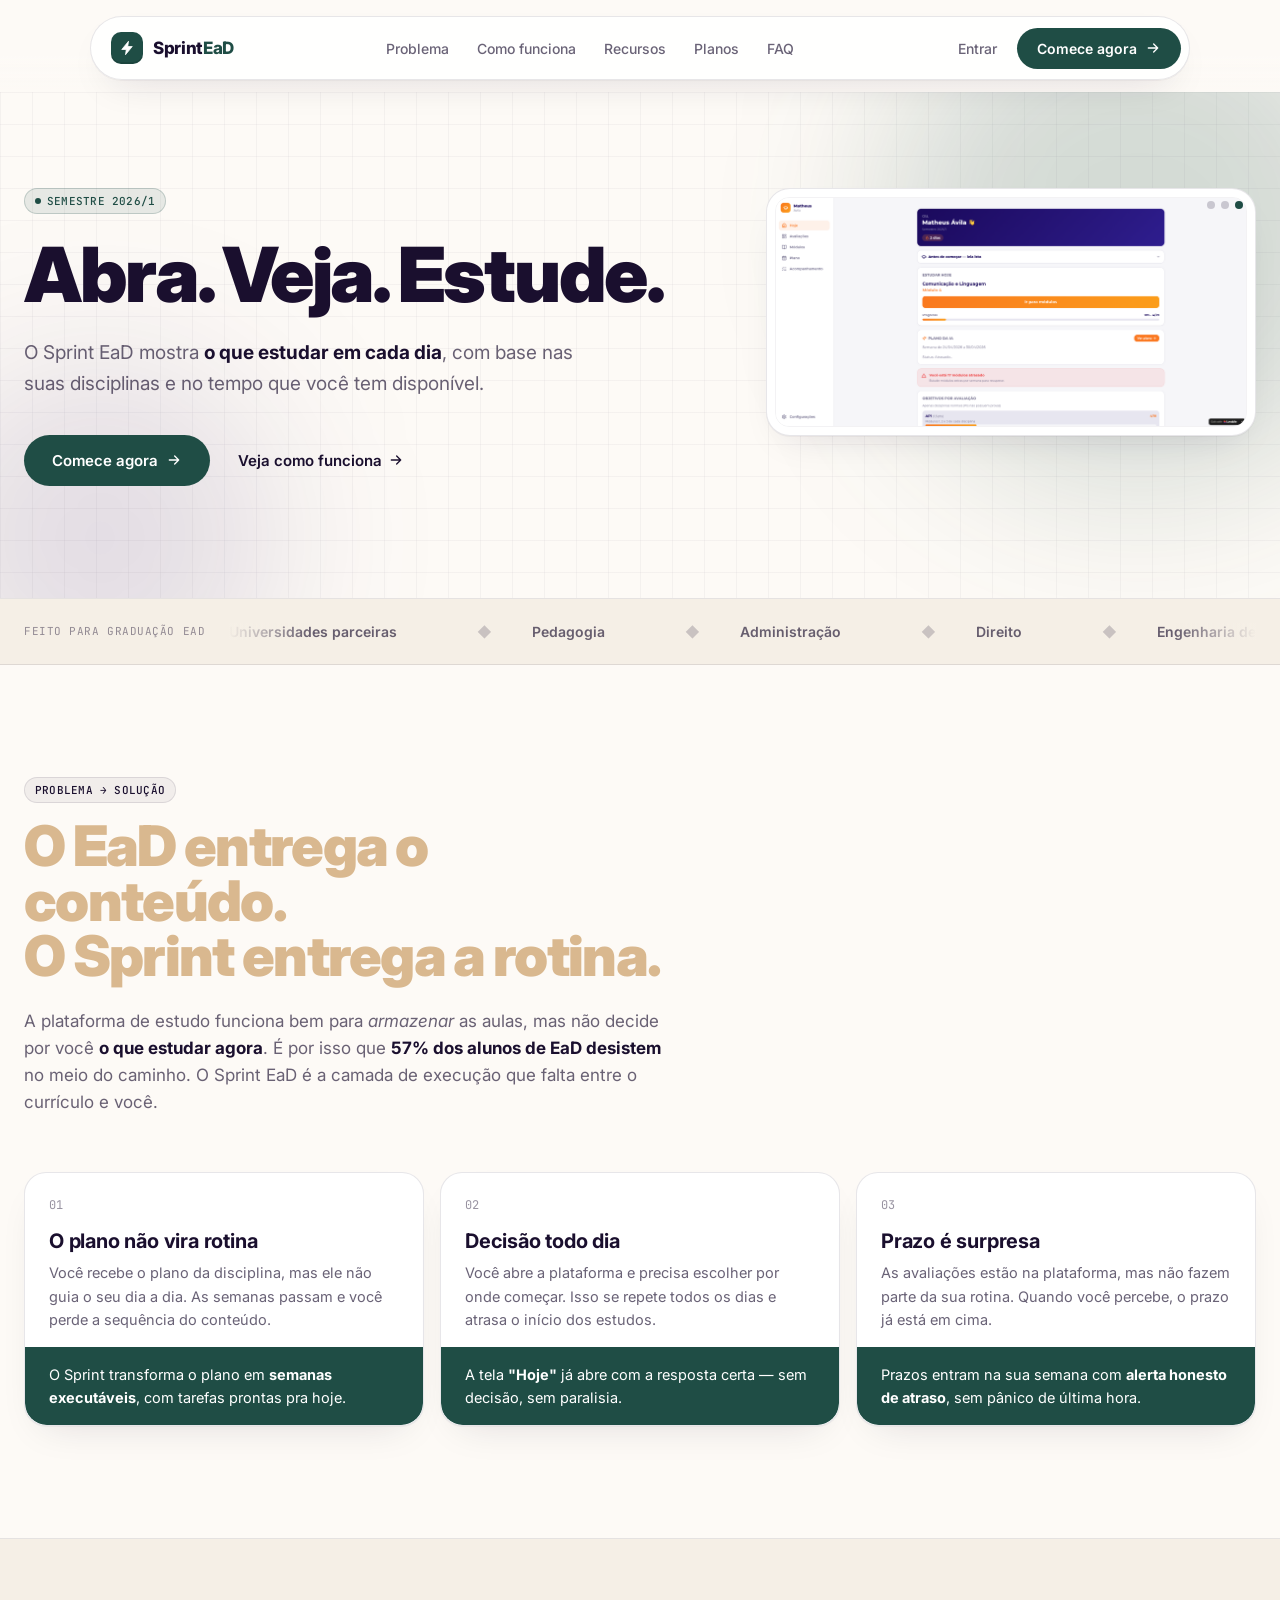
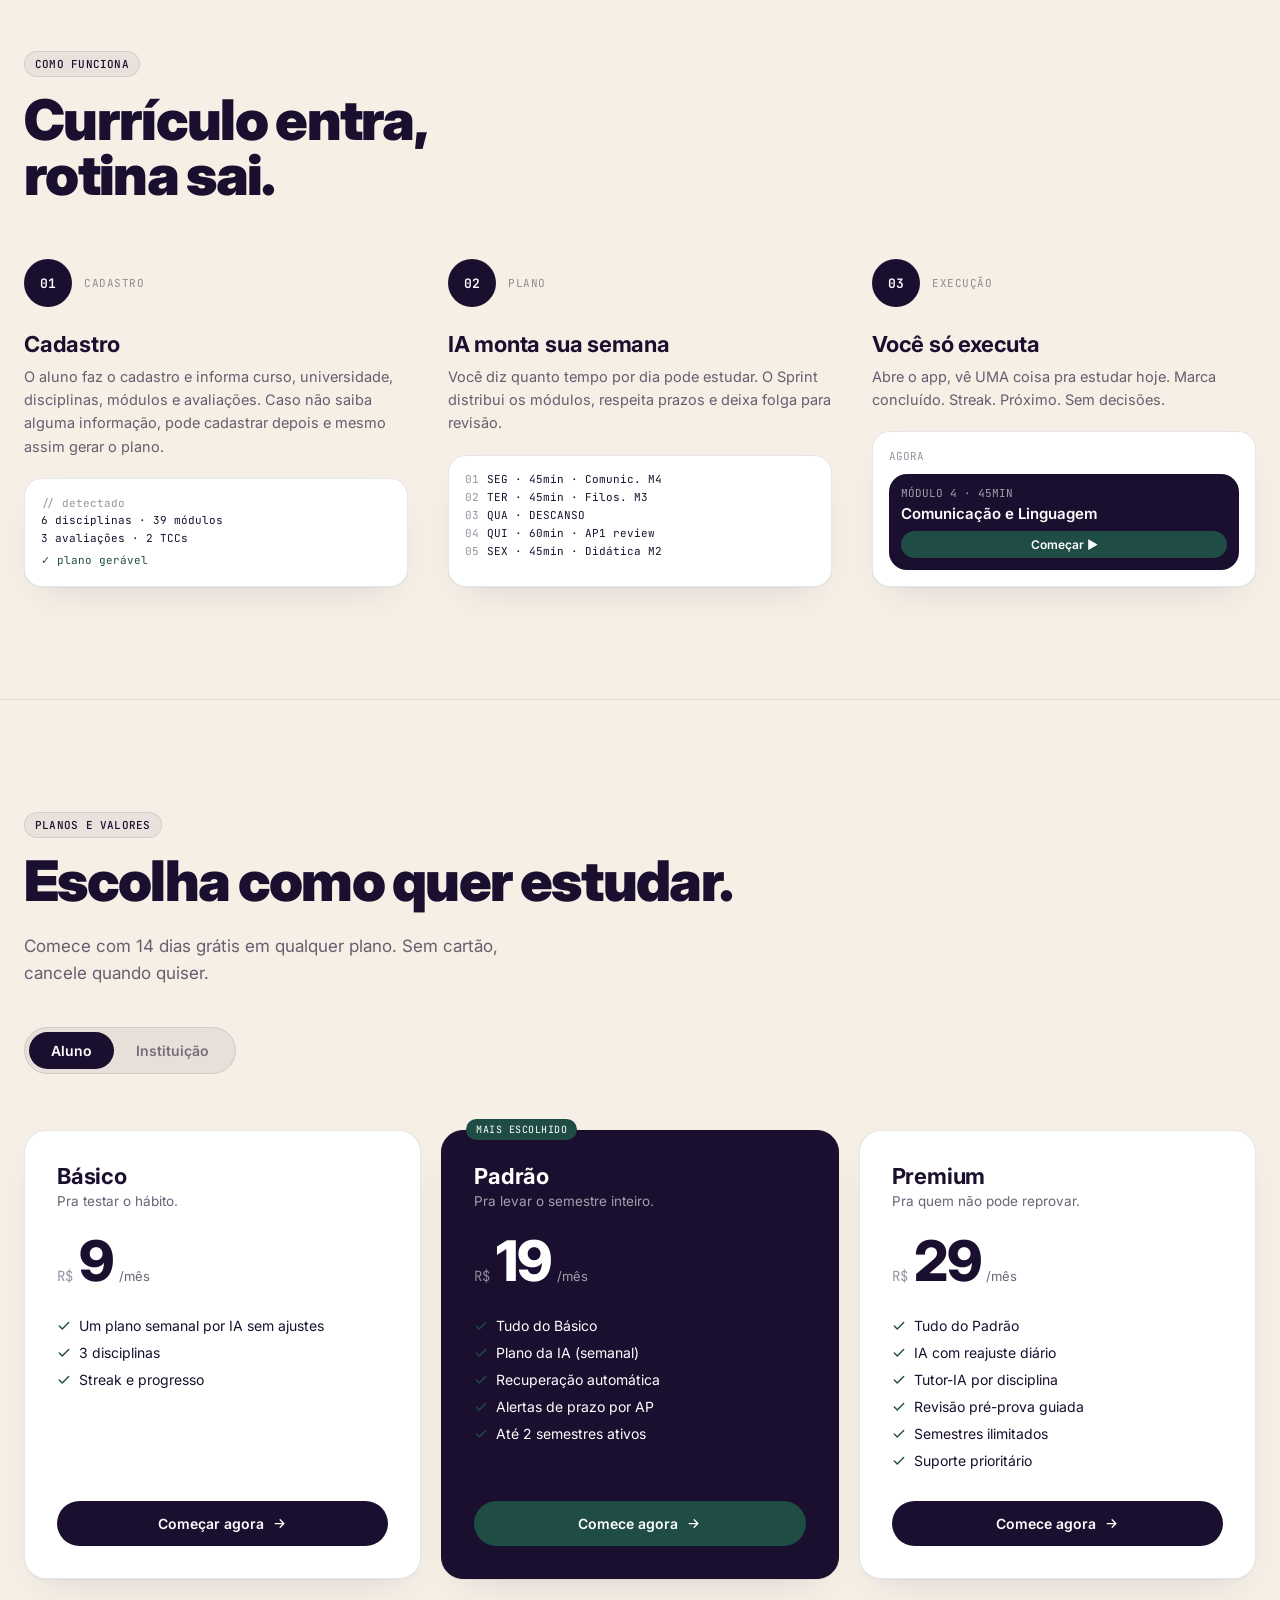
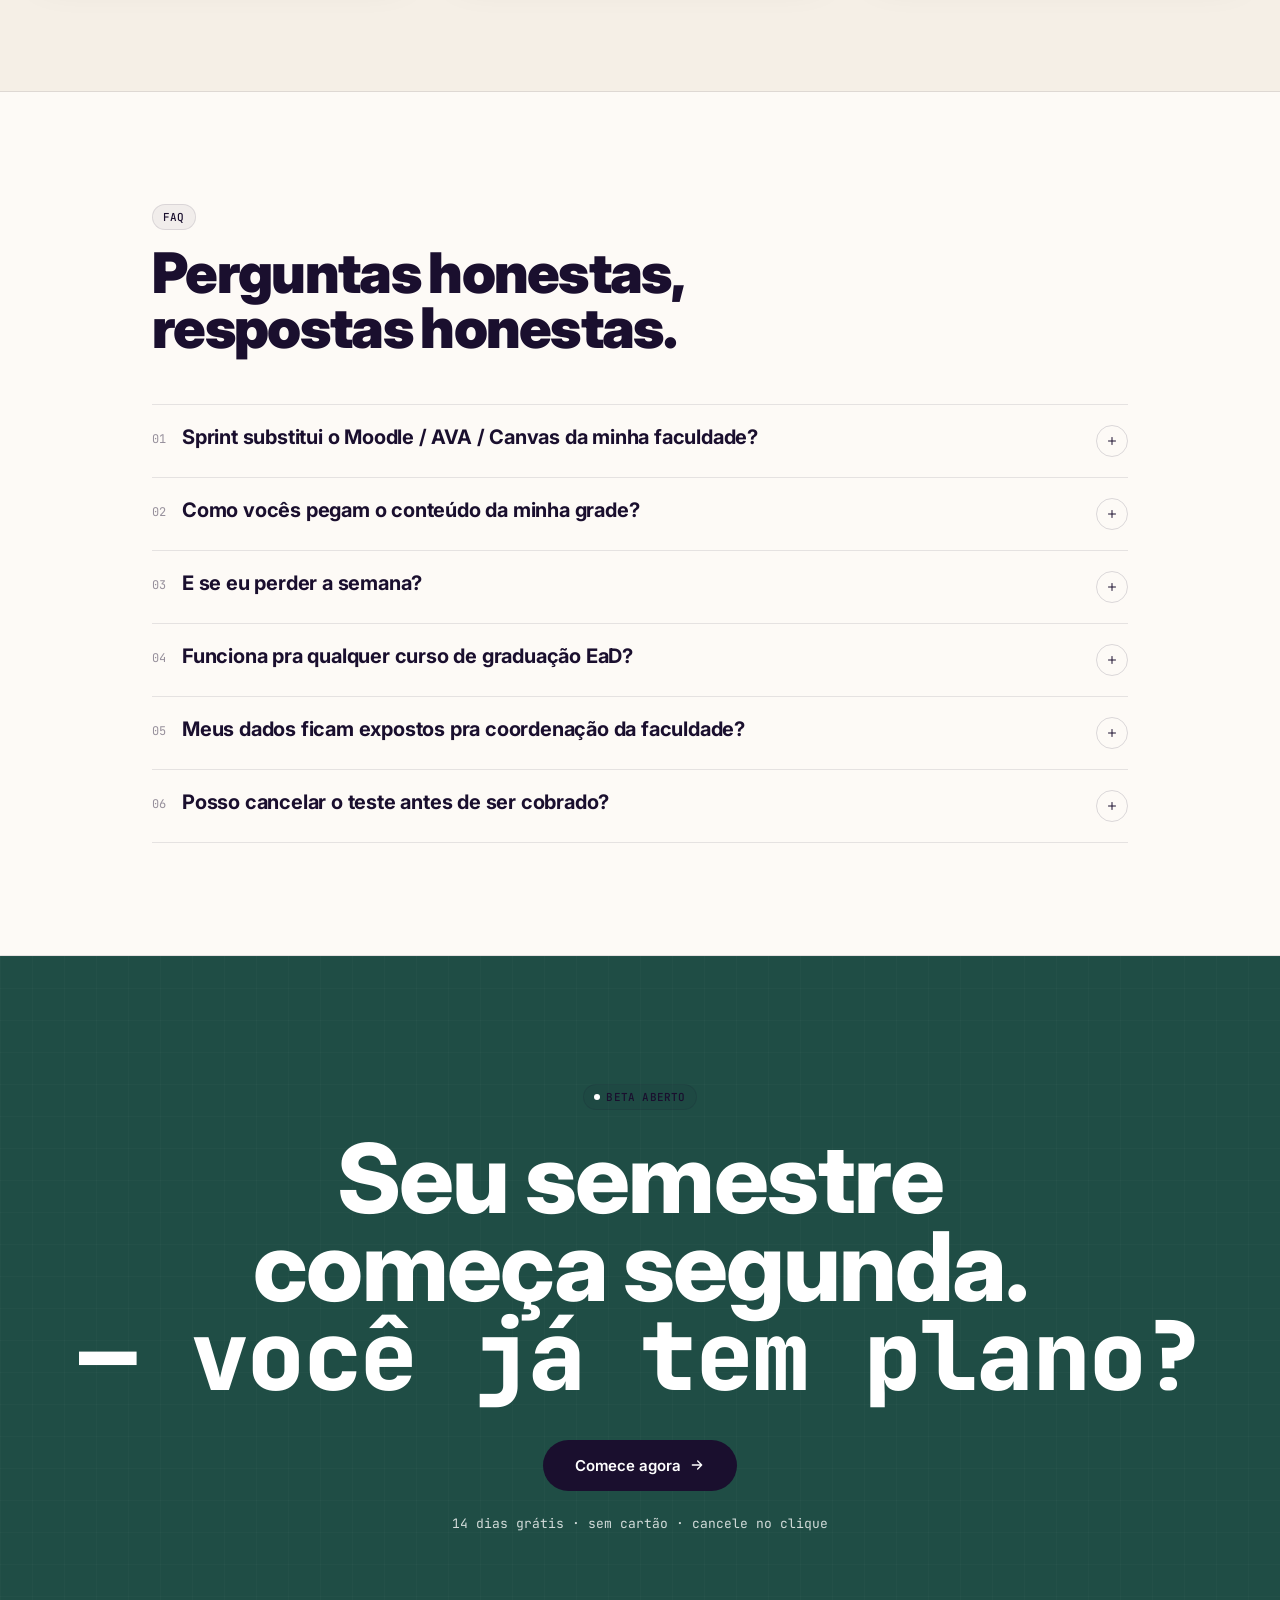
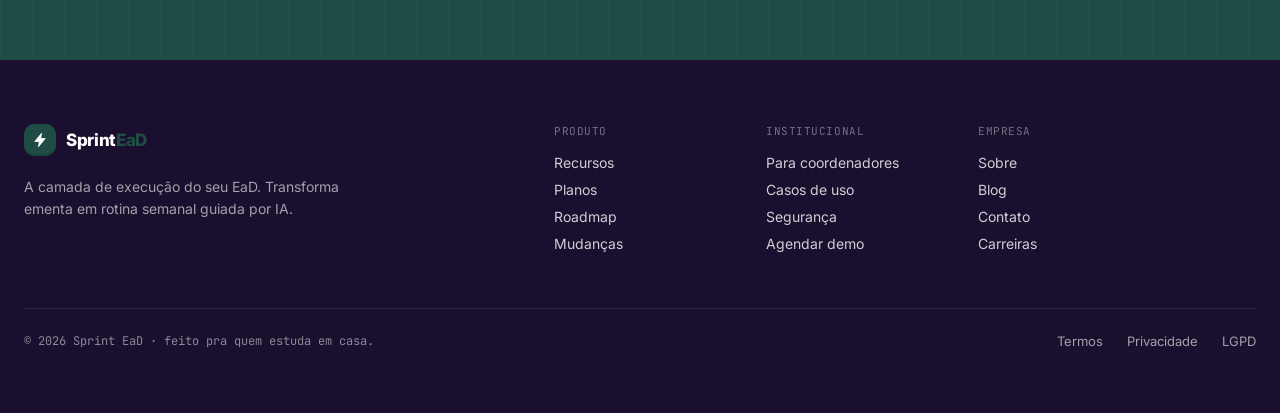
==== index.html @ 9c20eb5a "Remove IA/Foco floating chips from hero preview" ====
<!doctype html>
<html lang="pt-BR">
<head>
<meta charset="utf-8" />
<meta name="viewport" content="width=device-width, initial-scale=1" />
<title>Sprint EaD — Pare de se perder. Comece a executar.</title>
<meta name="description" content="O Sprint EaD transforma a grade curricular do seu curso em uma rotina estruturada de estudo, guiada por IA. Comece um teste grátis de 14 dias." />

<link rel="icon" href="data:image/svg+xml,%3Csvg xmlns='http://www.w3.org/2000/svg' viewBox='0 0 32 32'%3E%3Crect width='32' height='32' rx='9' fill='%23ff6a1f'/%3E%3Cpath d='M18 5 8 17h7l-1.5 10L24 15h-7l1-10z' fill='%23fff'/%3E%3C/svg%3E" />

<link rel="preconnect" href="https://fonts.googleapis.com">
<link rel="preconnect" href="https://fonts.gstatic.com" crossorigin>
<link href="https://fonts.googleapis.com/css2?family=Inter:wght@400;500;600;700;800;900&family=JetBrains+Mono:wght@400;500;600&display=swap" rel="stylesheet">

<link rel="stylesheet" href="css/style.css">
</head>
<body>

<header class="navbar">
  <div class="navbar__inner">
    <a href="#topo" class="logo" aria-label="Sprint EaD — início">
      <span class="logo-mark">
        <svg width="18" height="18" viewBox="0 0 24 24" fill="none"><path d="M14 3 5 14h6l-1 7 9-11h-6l1-7z" fill="#fff" stroke="#fff" stroke-width="1" stroke-linejoin="round" /></svg>
      </span>
      <span class="logo-word">Sprint<span class="text-orange">EaD</span></span>
    </a>
    <nav class="navbar__links">
      <a href="#problema">Problema</a>
      <a href="#como-funciona">Como funciona</a>
      <a href="#recursos">Recursos</a>
      <a href="#precos">Planos</a>
      <a href="#faq">FAQ</a>
    </nav>
    <div class="navbar__actions">
      <a class="navbar__login" href="https://app.sprintead.com.br">Entrar</a>
      <button type="button" class="btn btn--primary" data-open-signup>
        <span>Comece agora</span>
        <svg width="16" height="16" viewBox="0 0 24 24" fill="none"><path d="M5 12h14M13 6l6 6-6 6" stroke="currentColor" stroke-width="2" stroke-linecap="round" stroke-linejoin="round" /></svg>
      </button>
    </div>
  </div>
</header>

<main>

  <!-- HERO -->
  <section class="hero" id="topo">
    <div class="grid-paper hero__paper" aria-hidden="true"></div>
    <div class="hero-orb hero-orb--a" aria-hidden="true"></div>
    <div class="hero-orb hero-orb--b" aria-hidden="true"></div>

    <div class="hero__inner">
      <div class="grid-12 hero__grid">
        <div class="col-7 hero__copy">
          <div class="hero__tags">
            <span class="tag tag--orange"><span class="pulse-dot"></span>Semestre 2026/1</span>
          </div>

          <h1 class="hero__title">Abra. Veja. Estude.</h1>

          <p class="hero__lead">O Sprint EaD mostra <b>o que estudar em cada dia</b>, com base nas suas disciplinas e no tempo que você tem disponível.</p>

          <div class="hero__cta">
            <button type="button" class="btn btn--primary btn--lg" data-open-signup>
              <span>Comece agora</span>
              <svg width="16" height="16" viewBox="0 0 24 24" fill="none"><path d="M5 12h14M13 6l6 6-6 6" stroke="currentColor" stroke-width="2" stroke-linecap="round" stroke-linejoin="round" /></svg>
            </button>
            <a href="#como-funciona" class="hero__secondary-link">
              Veja como funciona
              <svg width="16" height="16" viewBox="0 0 24 24" fill="none"><path d="M5 12h14M13 6l6 6-6 6" stroke="currentColor" stroke-width="2" stroke-linecap="round" stroke-linejoin="round" /></svg>
            </a>
          </div>

        </div>

        <div class="col-5 hero__preview-col">
          <div class="preview">
            <div class="preview-frame">
              <div class="preview-frame__inner">
                <img src="assets/dashboard.png" alt="Dashboard do Sprint EaD" />
              </div>
              <div class="preview-frame__dots">
                <span></span><span></span><span class="is-orange"></span>
              </div>
            </div>
          </div>
        </div>
      </div>
    </div>
  </section>

  <!-- TRUST STRIP -->
  <section class="trust">
    <div class="trust__inner">
      <div class="trust__label">Feito para graduação EaD</div>
      <div class="marquee">
        <div class="marquee__track">
          <span class="marquee__group">
            <span class="marquee__item">Universidades parceiras</span><span class="marquee__dot">◆</span>
            <span class="marquee__item">Pedagogia</span><span class="marquee__dot">◆</span>
            <span class="marquee__item">Administração</span><span class="marquee__dot">◆</span>
            <span class="marquee__item">Direito</span><span class="marquee__dot">◆</span>
            <span class="marquee__item">Engenharia de Produção</span><span class="marquee__dot">◆</span>
            <span class="marquee__item">Ciências Contábeis</span><span class="marquee__dot">◆</span>
            <span class="marquee__item">Psicologia</span><span class="marquee__dot">◆</span>
            <span class="marquee__item">Sistemas de Informação</span><span class="marquee__dot">◆</span>
          </span>
          <span class="marquee__group" aria-hidden="true">
            <span class="marquee__item">Universidades parceiras</span><span class="marquee__dot">◆</span>
            <span class="marquee__item">Pedagogia</span><span class="marquee__dot">◆</span>
            <span class="marquee__item">Administração</span><span class="marquee__dot">◆</span>
            <span class="marquee__item">Direito</span><span class="marquee__dot">◆</span>
            <span class="marquee__item">Engenharia de Produção</span><span class="marquee__dot">◆</span>
            <span class="marquee__item">Ciências Contábeis</span><span class="marquee__dot">◆</span>
            <span class="marquee__item">Psicologia</span><span class="marquee__dot">◆</span>
            <span class="marquee__item">Sistemas de Informação</span><span class="marquee__dot">◆</span>
          </span>
        </div>
        <div class="marquee__fade marquee__fade--left"></div>
        <div class="marquee__fade marquee__fade--right"></div>
      </div>
    </div>
  </section>

  <!-- PROBLEMA + O QUE VOCÊ GANHA -->
  <section class="problem" id="problema">
    <div class="problem__inner">
      <div class="problem__intro problem__intro--full">
        <span class="tag tag--dark">Problema → Solução</span>
        <h2 class="problem__title">O EaD entrega o conteúdo.<br />O Sprint entrega a rotina.</h2>
        <p class="problem__lead problem__lead--full">A plataforma de estudo funciona bem para <i>armazenar</i> as aulas, mas não decide por você <b>o que estudar agora</b>. É por isso que <b>57% dos alunos de EaD desistem</b> no meio do caminho. O Sprint EaD é a camada de execução que falta entre o currículo e você.</p>
      </div>

      <div class="problem__cards" id="recursos">
        <article class="pain-card pain-card--paired">
          <div class="pain-card__head">
            <span class="pain-card__num">01</span>
          </div>
          <h3 class="pain-card__title">O plano não vira rotina</h3>
          <p class="pain-card__body">Você recebe o plano da disciplina, mas ele não guia o seu dia a dia. As semanas passam e você perde a sequência do conteúdo.</p>
          <div class="pain-card__divider" aria-hidden="true"></div>
          <p class="pain-card__resolve"><span>O Sprint transforma o plano em <b>semanas executáveis</b>, com tarefas prontas pra hoje.</span></p>
        </article>

        <article class="pain-card pain-card--paired">
          <div class="pain-card__head">
            <span class="pain-card__num">02</span>
          </div>
          <h3 class="pain-card__title">Decisão todo dia</h3>
          <p class="pain-card__body">Você abre a plataforma e precisa escolher por onde começar. Isso se repete todos os dias e atrasa o início dos estudos.</p>
          <div class="pain-card__divider" aria-hidden="true"></div>
          <p class="pain-card__resolve"><span>A tela <b>"Hoje"</b> já abre com a resposta certa — sem decisão, sem paralisia.</span></p>
        </article>

        <article class="pain-card pain-card--paired">
          <div class="pain-card__head">
            <span class="pain-card__num">03</span>
          </div>
          <h3 class="pain-card__title">Prazo é surpresa</h3>
          <p class="pain-card__body">As avaliações estão na plataforma, mas não fazem parte da sua rotina. Quando você percebe, o prazo já está em cima.</p>
          <div class="pain-card__divider" aria-hidden="true"></div>
          <p class="pain-card__resolve"><span>Prazos entram na sua semana com <b>alerta honesto de atraso</b>, sem pânico de última hora.</span></p>
        </article>
      </div>
    </div>
  </section>

  <!-- COMO FUNCIONA -->
  <section class="how" id="como-funciona">
    <div class="how__inner">
      <div class="how__head">
        <span class="tag tag--dark">Como funciona</span>
        <h2 class="how__title">Currículo entra,<br />rotina sai.</h2>
      </div>

      <div class="how__timeline">
        <div class="how__rule" aria-hidden="true"></div>
        <div class="grid-12 how__steps">
          <div class="col-4 how-step">
            <div class="how-step__head">
              <span class="how-step__circle">01</span>
              <span class="how-step__label">Cadastro</span>
            </div>
            <h3 class="how-step__title">Cadastro</h3>
            <p class="how-step__body">O aluno faz o cadastro e informa curso, universidade, disciplinas, módulos e avaliações. Caso não saiba alguma informação, pode cadastrar depois e mesmo assim gerar o plano.</p>
            <div class="how-step__sample">
              <div class="mono-line is-mute">// detectado</div>
              <div class="mono-line">6 disciplinas · 39 módulos</div>
              <div class="mono-line">3 avaliações · 2 TCCs</div>
              <div class="mono-line is-orange">✓ plano gerável</div>
            </div>
          </div>

          <div class="col-4 how-step">
            <div class="how-step__head">
              <span class="how-step__circle">02</span>
              <span class="how-step__label">Plano</span>
            </div>
            <h3 class="how-step__title">IA monta sua semana</h3>
            <p class="how-step__body">Você diz quanto tempo por dia pode estudar. O Sprint distribui os módulos, respeita prazos e deixa folga para revisão.</p>
            <div class="how-step__sample how-step__sample--plan">
              <div class="plan-row"><span class="is-mute">01</span><span>SEG · 45min · Comunic. M4</span></div>
              <div class="plan-row"><span class="is-mute">02</span><span>TER · 45min · Filos. M3</span></div>
              <div class="plan-row"><span class="is-mute">03</span><span>QUA · DESCANSO</span></div>
              <div class="plan-row"><span class="is-mute">04</span><span>QUI · 60min · AP1 review</span></div>
              <div class="plan-row"><span class="is-mute">05</span><span>SEX · 45min · Didática M2</span></div>
            </div>
          </div>

          <div class="col-4 how-step">
            <div class="how-step__head">
              <span class="how-step__circle">03</span>
              <span class="how-step__label">Execução</span>
            </div>
            <h3 class="how-step__title">Você só executa</h3>
            <p class="how-step__body">Abre o app, vê UMA coisa pra estudar hoje. Marca concluído. Streak. Próximo. Sem decisões.</p>
            <div class="how-step__sample">
              <div class="mono-line is-mute" style="margin-bottom:8px">AGORA</div>
              <div class="now-card">
                <div class="now-card__meta">MÓDULO 4 · 45MIN</div>
                <div class="now-card__title">Comunicação e Linguagem</div>
                <div class="now-card__btn">Começar ▶</div>
              </div>
            </div>
          </div>
        </div>
      </div>
    </div>
  </section>

  <!-- PLANOS -->
  <section class="pricing" id="precos">
    <div class="pricing__inner">
      <div class="pricing__intro">
        <span class="tag tag--dark">Planos e valores</span>
        <h2 class="pricing__title">Escolha como quer estudar.</h2>
        <p class="pricing__lead">Comece com 14 dias grátis em qualquer plano. Sem cartão, cancele quando quiser.</p>
      </div>

      <div class="pricing__switch" role="tablist" aria-label="Tipo de plano">
        <button type="button" class="pricing__switch-btn is-active" data-pricing-target="student" role="tab" aria-selected="true">Aluno</button>
        <button type="button" class="pricing__switch-btn" data-pricing-target="institution" role="tab" aria-selected="false">Instituição</button>
      </div>

      <div class="pricing__grid" data-pricing-panel="student">
        <article class="price-card">
          <h3 class="price-card__name">Básico</h3>
          <p class="price-card__pitch">Pra testar o hábito.</p>
          <div class="price-card__price"><span class="price-card__currency">R$</span><span class="price-card__amount">9</span><span class="price-card__period">/mês</span></div>
          <ul class="price-card__features">
            <li><span class="check-bullet check-bullet--orange"><svg width="14" height="14" viewBox="0 0 24 24" fill="none"><path d="M4 12l5 5L20 6" stroke="currentColor" stroke-width="2.4" stroke-linecap="round" stroke-linejoin="round" /></svg></span>Um plano semanal por IA sem ajustes</li>
            <li><span class="check-bullet check-bullet--orange"><svg width="14" height="14" viewBox="0 0 24 24" fill="none"><path d="M4 12l5 5L20 6" stroke="currentColor" stroke-width="2.4" stroke-linecap="round" stroke-linejoin="round" /></svg></span>3 disciplinas</li>
            <li><span class="check-bullet check-bullet--orange"><svg width="14" height="14" viewBox="0 0 24 24" fill="none"><path d="M4 12l5 5L20 6" stroke="currentColor" stroke-width="2.4" stroke-linecap="round" stroke-linejoin="round" /></svg></span>Streak e progresso</li>
          </ul>
          <button type="button" class="btn btn--block btn--dark" data-open-signup>Começar agora <svg width="15" height="15" viewBox="0 0 24 24" fill="none"><path d="M5 12h14M13 6l6 6-6 6" stroke="currentColor" stroke-width="2" stroke-linecap="round" stroke-linejoin="round" /></svg></button>
        </article>

        <article class="price-card price-card--highlight">
          <div class="price-card__badge">Mais escolhido</div>
          <h3 class="price-card__name">Padrão</h3>
          <p class="price-card__pitch">Pra levar o semestre inteiro.</p>
          <div class="price-card__price"><span class="price-card__currency">R$</span><span class="price-card__amount">19</span><span class="price-card__period">/mês</span></div>
          <ul class="price-card__features">
            <li><span class="check-bullet check-bullet--orange"><svg width="14" height="14" viewBox="0 0 24 24" fill="none"><path d="M4 12l5 5L20 6" stroke="currentColor" stroke-width="2.4" stroke-linecap="round" stroke-linejoin="round" /></svg></span>Tudo do Básico</li>
            <li><span class="check-bullet check-bullet--orange"><svg width="14" height="14" viewBox="0 0 24 24" fill="none"><path d="M4 12l5 5L20 6" stroke="currentColor" stroke-width="2.4" stroke-linecap="round" stroke-linejoin="round" /></svg></span>Plano da IA (semanal)</li>
            <li><span class="check-bullet check-bullet--orange"><svg width="14" height="14" viewBox="0 0 24 24" fill="none"><path d="M4 12l5 5L20 6" stroke="currentColor" stroke-width="2.4" stroke-linecap="round" stroke-linejoin="round" /></svg></span>Recuperação automática</li>
            <li><span class="check-bullet check-bullet--orange"><svg width="14" height="14" viewBox="0 0 24 24" fill="none"><path d="M4 12l5 5L20 6" stroke="currentColor" stroke-width="2.4" stroke-linecap="round" stroke-linejoin="round" /></svg></span>Alertas de prazo por AP</li>
            <li><span class="check-bullet check-bullet--orange"><svg width="14" height="14" viewBox="0 0 24 24" fill="none"><path d="M4 12l5 5L20 6" stroke="currentColor" stroke-width="2.4" stroke-linecap="round" stroke-linejoin="round" /></svg></span>Até 2 semestres ativos</li>
          </ul>
          <button type="button" class="btn btn--block btn--primary" data-open-signup>Comece agora <svg width="15" height="15" viewBox="0 0 24 24" fill="none"><path d="M5 12h14M13 6l6 6-6 6" stroke="currentColor" stroke-width="2" stroke-linecap="round" stroke-linejoin="round" /></svg></button>
        </article>

        <article class="price-card">
          <h3 class="price-card__name">Premium</h3>
          <p class="price-card__pitch">Pra quem não pode reprovar.</p>
          <div class="price-card__price"><span class="price-card__currency">R$</span><span class="price-card__amount">29</span><span class="price-card__period">/mês</span></div>
          <ul class="price-card__features">
            <li><span class="check-bullet check-bullet--orange"><svg width="14" height="14" viewBox="0 0 24 24" fill="none"><path d="M4 12l5 5L20 6" stroke="currentColor" stroke-width="2.4" stroke-linecap="round" stroke-linejoin="round" /></svg></span>Tudo do Padrão</li>
            <li><span class="check-bullet check-bullet--orange"><svg width="14" height="14" viewBox="0 0 24 24" fill="none"><path d="M4 12l5 5L20 6" stroke="currentColor" stroke-width="2.4" stroke-linecap="round" stroke-linejoin="round" /></svg></span>IA com reajuste diário</li>
            <li><span class="check-bullet check-bullet--orange"><svg width="14" height="14" viewBox="0 0 24 24" fill="none"><path d="M4 12l5 5L20 6" stroke="currentColor" stroke-width="2.4" stroke-linecap="round" stroke-linejoin="round" /></svg></span>Tutor-IA por disciplina</li>
            <li><span class="check-bullet check-bullet--orange"><svg width="14" height="14" viewBox="0 0 24 24" fill="none"><path d="M4 12l5 5L20 6" stroke="currentColor" stroke-width="2.4" stroke-linecap="round" stroke-linejoin="round" /></svg></span>Revisão pré-prova guiada</li>
            <li><span class="check-bullet check-bullet--orange"><svg width="14" height="14" viewBox="0 0 24 24" fill="none"><path d="M4 12l5 5L20 6" stroke="currentColor" stroke-width="2.4" stroke-linecap="round" stroke-linejoin="round" /></svg></span>Semestres ilimitados</li>
            <li><span class="check-bullet check-bullet--orange"><svg width="14" height="14" viewBox="0 0 24 24" fill="none"><path d="M4 12l5 5L20 6" stroke="currentColor" stroke-width="2.4" stroke-linecap="round" stroke-linejoin="round" /></svg></span>Suporte prioritário</li>
          </ul>
          <button type="button" class="btn btn--block btn--dark" data-open-signup>Comece agora <svg width="15" height="15" viewBox="0 0 24 24" fill="none"><path d="M5 12h14M13 6l6 6-6 6" stroke="currentColor" stroke-width="2" stroke-linecap="round" stroke-linejoin="round" /></svg></button>
        </article>
      </div>

      <div class="pricing__grid pricing__grid--institution" data-pricing-panel="institution" hidden>
        <article class="price-card price-card--institution">
          <h3 class="price-card__name">Institucional</h3>
          <p class="price-card__pitch">Pra faculdades e centros de EaD que querem reduzir a evasão.</p>
          <div class="price-card__price"><span class="price-card__amount price-card__amount--text">Sob consulta</span></div>
          <ul class="price-card__features">
            <li><span class="check-bullet check-bullet--orange"><svg width="14" height="14" viewBox="0 0 24 24" fill="none"><path d="M4 12l5 5L20 6" stroke="currentColor" stroke-width="2.4" stroke-linecap="round" stroke-linejoin="round" /></svg></span>Painel de coordenação com visão de turmas</li>
            <li><span class="check-bullet check-bullet--orange"><svg width="14" height="14" viewBox="0 0 24 24" fill="none"><path d="M4 12l5 5L20 6" stroke="currentColor" stroke-width="2.4" stroke-linecap="round" stroke-linejoin="round" /></svg></span>Relatórios de engajamento e risco de evasão</li>
            <li><span class="check-bullet check-bullet--orange"><svg width="14" height="14" viewBox="0 0 24 24" fill="none"><path d="M4 12l5 5L20 6" stroke="currentColor" stroke-width="2.4" stroke-linecap="round" stroke-linejoin="round" /></svg></span>Provisionamento em massa de alunos</li>
            <li><span class="check-bullet check-bullet--orange"><svg width="14" height="14" viewBox="0 0 24 24" fill="none"><path d="M4 12l5 5L20 6" stroke="currentColor" stroke-width="2.4" stroke-linecap="round" stroke-linejoin="round" /></svg></span>Integração com o LMS da instituição</li>
            <li><span class="check-bullet check-bullet--orange"><svg width="14" height="14" viewBox="0 0 24 24" fill="none"><path d="M4 12l5 5L20 6" stroke="currentColor" stroke-width="2.4" stroke-linecap="round" stroke-linejoin="round" /></svg></span>Suporte e onboarding dedicados</li>
          </ul>
          <button type="button" class="btn btn--block btn--primary" data-open-signup>Falar com vendas <svg width="15" height="15" viewBox="0 0 24 24" fill="none"><path d="M5 12h14M13 6l6 6-6 6" stroke="currentColor" stroke-width="2" stroke-linecap="round" stroke-linejoin="round" /></svg></button>
        </article>
      </div>
    </div>
  </section>

  <!-- FAQ -->
  <section class="faq" id="faq">
    <div class="faq__inner">
      <div class="faq__head">
        <span class="tag tag--dark">FAQ</span>
        <h2 class="faq__title">Perguntas honestas,<br />respostas honestas.</h2>
      </div>

      <div class="faq__list">
        <details class="faq-item">
          <summary>
            <span class="faq-item__num">01</span>
            <h3 class="faq-item__q">Sprint substitui o Moodle / AVA / Canvas da minha faculdade?</h3>
            <span class="faq-item__chev" aria-hidden="true"><svg width="12" height="12" viewBox="0 0 24 24" fill="none"><path d="M12 5v14M5 12h14" stroke="currentColor" stroke-width="2" stroke-linecap="round" /></svg></span>
          </summary>
          <p class="faq-item__a">Não. Sprint EaD é a camada de execução que organiza o que o LMS já contém. Você continua entregando atividades, assistindo aulas e fazendo prova no ambiente da sua instituição — o Sprint só te diz o que fazer, quando, e mantém o ritmo.</p>
        </details>
        <details class="faq-item">
          <summary>
            <span class="faq-item__num">02</span>
            <h3 class="faq-item__q">Como vocês pegam o conteúdo da minha grade?</h3>
            <span class="faq-item__chev" aria-hidden="true"><svg width="12" height="12" viewBox="0 0 24 24" fill="none"><path d="M12 5v14M5 12h14" stroke="currentColor" stroke-width="2" stroke-linecap="round" /></svg></span>
          </summary>
          <p class="faq-item__a">Você cola o PDF das ementas (ou tira print). A IA extrai módulos, avaliações, pesos e datas. Leva uns 15 a 20 minutos na primeira vez e depois é automático a cada semestre.</p>
        </details>
        <details class="faq-item">
          <summary>
            <span class="faq-item__num">03</span>
            <h3 class="faq-item__q">E se eu perder a semana?</h3>
            <span class="faq-item__chev" aria-hidden="true"><svg width="12" height="12" viewBox="0 0 24 24" fill="none"><path d="M12 5v14M5 12h14" stroke="currentColor" stroke-width="2" stroke-linecap="round" /></svg></span>
          </summary>
          <p class="faq-item__a">A IA reorganiza o plano na segunda de manhã, redistribuindo o atraso sem te sobrecarregar. Você não começa do zero nem "fica devendo" pra sempre — ela só recalcula.</p>
        </details>
        <details class="faq-item">
          <summary>
            <span class="faq-item__num">04</span>
            <h3 class="faq-item__q">Funciona pra qualquer curso de graduação EaD?</h3>
            <span class="faq-item__chev" aria-hidden="true"><svg width="12" height="12" viewBox="0 0 24 24" fill="none"><path d="M12 5v14M5 12h14" stroke="currentColor" stroke-width="2" stroke-linecap="round" /></svg></span>
          </summary>
          <p class="faq-item__a">Sim. Qualquer graduação com módulos, avaliações e prazos definidos. Já rodou em Pedagogia, Administração, Direito, Engenharia de Produção e Psicologia no beta.</p>
        </details>
        <details class="faq-item">
          <summary>
            <span class="faq-item__num">05</span>
            <h3 class="faq-item__q">Meus dados ficam expostos pra coordenação da faculdade?</h3>
            <span class="faq-item__chev" aria-hidden="true"><svg width="12" height="12" viewBox="0 0 24 24" fill="none"><path d="M12 5v14M5 12h14" stroke="currentColor" stroke-width="2" stroke-linecap="round" /></svg></span>
          </summary>
          <p class="faq-item__a">Só se você estudar por uma conta institucional (plano B2B contratado pela sua instituição). Contas pessoais são privadas — nem a coordenação nem ninguém além de você enxerga nada.</p>
        </details>
        <details class="faq-item">
          <summary>
            <span class="faq-item__num">06</span>
            <h3 class="faq-item__q">Posso cancelar o teste antes de ser cobrado?</h3>
            <span class="faq-item__chev" aria-hidden="true"><svg width="12" height="12" viewBox="0 0 24 24" fill="none"><path d="M12 5v14M5 12h14" stroke="currentColor" stroke-width="2" stroke-linecap="round" /></svg></span>
          </summary>
          <p class="faq-item__a">Pode, a qualquer momento, sem ligar pra ninguém. Não pedimos cartão pros 14 dias grátis, então não tem nem o que cancelar — a assinatura só começa se você optar.</p>
        </details>
      </div>
    </div>
  </section>

  <!-- CTA FINAL -->
  <section class="final-cta">
    <div class="grid-paper grid-paper--dark final-cta__paper" aria-hidden="true"></div>
    <div class="final-cta__inner">
      <span class="tag tag--dark final-cta__tag"><span class="pulse-dot pulse-dot--white"></span>Beta aberto</span>
      <h2 class="final-cta__title">Seu semestre<br />começa segunda.<br /><span class="final-cta__mono">— você já tem plano?</span></h2>
      <div class="final-cta__actions">
        <button type="button" class="btn btn--ink" data-open-signup>
          Comece agora
          <svg width="16" height="16" viewBox="0 0 24 24" fill="none"><path d="M5 12h14M13 6l6 6-6 6" stroke="currentColor" stroke-width="2" stroke-linecap="round" stroke-linejoin="round" /></svg>
        </button>
      </div>
      <p class="final-cta__fineprint">14 dias grátis · sem cartão · cancele no clique</p>
    </div>
  </section>

</main>

<footer class="site-footer">
  <div class="site-footer__inner">
    <div class="grid-12 footer__grid">
      <div class="col-5 footer__brand">
        <span class="logo">
          <span class="logo-mark">
            <svg width="18" height="18" viewBox="0 0 24 24" fill="none"><path d="M14 3 5 14h6l-1 7 9-11h-6l1-7z" fill="#fff" stroke="#fff" stroke-width="1" stroke-linejoin="round" /></svg>
          </span>
          <span class="logo-word logo-word--dark">Sprint<span class="text-orange">EaD</span></span>
        </span>
        <p class="footer__tagline">A camada de execução do seu EaD. Transforma ementa em rotina semanal guiada por IA.</p>
      </div>

      <div class="col-2 footer__col">
        <div class="footer__col-title">Produto</div>
        <ul>
          <li><a href="#">Recursos</a></li>
          <li><a href="#">Planos</a></li>
          <li><a href="#">Roadmap</a></li>
          <li><a href="#">Mudanças</a></li>
        </ul>
      </div>
      <div class="col-2 footer__col">
        <div class="footer__col-title">Institucional</div>
        <ul>
          <li><a href="#">Para coordenadores</a></li>
          <li><a href="#">Casos de uso</a></li>
          <li><a href="#">Segurança</a></li>
          <li><a href="#">Agendar demo</a></li>
        </ul>
      </div>
      <div class="col-2 footer__col">
        <div class="footer__col-title">Empresa</div>
        <ul>
          <li><a href="#">Sobre</a></li>
          <li><a href="#">Blog</a></li>
          <li><a href="#">Contato</a></li>
          <li><a href="#">Carreiras</a></li>
        </ul>
      </div>
    </div>

    <div class="footer__bottom">
      <div class="footer__copy">© 2026 Sprint EaD · feito pra quem estuda em casa.</div>
      <div class="footer__legal">
        <a href="#">Termos</a>
        <a href="#">Privacidade</a>
        <a href="#">LGPD</a>
      </div>
    </div>
  </div>
</footer>

<!-- SIGNUP MODAL -->
<div class="signup-overlay" id="signupOverlay" hidden>
  <div class="signup-overlay__backdrop" data-close-signup></div>
  <div class="signup-modal" role="dialog" aria-modal="true" aria-labelledby="signupTitle">
    <div class="signup-modal__header">
      <div class="signup-modal__header-row">
        <div class="signup-modal__headline">
          <span class="logo-mark logo-mark--sm">
            <svg width="16" height="16" viewBox="0 0 24 24" fill="none"><path d="M14 3 5 14h6l-1 7 9-11h-6l1-7z" fill="#fff" stroke="#fff" stroke-width="1" stroke-linejoin="round" /></svg>
          </span>
          <span id="signupTitle">Criar conta gratuita</span>
        </div>
        <button type="button" class="signup-modal__close" data-close-signup aria-label="Fechar">
          <svg width="16" height="16" viewBox="0 0 24 24" fill="none"><path d="M6 6l12 12M18 6L6 18" stroke="currentColor" stroke-width="2" stroke-linecap="round" /></svg>
        </button>
      </div>

      <div class="signup-stepper" id="signupStepper">
        <div class="signup-step" data-step-indicator="0">
          <span class="signup-step__circle">1</span><span class="signup-step__label">Conta</span>
        </div>
        <div class="signup-step__line"></div>
        <div class="signup-step" data-step-indicator="1">
          <span class="signup-step__circle">2</span><span class="signup-step__label">Curso</span>
        </div>
        <div class="signup-step__line"></div>
        <div class="signup-step" data-step-indicator="2">
          <span class="signup-step__circle">3</span><span class="signup-step__label">Disciplinas</span>
        </div>
        <div class="signup-step__line"></div>
        <div class="signup-step" data-step-indicator="3">
          <span class="signup-step__circle">4</span><span class="signup-step__label">Rotina</span>
        </div>
      </div>
    </div>

    <div class="signup-body" id="signupBody">

      <section class="signup-panel" data-panel="0">
        <div class="signup-panel__head">
          <h3>Vamos começar.</h3>
          <p>Crie sua conta. Leva menos de um minuto.</p>
        </div>
        <label class="su-field">
          <div class="su-field__label">Nome completo</div>
          <input type="text" id="suNome" placeholder="Maria Silva" autocomplete="name" />
        </label>
        <label class="su-field">
          <div class="su-field__label">E-mail</div>
          <input type="email" id="suEmail" placeholder="voce@email.com" autocomplete="email" />
        </label>
        <label class="su-field">
          <div class="su-field__label">Senha</div>
          <input type="password" id="suSenha" placeholder="••••••••" autocomplete="new-password" />
          <div class="su-field__hint">Mínimo de 6 caracteres.</div>
        </label>
      </section>

      <section class="signup-panel" data-panel="1" hidden>
        <div class="signup-panel__head">
          <h3>Sobre o seu curso.</h3>
          <p>Não sabe alguma informação? Pule e preencha depois.</p>
        </div>
        <label class="su-field">
          <div class="su-field__label">Universidade</div>
          <input type="text" id="suUniversidade" placeholder="Ex: UNINTER, Estácio, UNOPAR…" />
        </label>
        <label class="su-field">
          <div class="su-field__label">Curso</div>
          <input type="text" id="suCurso" placeholder="Ex: Pedagogia" />
        </label>
        <div class="su-field">
          <div class="su-field__label">Período atual</div>
          <div class="su-pills" id="suPeriodos">
            <button type="button" class="su-pill is-active" data-periodo="1º">1º</button>
            <button type="button" class="su-pill" data-periodo="2º">2º</button>
            <button type="button" class="su-pill" data-periodo="3º">3º</button>
            <button type="button" class="su-pill" data-periodo="4º">4º</button>
            <button type="button" class="su-pill" data-periodo="5º">5º</button>
            <button type="button" class="su-pill" data-periodo="6º+">6º+</button>
          </div>
        </div>
      </section>

      <section class="signup-panel" data-panel="2" hidden>
        <div class="signup-panel__head">
          <h3>Suas disciplinas.</h3>
          <p>Adicione as do semestre atual. Pode editar a qualquer momento.</p>
        </div>
        <div class="su-disciplinas" id="suDisciplinas"></div>
        <button type="button" class="su-add" id="suAddDisciplina">
          <svg width="16" height="16" viewBox="0 0 24 24" fill="none"><path d="M12 5v14M5 12h14" stroke="currentColor" stroke-width="2" stroke-linecap="round" /></svg>
          Adicionar disciplina
        </button>
      </section>

      <section class="signup-panel" data-panel="3" hidden>
        <div class="signup-panel__head">
          <h3>Sua rotina de estudo.</h3>
          <p>É com isso que a IA monta seu plano semanal.</p>
        </div>
        <div class="su-field">
          <div class="su-field__label">Dias disponíveis</div>
          <div class="su-days" id="suDias">
            <button type="button" class="su-day is-active" data-day="SEG">SEG</button>
            <button type="button" class="su-day is-active" data-day="TER">TER</button>
            <button type="button" class="su-day" data-day="QUA">QUA</button>
            <button type="button" class="su-day is-active" data-day="QUI">QUI</button>
            <button type="button" class="su-day is-active" data-day="SEX">SEX</button>
            <button type="button" class="su-day" data-day="SAB">SAB</button>
            <button type="button" class="su-day" data-day="DOM">DOM</button>
          </div>
        </div>
        <div class="su-field">
          <div class="su-field__label">Horas por dia · <span id="suHorasLabel">1.5</span>h</div>
          <input type="range" id="suHoras" min="0.5" max="6" step="0.5" value="1.5" />
          <div class="su-range-ends"><span>30min</span><span>6h</span></div>
        </div>
        <div class="su-summary">
          <span class="su-summary__icon">
            <svg width="18" height="18" viewBox="0 0 24 24" fill="none"><path d="M12 3l2.5 6.5L21 12l-6.5 2.5L12 21l-2.5-6.5L3 12l6.5-2.5L12 3z" fill="currentColor" /></svg>
          </span>
          <span><b id="suDiasAtivos">4 dias</b> × <span id="suHorasInline">1.5</span>h = <b id="suTotalHoras">6.0h/semana</b> de estudo planejado.</span>
        </div>
      </section>

      <section class="signup-panel signup-done" data-panel="done" hidden>
        <div class="signup-done__icon">
          <svg width="30" height="30" viewBox="0 0 24 24" fill="none"><path d="M4 12l5 5L20 6" stroke="#fff" stroke-width="2.4" stroke-linecap="round" stroke-linejoin="round" /></svg>
        </div>
        <h3>Conta criada!</h3>
        <p id="suDoneMsg">Seu teste de 14 dias começou. A IA já está montando seu primeiro plano semanal.</p>
        <div class="su-resumo">
          <div class="su-resumo__title">Resumo</div>
          <div class="su-resumo__row"><span>Curso</span><span id="suResumoCurso">—</span></div>
          <div class="su-resumo__row"><span>Disciplinas</span><span id="suResumoDisciplinas">definir depois</span></div>
          <div class="su-resumo__row"><span>Rotina</span><span id="suResumoRotina">6.0h/semana</span></div>
        </div>
        <button type="button" class="btn btn--block btn--ink" data-close-signup>
          Ir para meu painel
          <svg width="15" height="15" viewBox="0 0 24 24" fill="none"><path d="M5 12h14M13 6l6 6-6 6" stroke="currentColor" stroke-width="2" stroke-linecap="round" stroke-linejoin="round" /></svg>
        </button>
      </section>

    </div>

    <div class="signup-footer" id="signupFooter">
      <button type="button" class="signup-footer__back" id="suBack">← Voltar</button>
      <div class="signup-footer__right">
        <button type="button" class="signup-footer__skip" id="suSkip" hidden>Preencher depois</button>
        <button type="button" class="btn btn--primary" id="suNext">
          <span id="suNextLabel">Continuar</span>
          <svg width="15" height="15" viewBox="0 0 24 24" fill="none"><path d="M5 12h14M13 6l6 6-6 6" stroke="currentColor" stroke-width="2" stroke-linecap="round" stroke-linejoin="round" /></svg>
        </button>
      </div>
    </div>
  </div>
</div>

<script src="js/main.js"></script>
</body>
</html>
---- css/style.css ----
/* =========================================================
   Reset / base
   ========================================================= */
* { box-sizing: border-box; }
html { scroll-behavior: smooth; }
body {
  margin: 0;
  background: var(--bg);
  color: var(--ink);
  font-family: 'Inter', system-ui, sans-serif;
  -webkit-font-smoothing: antialiased;
  text-rendering: optimizeLegibility;
}
img { max-width: 100%; }
a { color: inherit; text-decoration: none; }
button { font-family: inherit; cursor: pointer; }
ul { margin: 0; padding: 0; list-style: none; }
h1, h2, h3, p { margin: 0; }
::selection { background: var(--orange); color: #fff; }

:root {
  --ink: #1a0f2e;
  --ink-rgb: 26, 15, 46;
  --bg: #fdfaf6;
  --bg-2: #f5efe6;
  --bg-2-rgb: 245, 239, 230;
  --orange: #1f4d45;
  --orange-rgb: 31, 77, 69;
  --orange-deep: #14352f;
  --purple-deep: #1c3b35;
  --line: rgba(26, 15, 46, 0.10);
  --blue: #d9b88f;
}

.text-ink { color: var(--ink); }
.text-ink-soft { color: rgba(var(--ink-rgb), 0.65); }
.text-ink-mute { color: rgba(var(--ink-rgb), 0.45); }
.text-orange { color: var(--orange); }
.font-mono { font-family: 'JetBrains Mono', ui-monospace, monospace; }

/* =========================================================
   Layout helpers
   ========================================================= */
.wrap {
  max-width: 1280px;
  margin: 0 auto;
  padding: 0 24px;
}

.grid-12 {
  display: grid;
  grid-template-columns: repeat(12, 1fr);
  gap: 40px;
}
@media (max-width: 767px) {
  .grid-12 { grid-template-columns: 1fr; gap: 24px; }
}
@media (min-width: 768px) {
  .col-2 { grid-column: span 2; }
  .col-4 { grid-column: span 4; }
  .col-5 { grid-column: span 5; }
  .col-7 { grid-column: span 7; }
}

/* grid paper background */
.grid-paper {
  position: absolute;
  inset: 0;
  pointer-events: none;
  opacity: 0.7;
  background-image:
    linear-gradient(to right, rgba(var(--ink-rgb), 0.05) 1px, transparent 1px),
    linear-gradient(to bottom, rgba(var(--ink-rgb), 0.05) 1px, transparent 1px);
  background-size: 32px 32px;
}
.grid-paper--dark {
  opacity: 0.6;
  background-image:
    linear-gradient(to right, rgba(255, 255, 255, 0.05) 1px, transparent 1px),
    linear-gradient(to bottom, rgba(255, 255, 255, 0.05) 1px, transparent 1px);
}

.hero-orb {
  position: absolute;
  border-radius: 50%;
  filter: blur(80px);
  pointer-events: none;
}

.card-elev {
  box-shadow: 0 1px 0 rgba(var(--ink-rgb), 0.04), 0 16px 40px -20px rgba(var(--ink-rgb), 0.15);
}

.dotted-rule {
  background-image: radial-gradient(circle, rgba(var(--ink-rgb), 0.25) 1px, transparent 1px);
  background-size: 8px 1px;
  background-repeat: repeat-x;
  background-position: left center;
  height: 1px;
}

@keyframes softPulse {
  0%, 100% { opacity: 1; transform: scale(1); }
  50% { opacity: 0.4; transform: scale(0.92); }
}
.pulse-dot {
  display: inline-block;
  width: 6px;
  height: 6px;
  border-radius: 999px;
  background: var(--orange);
  animation: softPulse 1.8s ease-in-out infinite;
}
.pulse-dot--white { background: #fff; }

.btn-shadow { box-shadow: 0 1px 0 rgba(0, 0, 0, 0.05), 0 8px 24px -8px rgba(var(--orange-rgb), 0.5); }
.btn-shadow:hover { box-shadow: 0 1px 0 rgba(0, 0, 0, 0.05), 0 12px 32px -8px rgba(var(--orange-rgb), 0.7); }

.tag {
  display: inline-flex;
  align-items: center;
  gap: 6px;
  padding: 5px 10px;
  border-radius: 999px;
  font-family: 'JetBrains Mono', monospace;
  font-size: 11px;
  font-weight: 500;
  letter-spacing: 0.02em;
  text-transform: uppercase;
  white-space: nowrap;
  border: 1px solid var(--line);
  background: rgba(255, 255, 255, 0.7);
  color: var(--ink);
}
.tag--orange { background: rgba(var(--orange-rgb), 0.10); color: var(--orange); border-color: rgba(var(--orange-rgb), 0.20); }
.tag--dark { background: rgba(var(--ink-rgb), 0.05); color: var(--ink); border-color: rgba(var(--ink-rgb), 0.10); }

/* =========================================================
   Buttons
   ========================================================= */
.btn {
  display: inline-flex;
  align-items: center;
  gap: 8px;
  border: none;
  border-radius: 999px;
  font-weight: 600;
  font-size: 14px;
  padding: 12px 20px;
  transition: background-color 0.15s ease, box-shadow 0.15s ease, opacity 0.15s ease;
}
.btn--primary { background: var(--orange); color: #fff; }
.btn--primary:hover { background: var(--orange-deep); }
.btn--lg { padding: 16px 28px; font-size: 15px; }
.btn--dark { background: var(--ink); color: #fff; }
.btn--dark:hover { background: rgba(var(--ink-rgb), 0.9); }
.btn--ink { background: var(--ink); color: #fff; padding: 16px 32px; font-size: 15px; }
.btn--ink:hover { background: rgba(var(--ink-rgb), 0.9); }
.btn--block { width: 100%; justify-content: center; padding: 14px 20px; }

/* =========================================================
   Navbar
   ========================================================= */
.navbar {
  position: sticky;
  top: 0;
  z-index: 30;
  background: linear-gradient(to bottom, var(--bg) 60%, transparent);
  padding: 16px 24px 12px;
}
.navbar__inner {
  max-width: 1100px;
  margin: 0 auto;
  padding: 0 8px 0 20px;
  height: 64px;
  display: flex;
  align-items: center;
  justify-content: space-between;
  background: rgba(255, 255, 255, 0.85);
  backdrop-filter: blur(8px);
  border: 1px solid var(--line);
  border-radius: 999px;
  box-shadow: 0 1px 0 rgba(var(--ink-rgb), 0.04), 0 16px 40px -20px rgba(var(--ink-rgb), 0.18);
}
.logo { display: inline-flex; align-items: center; gap: 10px; }
.logo-mark {
  display: grid;
  place-items: center;
  width: 32px;
  height: 32px;
  border-radius: 10px;
  background: var(--orange);
  box-shadow: inset 0 -2px 0 rgba(0, 0, 0, 0.12);
}
.logo-mark--sm { width: 30px; height: 30px; border-radius: 9px; }
.logo-word { font-weight: 800; letter-spacing: -0.02em; font-size: 17px; color: var(--ink); }
.logo-word--dark { color: #fff; }
.navbar__links {
  display: none;
  align-items: center;
  gap: 28px;
  font-size: 14px;
  font-weight: 500;
  color: rgba(var(--ink-rgb), 0.65);
}
.navbar__links a:hover { color: var(--ink); }
@media (min-width: 768px) {
  .navbar__links { display: flex; }
}
.navbar__actions { display: flex; align-items: center; gap: 8px; }
.navbar__login {
  display: inline;
  font-size: 14px;
  font-weight: 500;
  color: rgba(var(--ink-rgb), 0.65);
  padding: 8px 12px;
}
.navbar__login:hover { color: var(--ink); }
.navbar__actions .btn--primary { display: none; }
@media (min-width: 640px) {
  .navbar__actions .btn--primary { display: inline-flex; }
}

/* =========================================================
   Hero
   ========================================================= */
.hero {
  position: relative;
  overflow: hidden;
  border-bottom: 1px solid var(--line);
}
.hero__paper { opacity: 0.7; }
.hero-orb--a { width: 520px; height: 520px; background: rgba(var(--orange-rgb), 0.18); top: -120px; right: -120px; }
.hero-orb--b { width: 360px; height: 360px; background: rgba(42, 18, 96, 0.12); bottom: -120px; left: -80px; }

.hero__inner {
  position: relative;
  max-width: 1280px;
  margin: 0 auto;
  padding: 64px 24px 80px;
}
@media (min-width: 768px) {
  .hero__inner { padding: 96px 24px 112px; }
}
.hero__grid { align-items: start; }
.hero__tags { display: flex; align-items: center; gap: 8px; margin-bottom: 24px; }

.hero__title {
  font-weight: 900;
  letter-spacing: -0.03em;
  font-size: 52px;
  line-height: 0.95;
  color: var(--ink);
}
@media (min-width: 768px) {
  .hero__title { font-size: 76px; }
}

.hero__lead {
  margin-top: 28px;
  font-size: 18px;
  line-height: 1.6;
  color: rgba(var(--ink-rgb), 0.65);
  max-width: 560px;
}
@media (min-width: 768px) {
  .hero__lead { font-size: 19px; }
}
.hero__lead b { color: var(--ink); }

.hero__cta { margin-top: 36px; display: flex; flex-wrap: wrap; align-items: center; gap: 8px 24px; }

.hero__secondary-link {
  display: inline-flex;
  align-items: center;
  gap: 6px;
  padding: 12px 4px;
  font-size: 15px;
  font-weight: 600;
  color: var(--ink);
}
.hero__secondary-link svg { transition: transform 0.15s ease; }
.hero__secondary-link:hover { color: var(--orange); }
.hero__secondary-link:hover svg { transform: translateX(3px); }

.hero__social {
  margin-top: 28px;
  display: flex;
  align-items: center;
  gap: 12px;
  font-size: 13px;
  color: rgba(var(--ink-rgb), 0.55);
}
.hero__avatars { display: flex; }
.hero__avatar {
  width: 30px;
  height: 30px;
  border-radius: 999px;
  border: 2px solid var(--bg);
  margin-left: -10px;
  box-shadow: 0 1px 0 rgba(var(--ink-rgb), 0.04);
}
.hero__avatar:first-child { margin-left: 0; }
.hero__avatar--1 { background: var(--orange); }
.hero__avatar--2 { background: var(--ink); }
.hero__avatar--3 { background: var(--blue); }
.hero__avatar--4 { background: var(--orange-deep); }

.hero__preview-col { margin-top: 40px; }
@media (min-width: 768px) {
  .hero__preview-col { margin-top: 0; }
}

.preview { position: relative; }

.preview-frame {
  position: relative;
  border-radius: 24px;
  border: 1px solid rgba(var(--ink-rgb), 0.1);
  background: #fff;
  padding: 8px;
  box-shadow: 0 1px 0 rgba(var(--ink-rgb), 0.04), 0 16px 40px -20px rgba(var(--ink-rgb), 0.15);
}
.preview-frame__inner {
  border-radius: 14px;
  overflow: hidden;
  border: 1px solid rgba(var(--ink-rgb), 0.05);
}
.preview-frame__inner img { display: block; width: 100%; height: auto; }
.preview-frame__dots {
  position: absolute;
  top: 12px;
  right: 12px;
  display: flex;
  align-items: center;
  gap: 6px;
}
.preview-frame__dots span {
  width: 8px;
  height: 8px;
  border-radius: 999px;
  background: rgba(var(--ink-rgb), 0.2);
}
.preview-frame__dots span.is-orange { background: var(--orange); }

/* =========================================================
   Trust strip / marquee
   ========================================================= */
.trust { border-bottom: 1px solid var(--line); background: var(--bg-2); }
.trust__inner {
  max-width: 1280px;
  margin: 0 auto;
  padding: 24px 24px;
  display: flex;
  align-items: center;
  gap: 24px;
}
.trust__label {
  font-family: 'JetBrains Mono', monospace;
  font-size: 11px;
  text-transform: uppercase;
  letter-spacing: 0.05em;
  color: rgba(var(--ink-rgb), 0.45);
  flex-shrink: 0;
}
.marquee { flex: 1; overflow: hidden; position: relative; }
.marquee__track {
  display: flex;
  gap: 40px;
  white-space: nowrap;
  font-size: 14px;
  font-weight: 600;
  color: rgba(var(--ink-rgb), 0.65);
  width: max-content;
  animation: marquee 40s linear infinite;
  will-change: transform;
}
.marquee__group { display: inline-flex; align-items: center; gap: 40px; }
.marquee__dot { color: rgba(var(--ink-rgb), 0.2); margin-left: 40px; }
@keyframes marquee {
  from { transform: translateX(0); }
  to { transform: translateX(-50%); }
}
.marquee__fade { position: absolute; inset: 0 auto; top: 0; bottom: 0; width: 80px; pointer-events: none; }
.marquee__fade--left { left: 0; background: linear-gradient(to right, var(--bg-2), transparent); }
.marquee__fade--right { right: 0; background: linear-gradient(to left, var(--bg-2), transparent); }

/* =========================================================
   Section heading shared
   ========================================================= */
.problem, .how, .pricing, .faq { position: relative; border-bottom: 1px solid var(--line); }
.problem, .faq { background: var(--bg); }
.how, .pricing { background: var(--bg-2); }

.problem__inner, .how__inner, .pricing__inner {
  max-width: 1280px;
  margin: 0 auto;
  padding: 80px 24px;
}
@media (min-width: 768px) {
  .problem__inner, .how__inner, .pricing__inner { padding: 112px 24px; }
}
.faq__inner { max-width: 1024px; margin: 0 auto; padding: 80px 24px; }
@media (min-width: 768px) {
  .faq__inner { padding: 112px 24px; }
}

.section-title, .problem__title, .how__title, .pricing__title, .faq__title {
  margin-top: 16px;
  font-weight: 900;
  letter-spacing: -0.03em;
  font-size: 42px;
  line-height: 0.98;
  color: var(--ink);
}
@media (min-width: 768px) {
  .section-title, .problem__title, .how__title, .pricing__title, .faq__title { font-size: 56px; }
}

/* =========================================================
   Problem
   ========================================================= */
.problem__title { color: var(--blue); }
.problem__intro--full { max-width: 640px; }
.problem__lead { margin-top: 24px; font-size: 17px; color: rgba(var(--ink-rgb), 0.65); line-height: 1.6; max-width: 640px; }
.problem__lead b { color: var(--ink); }
.problem__cards { margin-top: 56px; display: grid; grid-template-columns: 1fr; gap: 16px; }
@media (min-width: 640px) {
  .problem__cards { grid-template-columns: repeat(2, 1fr); }
}
@media (min-width: 1024px) {
  .problem__cards { grid-template-columns: repeat(3, 1fr); }
}
.pain-card--paired { display: flex; flex-direction: column; }
.pain-card__divider { display: none; }
.pain-card__resolve {
  margin: 16px -24px -24px;
  padding: 16px 24px;
  border-radius: 0 0 22px 22px;
  background: var(--orange);
  font-size: 14.5px;
  color: #fff;
  line-height: 1.6;
}
.pain-card__resolve b { color: #fff; }
.pain-card {
  position: relative;
  border-radius: 22px;
  border: 1px solid var(--line);
  background: #fff;
  padding: 24px;
  overflow: hidden;
  box-shadow: 0 1px 0 rgba(var(--ink-rgb), 0.04), 0 16px 40px -20px rgba(var(--ink-rgb), 0.15);
}
.pain-card__head { display: flex; align-items: flex-start; justify-content: space-between; }
.pain-card__num { font-family: 'JetBrains Mono', monospace; font-size: 12px; color: rgba(var(--ink-rgb), 0.45); }
.pain-card__title { margin-top: 16px; font-weight: 700; font-size: 20px; color: var(--ink); letter-spacing: -0.01em; }
.pain-card__body { margin-top: 8px; font-size: 14.5px; color: rgba(var(--ink-rgb), 0.65); line-height: 1.6; }

/* =========================================================
   How it works
   ========================================================= */
.how__head { margin-bottom: 56px; }
.how__timeline { position: relative; }
.how__rule { display: none; position: absolute; left: 0; right: 0; top: 68px; }
@media (min-width: 768px) {
  .how__rule { display: block; }
}
.how__steps { position: relative; }
.how-step { display: flex; flex-direction: column; }
.how-step__head { display: flex; align-items: center; gap: 12px; margin-bottom: 24px; }
.how-step__circle {
  width: 48px;
  height: 48px;
  border-radius: 999px;
  background: var(--ink);
  color: #fff;
  display: grid;
  place-items: center;
  font-family: 'JetBrains Mono', monospace;
  font-size: 13px;
  font-weight: 600;
  flex-shrink: 0;
}
.how-step__label {
  font-family: 'JetBrains Mono', monospace;
  font-size: 11px;
  text-transform: uppercase;
  letter-spacing: 0.05em;
  color: rgba(var(--ink-rgb), 0.45);
}
.how-step__title { font-weight: 700; font-size: 22px; color: var(--ink); letter-spacing: -0.01em; }
.how-step__body { margin-top: 8px; font-size: 14.5px; color: rgba(var(--ink-rgb), 0.65); line-height: 1.6; }
.how-step__sample {
  margin-top: 20px;
  flex: 1;
  border-radius: 18px;
  background: #fff;
  border: 1px solid var(--line);
  padding: 16px;
  box-shadow: 0 1px 0 rgba(var(--ink-rgb), 0.04), 0 16px 40px -20px rgba(var(--ink-rgb), 0.15);
}
.mono-line { font-family: 'JetBrains Mono', monospace; font-size: 11px; line-height: 1.6; }
.mono-line.is-mute { color: rgba(var(--ink-rgb), 0.45); }
.mono-line.is-orange { color: var(--orange); margin-top: 4px; }
.plan-row { font-family: 'JetBrains Mono', monospace; font-size: 11px; display: flex; gap: 8px; margin-top: 4px; }
.plan-row:first-child { margin-top: 0; }
.plan-row .is-mute { color: rgba(var(--ink-rgb), 0.45); }
.now-card { background: var(--ink); color: #fff; border-radius: 18px; padding: 12px; }
.now-card__meta { font-family: 'JetBrains Mono', monospace; font-size: 11px; color: rgba(255, 255, 255, 0.6); }
.now-card__title { margin-top: 4px; font-size: 15px; font-weight: 600; }
.now-card__btn {
  margin-top: 8px;
  background: var(--orange);
  color: #fff;
  border-radius: 999px;
  font-size: 12px;
  font-weight: 600;
  text-align: center;
  padding: 6px 0;
}

.check-bullet {
  width: 20px;
  height: 20px;
  border-radius: 999px;
  background: var(--orange);
  color: #fff;
  display: grid;
  place-items: center;
  flex-shrink: 0;
  margin-top: 2px;
}

/* =========================================================
   Pricing
   ========================================================= */
.pricing__intro { max-width: 760px; }
.pricing__lead { margin-top: 24px; font-size: 17px; color: rgba(var(--ink-rgb), 0.65); line-height: 1.6; max-width: 520px; }
.pricing__switch {
  margin-top: 40px;
  display: inline-flex;
  padding: 4px;
  border-radius: 999px;
  background: rgba(var(--ink-rgb), 0.06);
  border: 1px solid var(--line);
}
.pricing__switch-btn {
  border: none;
  background: none;
  padding: 10px 22px;
  border-radius: 999px;
  font-weight: 600;
  font-size: 14px;
  color: rgba(var(--ink-rgb), 0.55);
  cursor: pointer;
  transition: background 0.15s ease, color 0.15s ease;
}
.pricing__switch-btn.is-active { background: var(--ink); color: #fff; }
.pricing__grid { margin-top: 56px; display: grid; grid-template-columns: 1fr; gap: 20px; }
@media (min-width: 768px) {
  .pricing__grid { grid-template-columns: repeat(3, 1fr); }
}
.pricing__grid--institution { grid-template-columns: 1fr; max-width: 420px; }
.pricing__grid[hidden] { display: none; }
.price-card {
  position: relative;
  border-radius: 22px;
  border: 1px solid var(--line);
  background: #fff;
  color: var(--ink);
  padding: 32px;
  display: flex;
  flex-direction: column;
  box-shadow: 0 1px 0 rgba(var(--ink-rgb), 0.04), 0 16px 40px -20px rgba(var(--ink-rgb), 0.15);
}
.price-card--highlight { background: var(--ink); color: #fff; border-color: var(--ink); }
.price-card__badge {
  position: absolute;
  top: -12px;
  left: 24px;
  background: var(--orange);
  color: #fff;
  font-family: 'JetBrains Mono', monospace;
  font-size: 10px;
  text-transform: uppercase;
  letter-spacing: 0.05em;
  padding: 4px 10px;
  border-radius: 999px;
}
.price-card__name { font-weight: 700; font-size: 22px; letter-spacing: -0.01em; }
.price-card__pitch { margin-top: 4px; font-size: 13.5px; color: rgba(var(--ink-rgb), 0.65); }
.price-card--highlight .price-card__pitch { color: rgba(255, 255, 255, 0.6); }
.price-card__price { margin-top: 24px; display: flex; align-items: baseline; gap: 6px; }
.price-card__currency { font-family: 'JetBrains Mono', monospace; font-size: 14px; color: rgba(var(--ink-rgb), 0.45); }
.price-card--highlight .price-card__currency { color: rgba(255, 255, 255, 0.5); }
.price-card__amount { font-weight: 800; letter-spacing: -0.02em; font-size: 56px; line-height: 1; }
.price-card__amount--text { font-size: 28px; }
.price-card__period { font-size: 13px; color: rgba(var(--ink-rgb), 0.65); }
.price-card--highlight .price-card__period { color: rgba(255, 255, 255, 0.6); }
.price-card__features { margin-top: 28px; display: flex; flex-direction: column; gap: 10px; flex: 1; }
.price-card__features li { display: flex; align-items: flex-start; gap: 8px; font-size: 14px; }
.check-bullet--orange { width: auto; height: auto; background: none; color: var(--orange); margin-top: 2px; }
.price-card .btn { margin-top: 32px; }

/* =========================================================
   FAQ
   ========================================================= */
.faq__head { max-width: 640px; }
.faq__list { margin-top: 48px; border-top: 1px solid var(--line); }
.faq-item { border-bottom: 1px solid var(--line); padding: 20px 0; }
.faq-item summary {
  display: flex;
  align-items: flex-start;
  gap: 16px;
}
.faq-item__num { font-family: 'JetBrains Mono', monospace; font-size: 12px; color: rgba(var(--ink-rgb), 0.45); margin-top: 6px; flex-shrink: 0; }
.faq-item__q { flex: 1; font-weight: 700; font-size: 18px; color: var(--ink); letter-spacing: -0.01em; }
@media (min-width: 768px) {
  .faq-item__q { font-size: 20px; }
}
.faq-item__chev {
  width: 32px;
  height: 32px;
  border-radius: 999px;
  border: 1px solid rgba(var(--ink-rgb), 0.15);
  display: grid;
  place-items: center;
  flex-shrink: 0;
  transition: transform 0.2s ease;
}
.faq-item[open] .faq-item__chev { transform: rotate(45deg); }
.faq-item__a { padding: 0 40px; margin-top: 12px; font-size: 15px; color: rgba(var(--ink-rgb), 0.65); line-height: 1.6; }

/* =========================================================
   Final CTA
   ========================================================= */
.final-cta { position: relative; overflow: hidden; background: var(--orange); color: #fff; }
.final-cta__paper { opacity: 0.4; }
.final-cta__inner {
  position: relative;
  max-width: 1280px;
  margin: 0 auto;
  padding: 96px 24px;
  text-align: center;
}
@media (min-width: 768px) {
  .final-cta__inner { padding: 128px 24px; }
}
.final-cta__tag { margin-bottom: 0; }
.final-cta__title {
  margin-top: 24px;
  font-weight: 800;
  letter-spacing: -0.02em;
  font-size: 56px;
  line-height: 0.92;
}
@media (min-width: 768px) {
  .final-cta__title { font-size: 96px; }
}
.final-cta__mono { font-family: 'JetBrains Mono', monospace; font-style: normal; }
.final-cta__actions { margin-top: 40px; display: flex; flex-direction: column; justify-content: center; gap: 12px; }
@media (min-width: 640px) {
  .final-cta__actions { flex-direction: row; }
}
.final-cta__actions .btn { justify-content: center; padding: 16px 32px; font-size: 15px; }
.final-cta__fineprint { margin-top: 24px; font-size: 13px; color: rgba(255, 255, 255, 0.8); font-family: 'JetBrains Mono', monospace; }

/* =========================================================
   Footer
   ========================================================= */
.site-footer { background: var(--ink); color: #fff; }
.site-footer__inner { max-width: 1280px; margin: 0 auto; padding: 64px 24px; }
.footer__grid { margin-bottom: 0; }
.footer__brand .logo-word { color: #fff; }
.footer__tagline { margin-top: 20px; font-size: 14px; color: rgba(255, 255, 255, 0.6); max-width: 360px; line-height: 1.6; }
.footer__col { margin-top: 40px; }
@media (min-width: 768px) {
  .footer__col { margin-top: 0; }
}
.footer__col-title {
  font-family: 'JetBrains Mono', monospace;
  font-size: 11px;
  text-transform: uppercase;
  letter-spacing: 0.05em;
  color: rgba(255, 255, 255, 0.4);
  margin-bottom: 16px;
}
.footer__col ul { display: flex; flex-direction: column; gap: 10px; font-size: 14px; }
.footer__col a { color: rgba(255, 255, 255, 0.8); }
.footer__col a:hover { color: #fff; }
.footer__bottom {
  margin-top: 56px;
  padding-top: 24px;
  border-top: 1px solid rgba(255, 255, 255, 0.1);
  display: flex;
  flex-direction: column;
  align-items: flex-start;
  justify-content: space-between;
  gap: 16px;
}
@media (min-width: 768px) {
  .footer__bottom { flex-direction: row; align-items: center; }
}
.footer__copy { font-family: 'JetBrains Mono', monospace; font-size: 12px; color: rgba(255, 255, 255, 0.5); }
.footer__legal { display: flex; gap: 24px; font-size: 13px; color: rgba(255, 255, 255, 0.6); }
.footer__legal a:hover { color: #fff; }

/* =========================================================
   Signup modal
   ========================================================= */
.signup-overlay {
  position: fixed;
  inset: 0;
  z-index: 100;
  display: flex;
  align-items: stretch;
  justify-content: center;
}
.signup-overlay[hidden] { display: none; }
@media (min-width: 640px) {
  .signup-overlay { align-items: center; }
}
.signup-overlay__backdrop {
  position: absolute;
  inset: 0;
  background: rgba(var(--ink-rgb), 0.6);
  backdrop-filter: blur(4px);
}
.signup-modal {
  position: relative;
  width: 100%;
  background: var(--bg);
  box-shadow: 0 25px 50px -12px rgba(0, 0, 0, 0.25);
  overflow: hidden;
  display: flex;
  flex-direction: column;
  max-height: 100vh;
}
@media (min-width: 640px) {
  .signup-modal {
    max-width: 560px;
    margin: 32px 0;
    border-radius: 24px;
    max-height: 90vh;
  }
}
.signup-modal__header {
  flex-shrink: 0;
  padding: 24px 24px 20px;
  border-bottom: 1px solid var(--line);
  background: var(--bg);
}
@media (min-width: 640px) {
  .signup-modal__header { padding: 24px 32px 20px; }
}
.signup-modal__header-row { display: flex; align-items: center; justify-content: space-between; }
.signup-modal__headline { display: flex; align-items: center; gap: 10px; font-weight: 800; letter-spacing: -0.01em; font-size: 16px; color: var(--ink); }
.signup-modal__close {
  width: 32px;
  height: 32px;
  border-radius: 999px;
  border: none;
  background: transparent;
  display: grid;
  place-items: center;
  color: rgba(var(--ink-rgb), 0.65);
  transition: background-color 0.15s ease;
}
.signup-modal__close:hover { background: rgba(var(--ink-rgb), 0.05); }

.signup-stepper { margin-top: 20px; display: flex; align-items: center; gap: 8px; }
.signup-stepper[hidden] { display: none; }
.signup-step { display: flex; align-items: center; gap: 8px; flex: 1; }
.signup-step__circle {
  width: 28px;
  height: 28px;
  border-radius: 999px;
  display: grid;
  place-items: center;
  font-family: 'JetBrains Mono', monospace;
  font-size: 12px;
  font-weight: 600;
  flex-shrink: 0;
  background: rgba(var(--ink-rgb), 0.08);
  color: rgba(var(--ink-rgb), 0.45);
  transition: background-color 0.15s ease, color 0.15s ease;
}
.signup-step.is-done .signup-step__circle { background: var(--orange); color: #fff; }
.signup-step.is-active .signup-step__circle { background: var(--ink); color: #fff; }
.signup-step__label {
  display: none;
  font-size: 12.5px;
  font-weight: 500;
  color: rgba(var(--ink-rgb), 0.45);
}
.signup-step.is-active .signup-step__label { color: var(--ink); }
@media (min-width: 640px) {
  .signup-step__label { display: inline; }
}
.signup-step__line { flex: 1; height: 2px; border-radius: 2px; background: rgba(var(--ink-rgb), 0.08); margin: 0 -4px; }
.signup-step__line.is-done { background: var(--orange); }

.signup-body { flex: 1 1 auto; overflow-y: auto; padding: 28px 24px; }
@media (min-width: 640px) {
  .signup-body { padding: 28px 32px; }
}

.signup-panel[hidden] { display: none; }
.signup-panel__head h3 { font-weight: 700; font-size: 22px; letter-spacing: -0.01em; color: var(--ink); }
.signup-panel__head p { font-size: 14px; color: rgba(var(--ink-rgb), 0.65); margin-top: 4px; }
.signup-panel > * + * { margin-top: 20px; }
.signup-panel__head + .su-field,
.signup-panel__head + .su-disciplinas,
.signup-panel__head + div { margin-top: 20px; }

.su-field { display: block; }
.su-field + .su-field { margin-top: 20px; }
.su-field__label {
  font-size: 12px;
  font-family: 'JetBrains Mono', monospace;
  text-transform: uppercase;
  letter-spacing: 0.05em;
  color: rgba(var(--ink-rgb), 0.45);
  margin-bottom: 6px;
}
.su-field__hint { font-size: 11.5px; color: rgba(var(--ink-rgb), 0.45); margin-top: 6px; }
.su-field input[type="text"],
.su-field input[type="email"],
.su-field input[type="password"] {
  width: 100%;
  border-radius: 16px;
  border: 1px solid var(--line);
  background: #fff;
  padding: 12px 16px;
  font-size: 14.5px;
  color: var(--ink);
  font-family: inherit;
  transition: border-color 0.15s ease, box-shadow 0.15s ease;
}
.su-field input::placeholder { color: rgba(var(--ink-rgb), 0.45); }
.su-field input:focus {
  outline: none;
  border-color: var(--orange);
  box-shadow: 0 0 0 3px rgba(var(--orange-rgb), 0.2);
}

.su-pills, .su-days { display: flex; flex-wrap: wrap; gap: 8px; }
.su-pill {
  padding: 10px 16px;
  border-radius: 999px;
  border: 1px solid var(--line);
  background: #fff;
  color: rgba(var(--ink-rgb), 0.65);
  font-size: 14px;
  font-weight: 600;
  transition: border-color 0.15s ease, background-color 0.15s ease, color 0.15s ease;
}
.su-pill:hover { border-color: rgba(var(--ink-rgb), 0.3); }
.su-pill.is-active { background: var(--ink); color: #fff; border-color: var(--ink); }

.su-disciplinas { display: flex; flex-direction: column; gap: 10px; }
.su-disc-row { display: flex; align-items: center; gap: 8px; }
.su-disc-row__num { font-family: 'JetBrains Mono', monospace; font-size: 11px; color: rgba(var(--ink-rgb), 0.45); width: 20px; flex-shrink: 0; }
.su-disc-row input {
  flex: 1;
  border-radius: 16px;
  border: 1px solid var(--line);
  background: #fff;
  padding: 12px 16px;
  font-size: 14.5px;
  color: var(--ink);
  font-family: inherit;
}
.su-disc-row input:focus {
  outline: none;
  border-color: var(--orange);
  box-shadow: 0 0 0 3px rgba(var(--orange-rgb), 0.2);
}
.su-disc-row__remove {
  width: 36px;
  height: 36px;
  border-radius: 8px;
  border: none;
  background: transparent;
  display: grid;
  place-items: center;
  color: rgba(var(--ink-rgb), 0.45);
  flex-shrink: 0;
  transition: background-color 0.15s ease, color 0.15s ease;
}
.su-disc-row__remove:hover { background: rgba(var(--ink-rgb), 0.05); color: var(--ink); }
.su-disc-row__remove[hidden] { display: none; }

.su-add {
  margin-top: 16px;
  display: inline-flex;
  align-items: center;
  gap: 8px;
  border: none;
  background: transparent;
  font-size: 14px;
  font-weight: 600;
  color: var(--orange);
  transition: color 0.15s ease;
}
.su-add:hover { color: var(--orange-deep); }

.su-day {
  width: 48px;
  height: 44px;
  border-radius: 16px;
  border: 1px solid var(--line);
  background: #fff;
  color: rgba(var(--ink-rgb), 0.45);
  font-family: 'JetBrains Mono', monospace;
  font-size: 13px;
  font-weight: 700;
  transition: border-color 0.15s ease, background-color 0.15s ease, color 0.15s ease;
}
.su-day:hover { border-color: rgba(var(--ink-rgb), 0.3); }
.su-day.is-active { background: var(--orange); color: #fff; border-color: var(--orange); }

#suHoras { width: 100%; accent-color: var(--orange); }
.su-range-ends {
  display: flex;
  justify-content: space-between;
  font-family: 'JetBrains Mono', monospace;
  font-size: 10px;
  color: rgba(var(--ink-rgb), 0.45);
  margin-top: 4px;
}

.su-summary {
  border-radius: 16px;
  background: var(--ink);
  color: #fff;
  padding: 16px;
  display: flex;
  align-items: center;
  gap: 12px;
  font-size: 13px;
  line-height: 1.4;
}
.su-summary__icon {
  width: 36px;
  height: 36px;
  border-radius: 8px;
  background: rgba(var(--orange-rgb), 0.2);
  color: var(--orange);
  display: grid;
  place-items: center;
  flex-shrink: 0;
}

.signup-footer {
  flex-shrink: 0;
  padding: 20px 24px;
  border-top: 1px solid var(--line);
  background: var(--bg);
  display: flex;
  align-items: center;
  justify-content: space-between;
  gap: 12px;
}
@media (min-width: 640px) {
  .signup-footer { padding: 20px 32px; }
}
.signup-footer[hidden] { display: none; }
.signup-footer__back {
  font-size: 14px;
  font-weight: 600;
  border: none;
  background: transparent;
  color: rgba(var(--ink-rgb), 0.65);
  padding: 8px 12px;
  border-radius: 8px;
  transition: background-color 0.15s ease;
}
.signup-footer__back:hover { background: rgba(var(--ink-rgb), 0.05); }
.signup-footer__back.is-invisible { opacity: 0; pointer-events: none; }
.signup-footer__right { display: flex; align-items: center; gap: 12px; }
.signup-footer__skip {
  font-size: 13.5px;
  font-weight: 500;
  border: none;
  background: transparent;
  color: rgba(var(--ink-rgb), 0.45);
  transition: color 0.15s ease;
}
.signup-footer__skip:hover { color: var(--ink); }
#suNext[disabled] { background: rgba(var(--ink-rgb), 0.1); color: rgba(var(--ink-rgb), 0.45); cursor: not-allowed; box-shadow: none; }
#suNext[disabled]:hover { background: rgba(var(--ink-rgb), 0.1); }

.signup-done { text-align: center; padding: 16px 0; }
.signup-done__icon {
  margin: 0 auto;
  width: 64px;
  height: 64px;
  border-radius: 999px;
  background: var(--orange);
  display: grid;
  place-items: center;
  color: #fff;
  box-shadow: 0 12px 32px -8px rgba(var(--orange-rgb), 0.6);
}
.signup-done h3 { margin-top: 20px; font-weight: 800; font-size: 26px; letter-spacing: -0.02em; color: var(--ink); }
.signup-done p { margin-top: 8px; font-size: 14.5px; color: rgba(var(--ink-rgb), 0.65); max-width: 380px; margin-left: auto; margin-right: auto; line-height: 1.6; }
.su-resumo {
  margin-top: 28px;
  border-radius: 16px;
  border: 1px solid var(--line);
  background: #fff;
  padding: 20px;
  text-align: left;
}
.su-resumo__title {
  font-family: 'JetBrains Mono', monospace;
  font-size: 11px;
  text-transform: uppercase;
  letter-spacing: 0.05em;
  color: rgba(var(--ink-rgb), 0.45);
  margin-bottom: 12px;
}
.su-resumo__row { display: flex; justify-content: space-between; font-size: 13.5px; margin-top: 8px; }
.su-resumo__row:first-child { margin-top: 0; }
.su-resumo__row span:first-child { color: rgba(var(--ink-rgb), 0.65); }
.su-resumo__row span:last-child { color: var(--ink); font-weight: 500; }
.signup-done .btn { margin-top: 24px; }
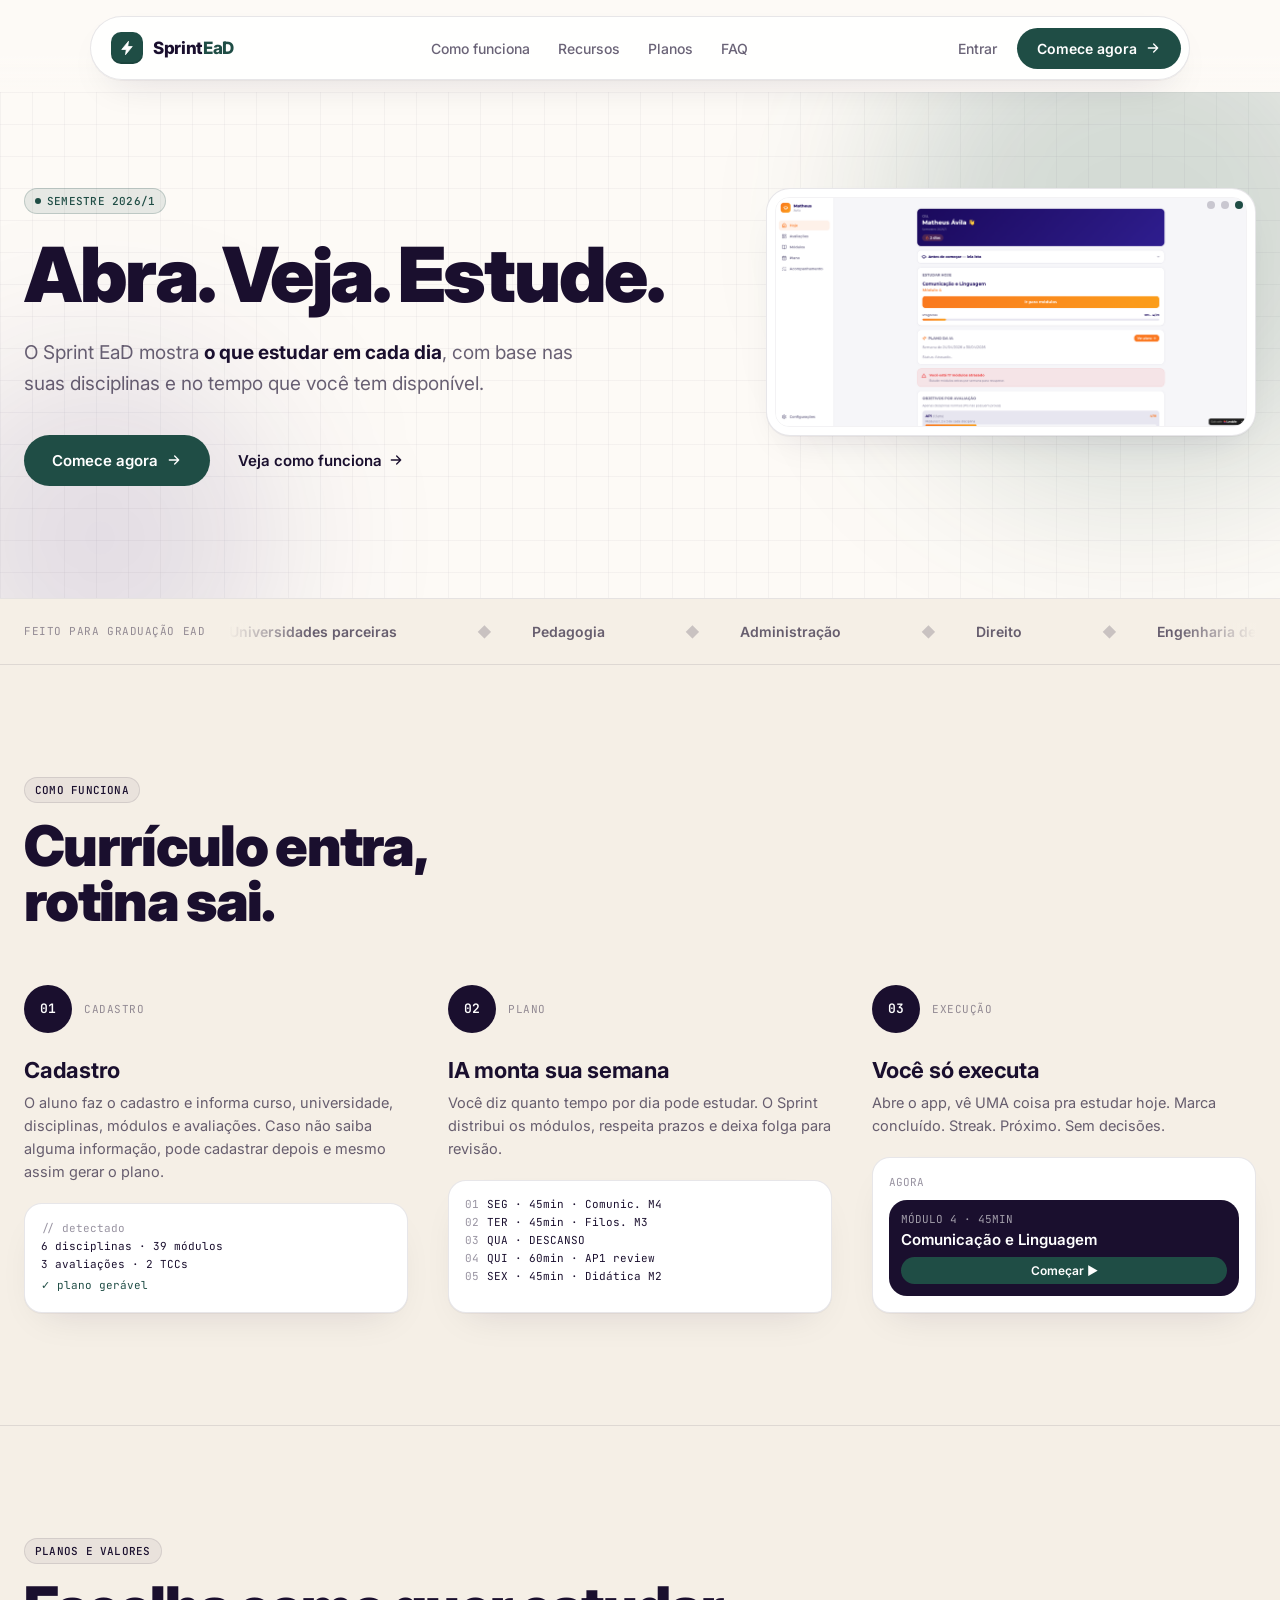
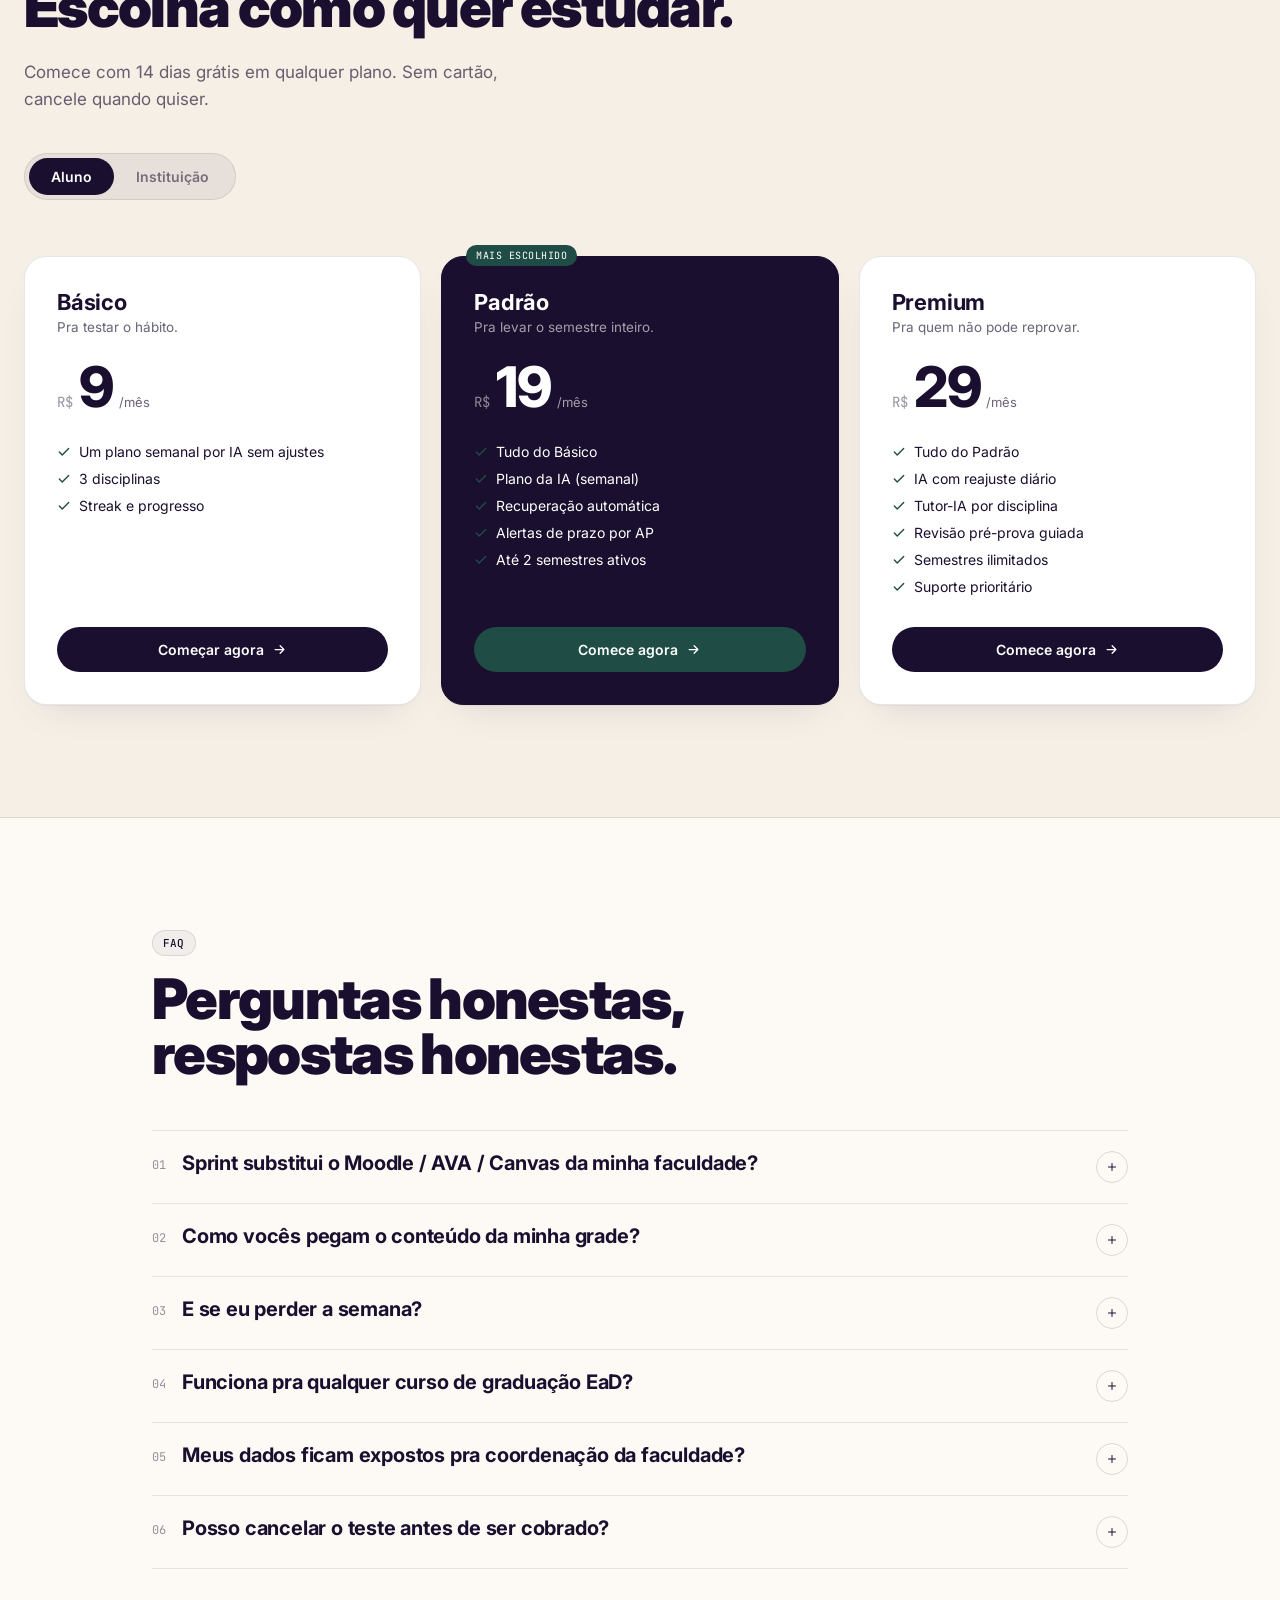
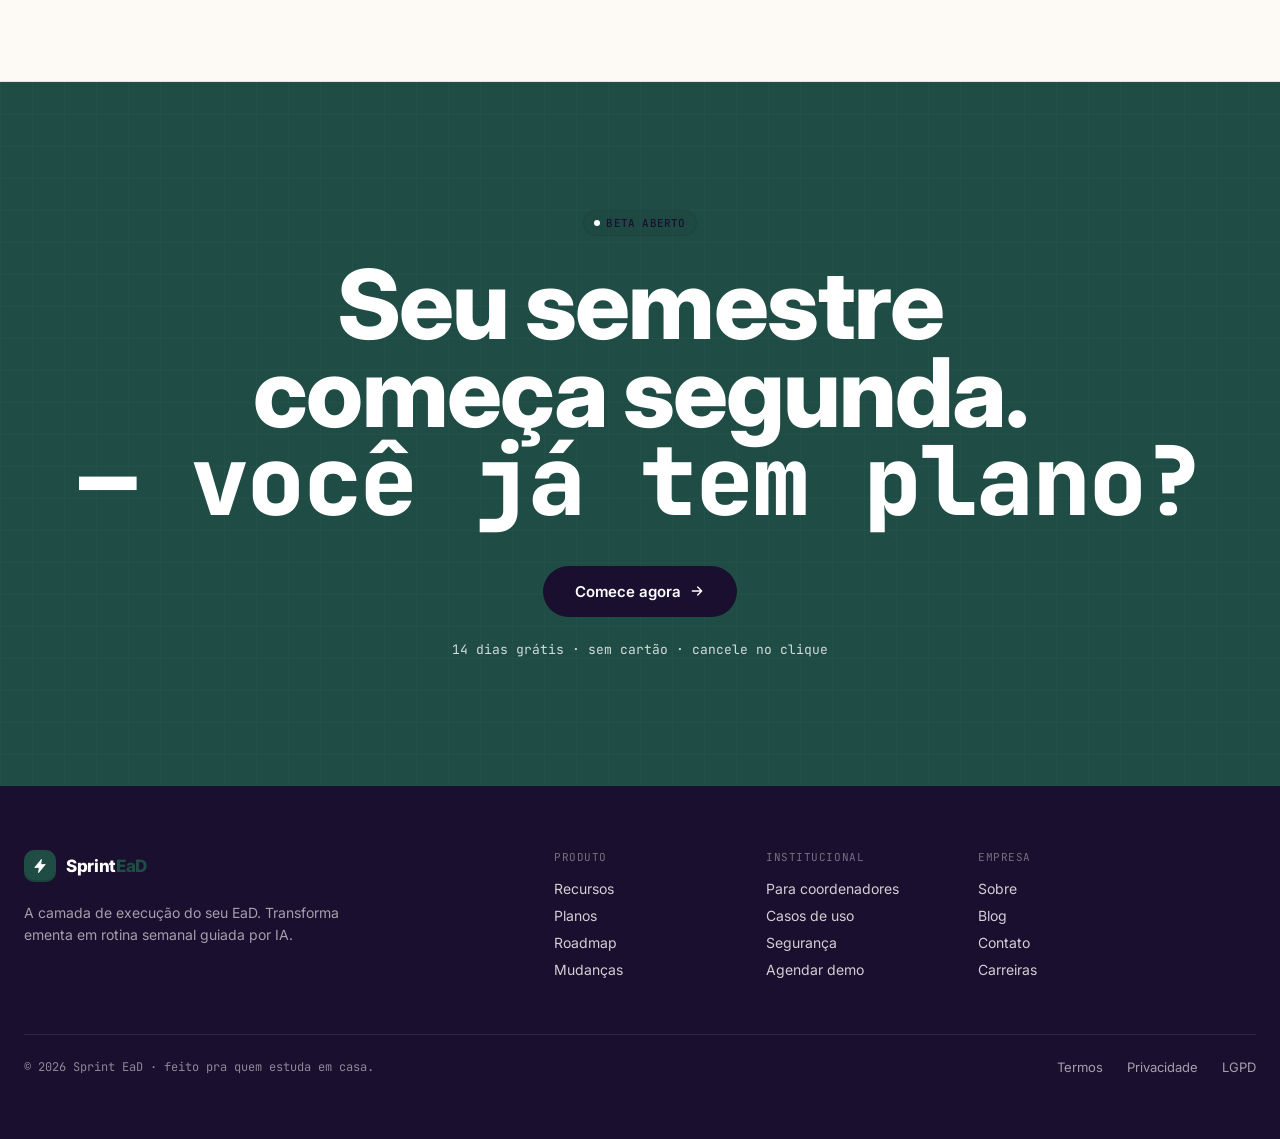
==== commit 0cd96719: "Remove Problema-Solução section and its dead CSS" ====
--- a/index.html
+++ b/index.html
@@ -25,7 +25,6 @@
       <span class="logo-word">Sprint<span class="text-orange">EaD</span></span>
     </a>
     <nav class="navbar__links">
-      <a href="#problema">Problema</a>
       <a href="#como-funciona">Como funciona</a>
       <a href="#recursos">Recursos</a>
       <a href="#precos">Planos</a>
@@ -118,49 +117,6 @@
         </div>
         <div class="marquee__fade marquee__fade--left"></div>
         <div class="marquee__fade marquee__fade--right"></div>
-      </div>
-    </div>
-  </section>
-
-  <!-- PROBLEMA + O QUE VOCÊ GANHA -->
-  <section class="problem" id="problema">
-    <div class="problem__inner">
-      <div class="problem__intro problem__intro--full">
-        <span class="tag tag--dark">Problema → Solução</span>
-        <h2 class="problem__title">O EaD entrega o conteúdo.<br />O Sprint entrega a rotina.</h2>
-        <p class="problem__lead problem__lead--full">A plataforma de estudo funciona bem para <i>armazenar</i> as aulas, mas não decide por você <b>o que estudar agora</b>. É por isso que <b>57% dos alunos de EaD desistem</b> no meio do caminho. O Sprint EaD é a camada de execução que falta entre o currículo e você.</p>
-      </div>
-
-      <div class="problem__cards" id="recursos">
-        <article class="pain-card pain-card--paired">
-          <div class="pain-card__head">
-            <span class="pain-card__num">01</span>
-          </div>
-          <h3 class="pain-card__title">O plano não vira rotina</h3>
-          <p class="pain-card__body">Você recebe o plano da disciplina, mas ele não guia o seu dia a dia. As semanas passam e você perde a sequência do conteúdo.</p>
-          <div class="pain-card__divider" aria-hidden="true"></div>
-          <p class="pain-card__resolve"><span>O Sprint transforma o plano em <b>semanas executáveis</b>, com tarefas prontas pra hoje.</span></p>
-        </article>
-
-        <article class="pain-card pain-card--paired">
-          <div class="pain-card__head">
-            <span class="pain-card__num">02</span>
-          </div>
-          <h3 class="pain-card__title">Decisão todo dia</h3>
-          <p class="pain-card__body">Você abre a plataforma e precisa escolher por onde começar. Isso se repete todos os dias e atrasa o início dos estudos.</p>
-          <div class="pain-card__divider" aria-hidden="true"></div>
-          <p class="pain-card__resolve"><span>A tela <b>"Hoje"</b> já abre com a resposta certa — sem decisão, sem paralisia.</span></p>
-        </article>
-
-        <article class="pain-card pain-card--paired">
-          <div class="pain-card__head">
-            <span class="pain-card__num">03</span>
-          </div>
-          <h3 class="pain-card__title">Prazo é surpresa</h3>
-          <p class="pain-card__body">As avaliações estão na plataforma, mas não fazem parte da sua rotina. Quando você percebe, o prazo já está em cima.</p>
-          <div class="pain-card__divider" aria-hidden="true"></div>
-          <p class="pain-card__resolve"><span>Prazos entram na sua semana com <b>alerta honesto de atraso</b>, sem pânico de última hora.</span></p>
-        </article>
       </div>
     </div>
   </section>
--- a/css/style.css
+++ b/css/style.css
@@ -388,24 +388,24 @@
 /* =========================================================
    Section heading shared
    ========================================================= */
-.problem, .how, .pricing, .faq { position: relative; border-bottom: 1px solid var(--line); }
-.problem, .faq { background: var(--bg); }
+.how, .pricing, .faq { position: relative; border-bottom: 1px solid var(--line); }
+.faq { background: var(--bg); }
 .how, .pricing { background: var(--bg-2); }
 
-.problem__inner, .how__inner, .pricing__inner {
+.how__inner, .pricing__inner {
   max-width: 1280px;
   margin: 0 auto;
   padding: 80px 24px;
 }
 @media (min-width: 768px) {
-  .problem__inner, .how__inner, .pricing__inner { padding: 112px 24px; }
+  .how__inner, .pricing__inner { padding: 112px 24px; }
 }
 .faq__inner { max-width: 1024px; margin: 0 auto; padding: 80px 24px; }
 @media (min-width: 768px) {
   .faq__inner { padding: 112px 24px; }
 }
 
-.section-title, .problem__title, .how__title, .pricing__title, .faq__title {
+.section-title, .how__title, .pricing__title, .faq__title {
   margin-top: 16px;
   font-weight: 900;
   letter-spacing: -0.03em;
@@ -414,48 +414,8 @@
   color: var(--ink);
 }
 @media (min-width: 768px) {
-  .section-title, .problem__title, .how__title, .pricing__title, .faq__title { font-size: 56px; }
-}
-
-/* =========================================================
-   Problem
-   ========================================================= */
-.problem__title { color: var(--blue); }
-.problem__intro--full { max-width: 640px; }
-.problem__lead { margin-top: 24px; font-size: 17px; color: rgba(var(--ink-rgb), 0.65); line-height: 1.6; max-width: 640px; }
-.problem__lead b { color: var(--ink); }
-.problem__cards { margin-top: 56px; display: grid; grid-template-columns: 1fr; gap: 16px; }
-@media (min-width: 640px) {
-  .problem__cards { grid-template-columns: repeat(2, 1fr); }
-}
-@media (min-width: 1024px) {
-  .problem__cards { grid-template-columns: repeat(3, 1fr); }
-}
-.pain-card--paired { display: flex; flex-direction: column; }
-.pain-card__divider { display: none; }
-.pain-card__resolve {
-  margin: 16px -24px -24px;
-  padding: 16px 24px;
-  border-radius: 0 0 22px 22px;
-  background: var(--orange);
-  font-size: 14.5px;
-  color: #fff;
-  line-height: 1.6;
-}
-.pain-card__resolve b { color: #fff; }
-.pain-card {
-  position: relative;
-  border-radius: 22px;
-  border: 1px solid var(--line);
-  background: #fff;
-  padding: 24px;
-  overflow: hidden;
-  box-shadow: 0 1px 0 rgba(var(--ink-rgb), 0.04), 0 16px 40px -20px rgba(var(--ink-rgb), 0.15);
-}
-.pain-card__head { display: flex; align-items: flex-start; justify-content: space-between; }
-.pain-card__num { font-family: 'JetBrains Mono', monospace; font-size: 12px; color: rgba(var(--ink-rgb), 0.45); }
-.pain-card__title { margin-top: 16px; font-weight: 700; font-size: 20px; color: var(--ink); letter-spacing: -0.01em; }
-.pain-card__body { margin-top: 8px; font-size: 14.5px; color: rgba(var(--ink-rgb), 0.65); line-height: 1.6; }
+  .section-title, .how__title, .pricing__title, .faq__title { font-size: 56px; }
+}
 
 /* =========================================================
    How it works
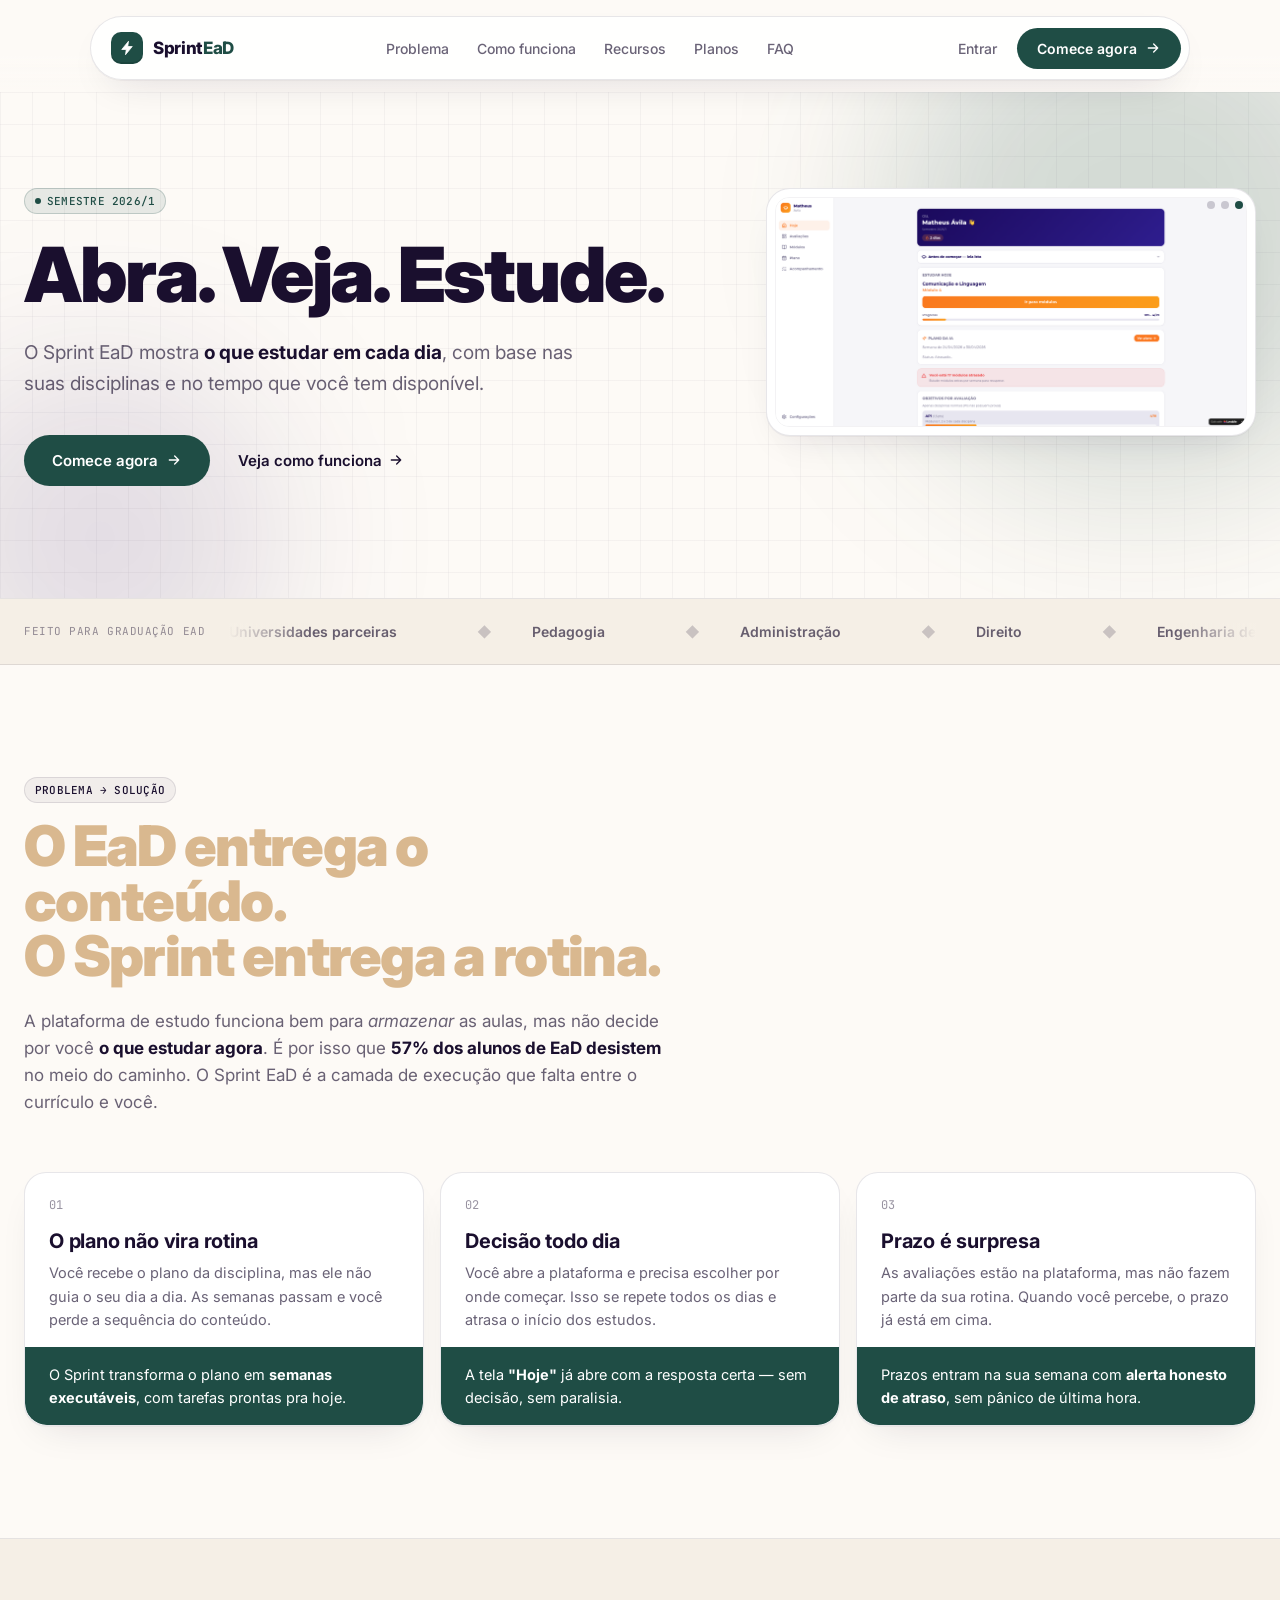
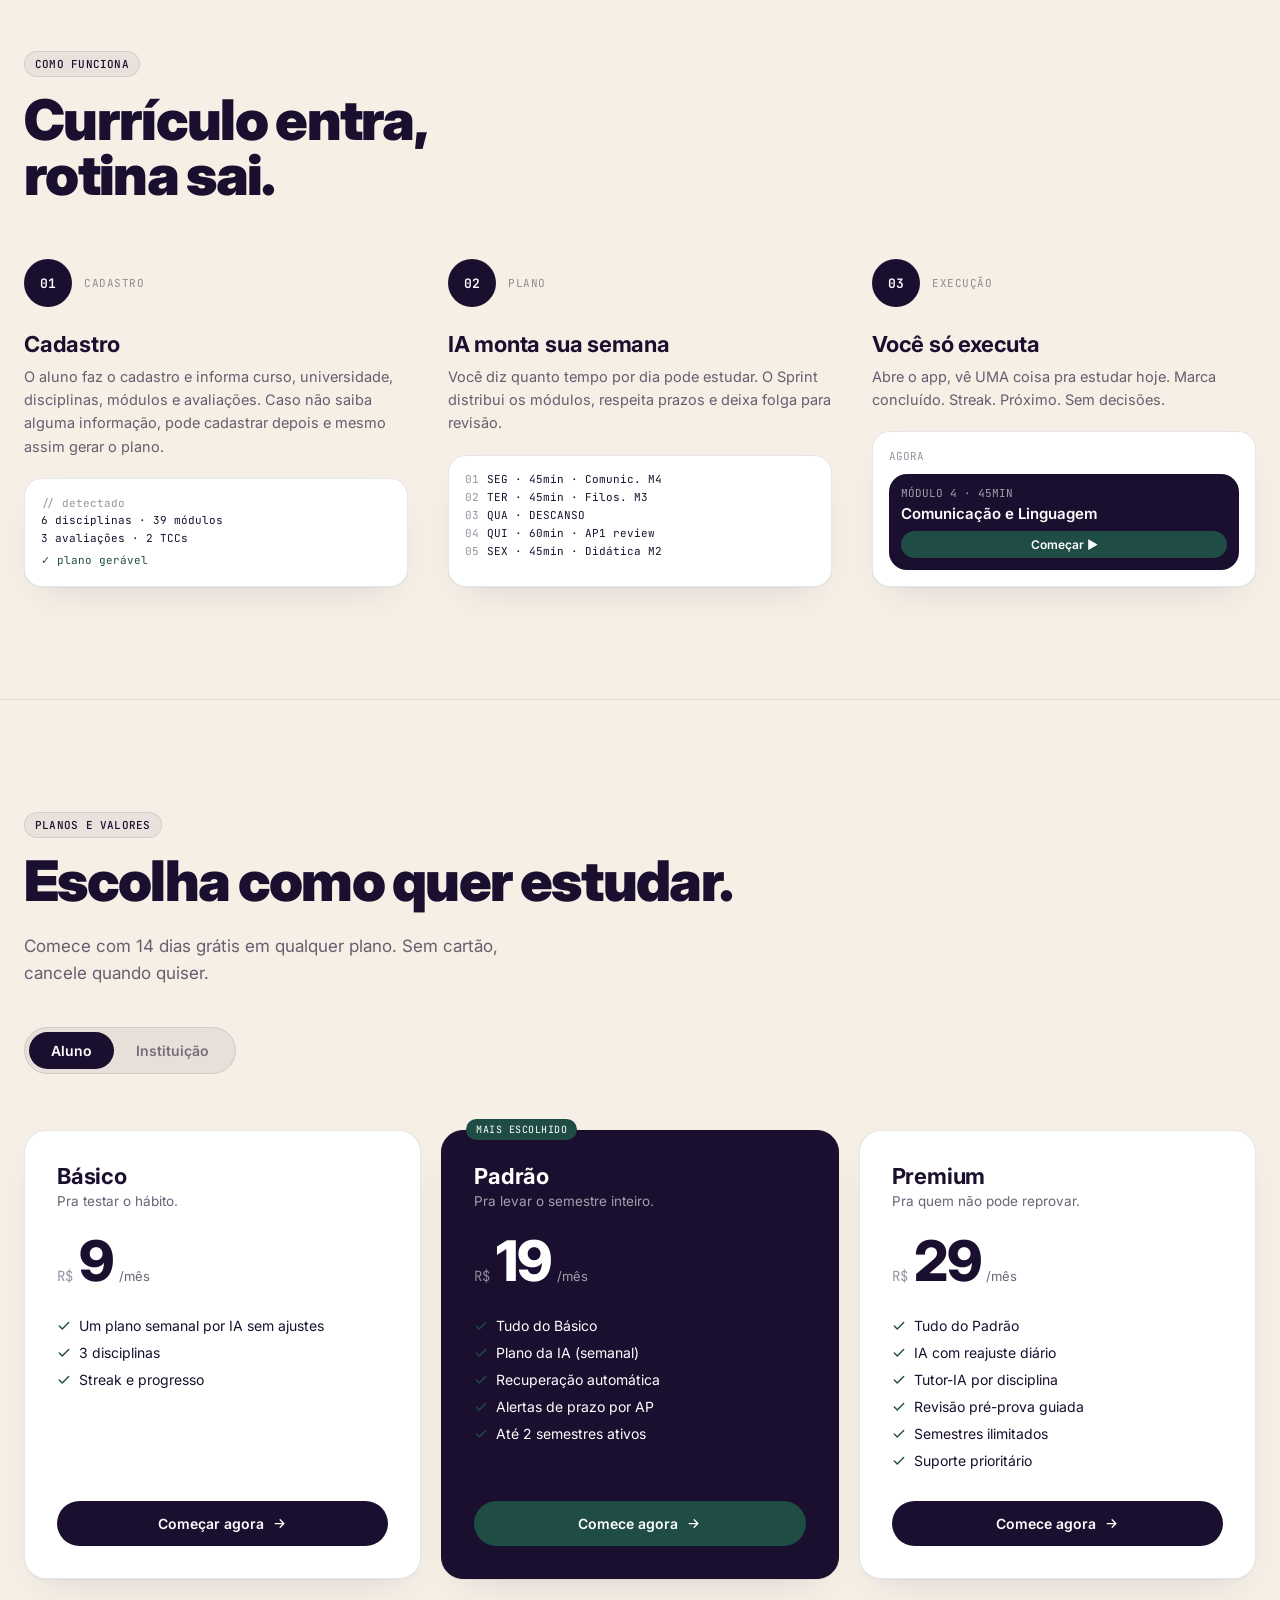
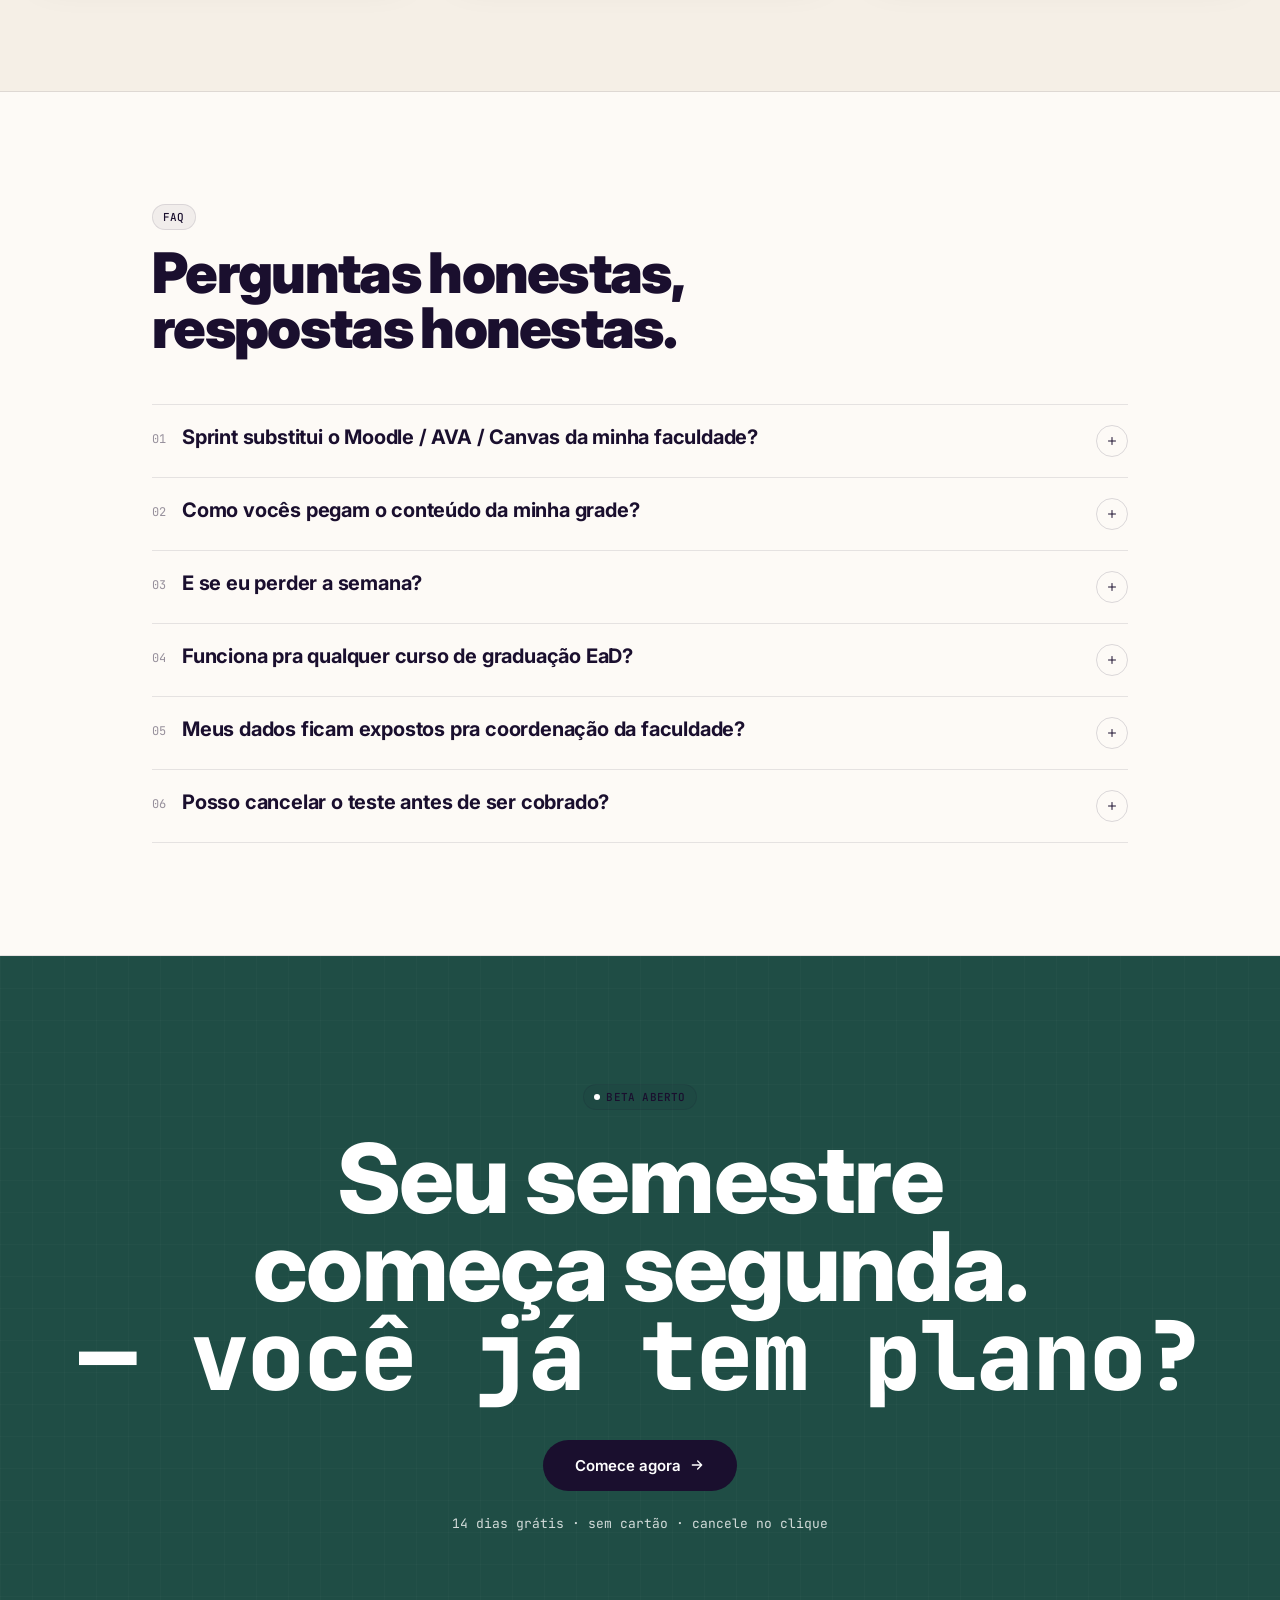
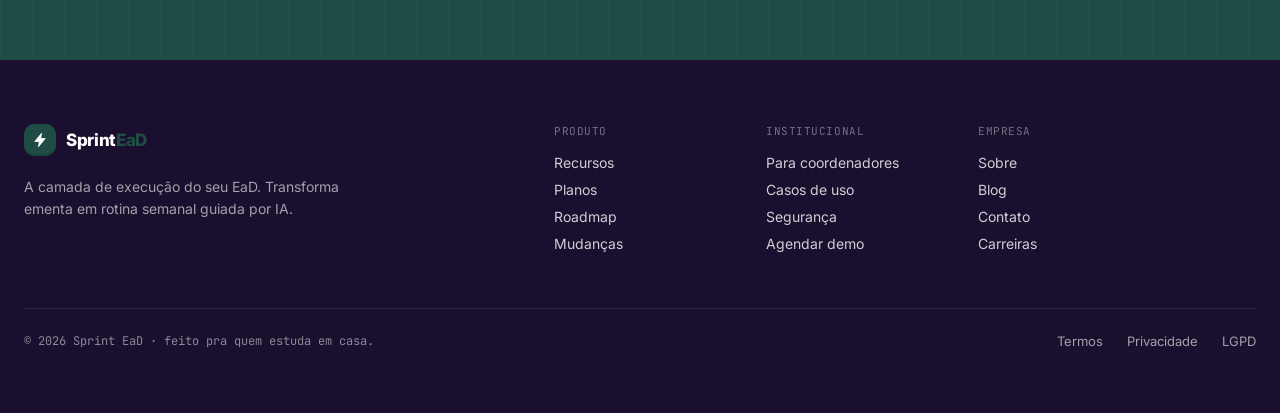
==== commit 190a0f74: "Revert "Remove Problema-Solução section and its dead CSS" This reverts commit 0cd9671951c34fe143deca" ====
--- a/index.html
+++ b/index.html
@@ -25,6 +25,7 @@
       <span class="logo-word">Sprint<span class="text-orange">EaD</span></span>
     </a>
     <nav class="navbar__links">
+      <a href="#problema">Problema</a>
       <a href="#como-funciona">Como funciona</a>
       <a href="#recursos">Recursos</a>
       <a href="#precos">Planos</a>
@@ -117,6 +118,49 @@
         </div>
         <div class="marquee__fade marquee__fade--left"></div>
         <div class="marquee__fade marquee__fade--right"></div>
+      </div>
+    </div>
+  </section>
+
+  <!-- PROBLEMA + O QUE VOCÊ GANHA -->
+  <section class="problem" id="problema">
+    <div class="problem__inner">
+      <div class="problem__intro problem__intro--full">
+        <span class="tag tag--dark">Problema → Solução</span>
+        <h2 class="problem__title">O EaD entrega o conteúdo.<br />O Sprint entrega a rotina.</h2>
+        <p class="problem__lead problem__lead--full">A plataforma de estudo funciona bem para <i>armazenar</i> as aulas, mas não decide por você <b>o que estudar agora</b>. É por isso que <b>57% dos alunos de EaD desistem</b> no meio do caminho. O Sprint EaD é a camada de execução que falta entre o currículo e você.</p>
+      </div>
+
+      <div class="problem__cards" id="recursos">
+        <article class="pain-card pain-card--paired">
+          <div class="pain-card__head">
+            <span class="pain-card__num">01</span>
+          </div>
+          <h3 class="pain-card__title">O plano não vira rotina</h3>
+          <p class="pain-card__body">Você recebe o plano da disciplina, mas ele não guia o seu dia a dia. As semanas passam e você perde a sequência do conteúdo.</p>
+          <div class="pain-card__divider" aria-hidden="true"></div>
+          <p class="pain-card__resolve"><span>O Sprint transforma o plano em <b>semanas executáveis</b>, com tarefas prontas pra hoje.</span></p>
+        </article>
+
+        <article class="pain-card pain-card--paired">
+          <div class="pain-card__head">
+            <span class="pain-card__num">02</span>
+          </div>
+          <h3 class="pain-card__title">Decisão todo dia</h3>
+          <p class="pain-card__body">Você abre a plataforma e precisa escolher por onde começar. Isso se repete todos os dias e atrasa o início dos estudos.</p>
+          <div class="pain-card__divider" aria-hidden="true"></div>
+          <p class="pain-card__resolve"><span>A tela <b>"Hoje"</b> já abre com a resposta certa — sem decisão, sem paralisia.</span></p>
+        </article>
+
+        <article class="pain-card pain-card--paired">
+          <div class="pain-card__head">
+            <span class="pain-card__num">03</span>
+          </div>
+          <h3 class="pain-card__title">Prazo é surpresa</h3>
+          <p class="pain-card__body">As avaliações estão na plataforma, mas não fazem parte da sua rotina. Quando você percebe, o prazo já está em cima.</p>
+          <div class="pain-card__divider" aria-hidden="true"></div>
+          <p class="pain-card__resolve"><span>Prazos entram na sua semana com <b>alerta honesto de atraso</b>, sem pânico de última hora.</span></p>
+        </article>
       </div>
     </div>
   </section>
--- a/css/style.css
+++ b/css/style.css
@@ -388,24 +388,24 @@
 /* =========================================================
    Section heading shared
    ========================================================= */
-.how, .pricing, .faq { position: relative; border-bottom: 1px solid var(--line); }
-.faq { background: var(--bg); }
+.problem, .how, .pricing, .faq { position: relative; border-bottom: 1px solid var(--line); }
+.problem, .faq { background: var(--bg); }
 .how, .pricing { background: var(--bg-2); }
 
-.how__inner, .pricing__inner {
+.problem__inner, .how__inner, .pricing__inner {
   max-width: 1280px;
   margin: 0 auto;
   padding: 80px 24px;
 }
 @media (min-width: 768px) {
-  .how__inner, .pricing__inner { padding: 112px 24px; }
+  .problem__inner, .how__inner, .pricing__inner { padding: 112px 24px; }
 }
 .faq__inner { max-width: 1024px; margin: 0 auto; padding: 80px 24px; }
 @media (min-width: 768px) {
   .faq__inner { padding: 112px 24px; }
 }
 
-.section-title, .how__title, .pricing__title, .faq__title {
+.section-title, .problem__title, .how__title, .pricing__title, .faq__title {
   margin-top: 16px;
   font-weight: 900;
   letter-spacing: -0.03em;
@@ -414,8 +414,48 @@
   color: var(--ink);
 }
 @media (min-width: 768px) {
-  .section-title, .how__title, .pricing__title, .faq__title { font-size: 56px; }
-}
+  .section-title, .problem__title, .how__title, .pricing__title, .faq__title { font-size: 56px; }
+}
+
+/* =========================================================
+   Problem
+   ========================================================= */
+.problem__title { color: var(--blue); }
+.problem__intro--full { max-width: 640px; }
+.problem__lead { margin-top: 24px; font-size: 17px; color: rgba(var(--ink-rgb), 0.65); line-height: 1.6; max-width: 640px; }
+.problem__lead b { color: var(--ink); }
+.problem__cards { margin-top: 56px; display: grid; grid-template-columns: 1fr; gap: 16px; }
+@media (min-width: 640px) {
+  .problem__cards { grid-template-columns: repeat(2, 1fr); }
+}
+@media (min-width: 1024px) {
+  .problem__cards { grid-template-columns: repeat(3, 1fr); }
+}
+.pain-card--paired { display: flex; flex-direction: column; }
+.pain-card__divider { display: none; }
+.pain-card__resolve {
+  margin: 16px -24px -24px;
+  padding: 16px 24px;
+  border-radius: 0 0 22px 22px;
+  background: var(--orange);
+  font-size: 14.5px;
+  color: #fff;
+  line-height: 1.6;
+}
+.pain-card__resolve b { color: #fff; }
+.pain-card {
+  position: relative;
+  border-radius: 22px;
+  border: 1px solid var(--line);
+  background: #fff;
+  padding: 24px;
+  overflow: hidden;
+  box-shadow: 0 1px 0 rgba(var(--ink-rgb), 0.04), 0 16px 40px -20px rgba(var(--ink-rgb), 0.15);
+}
+.pain-card__head { display: flex; align-items: flex-start; justify-content: space-between; }
+.pain-card__num { font-family: 'JetBrains Mono', monospace; font-size: 12px; color: rgba(var(--ink-rgb), 0.45); }
+.pain-card__title { margin-top: 16px; font-weight: 700; font-size: 20px; color: var(--ink); letter-spacing: -0.01em; }
+.pain-card__body { margin-top: 8px; font-size: 14.5px; color: rgba(var(--ink-rgb), 0.65); line-height: 1.6; }
 
 /* =========================================================
    How it works
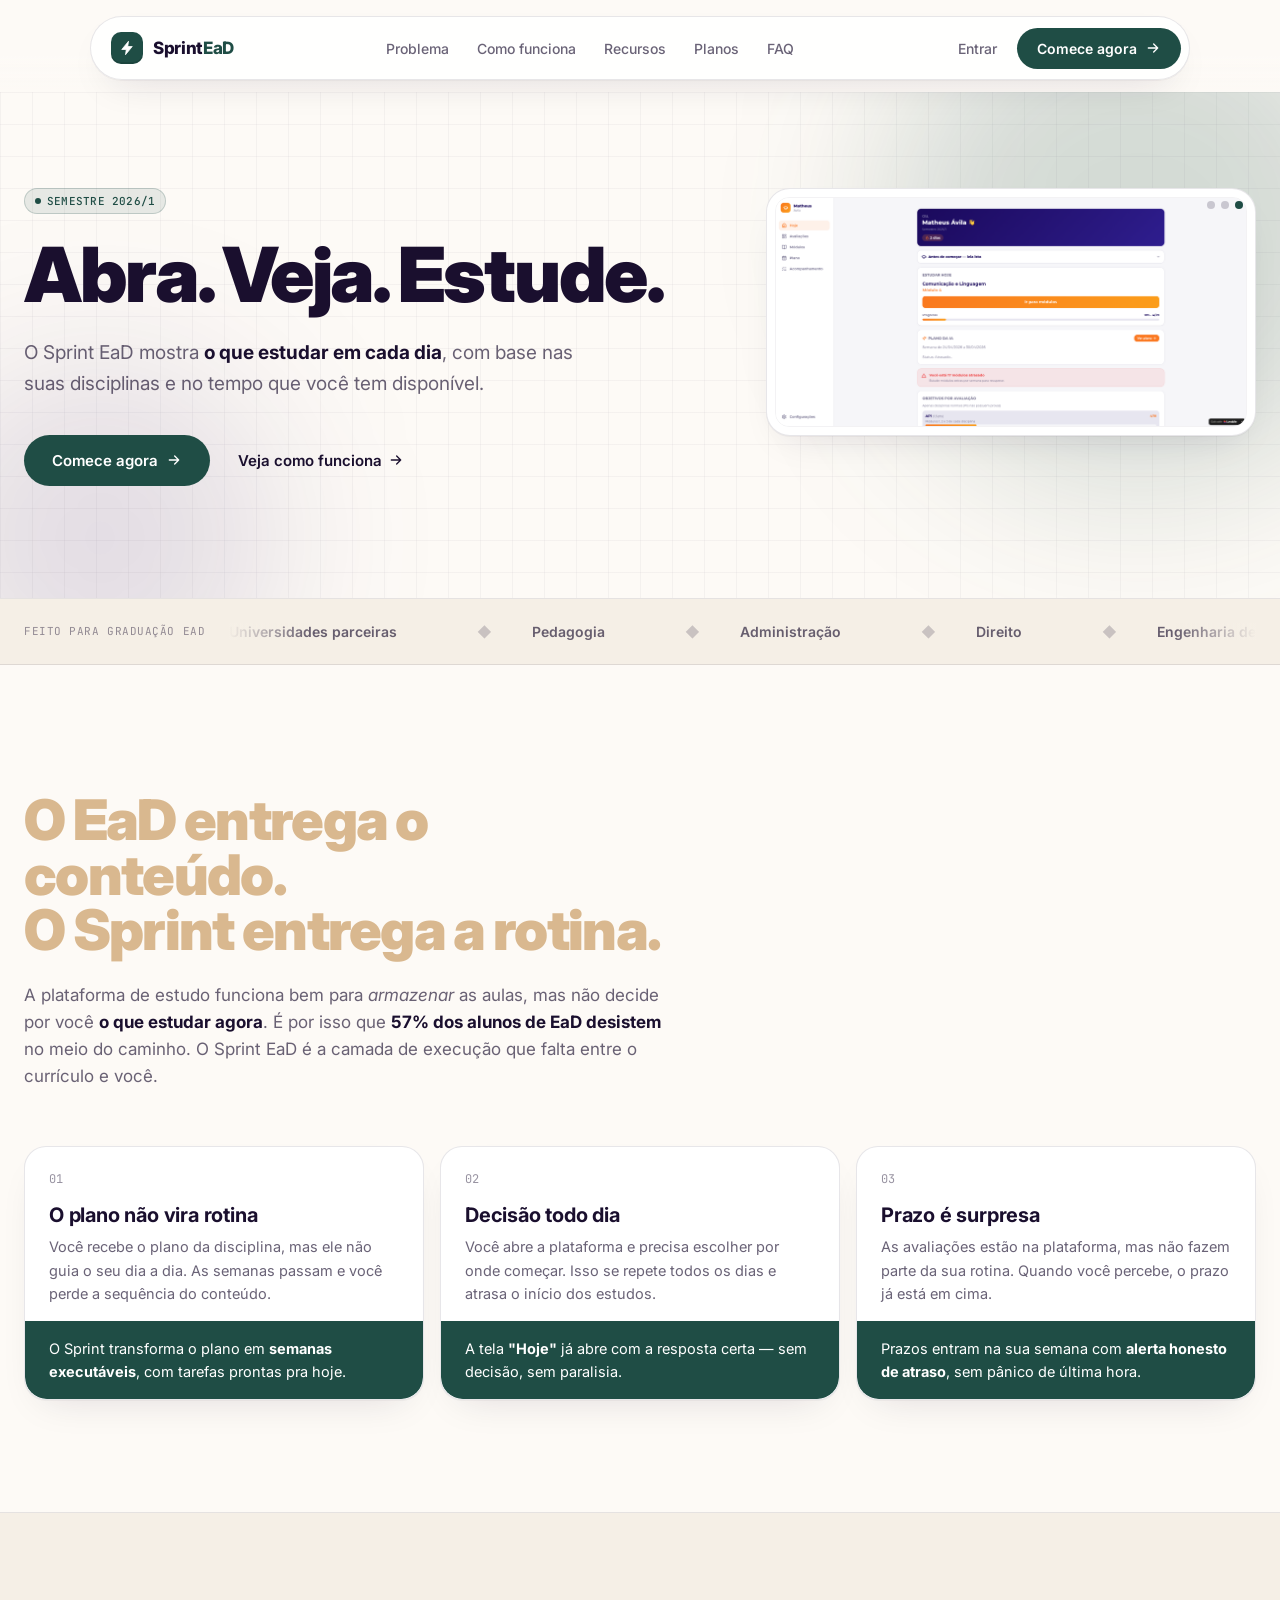
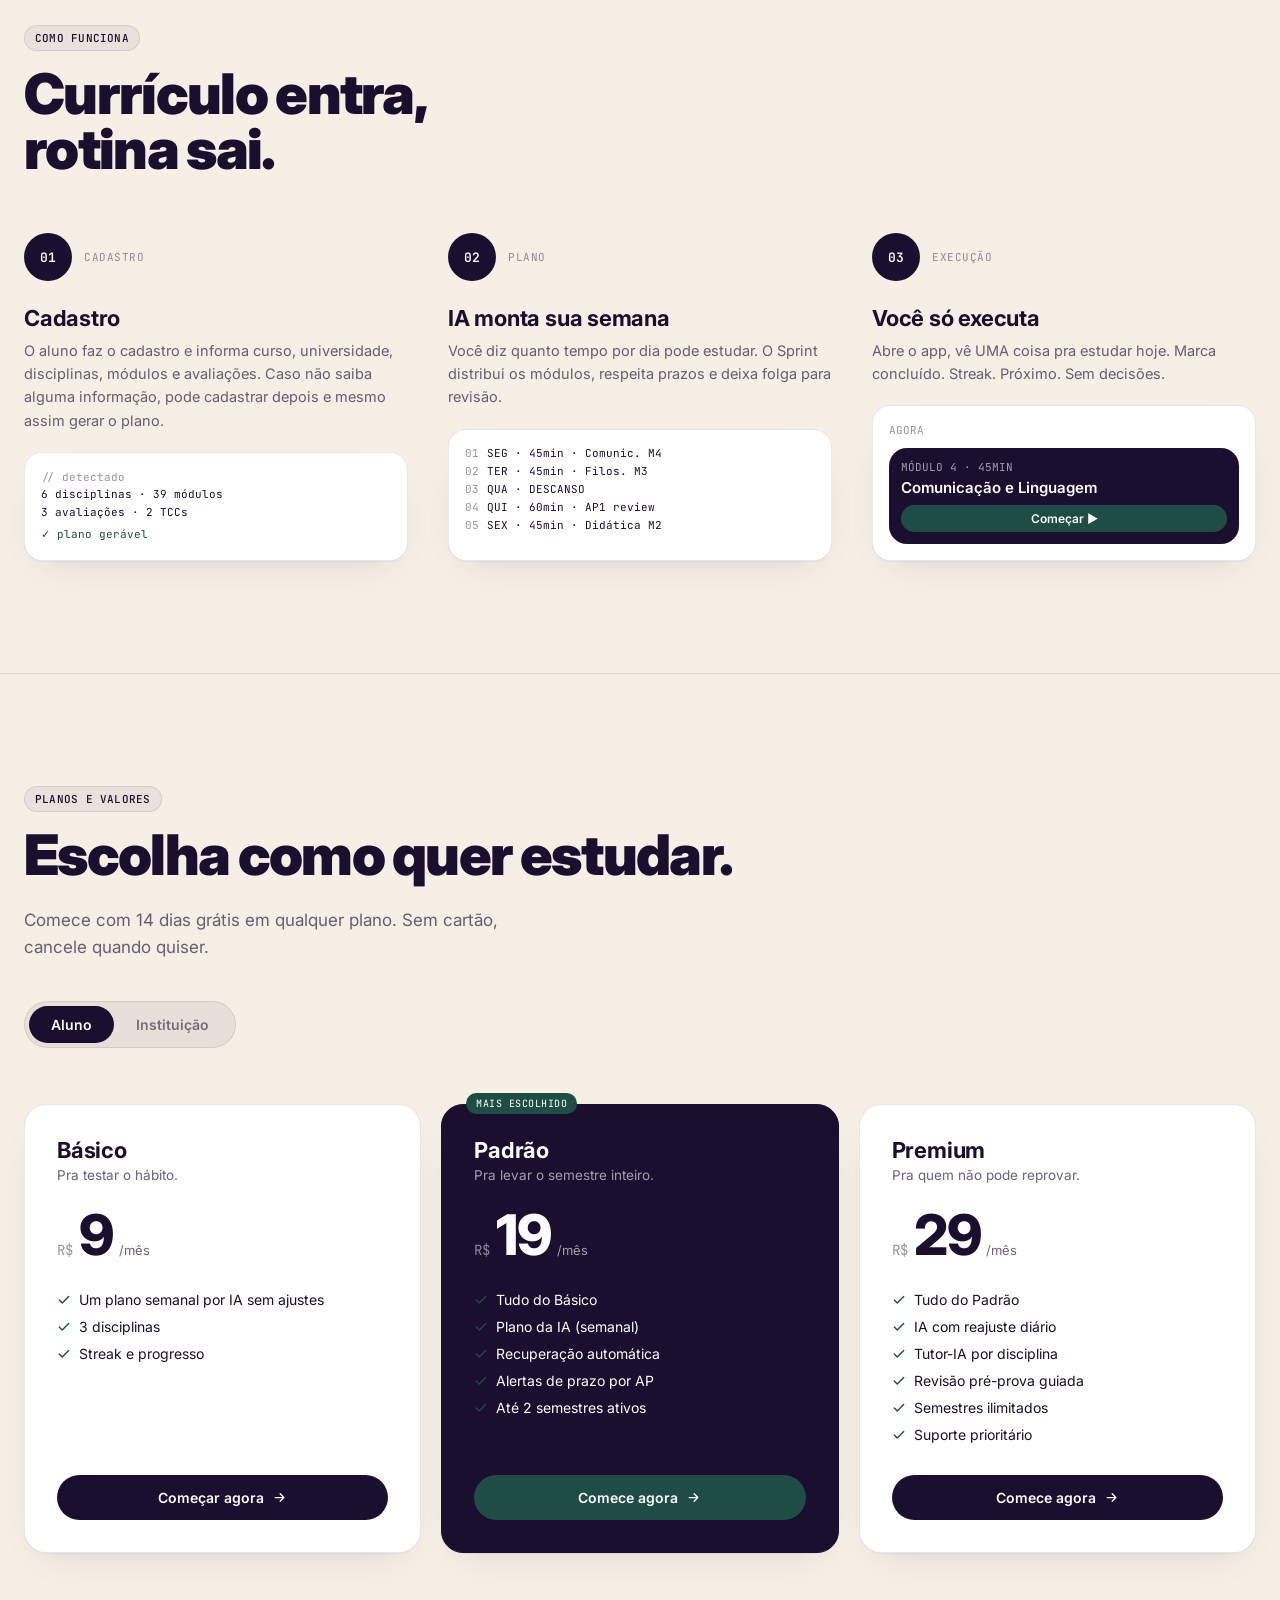
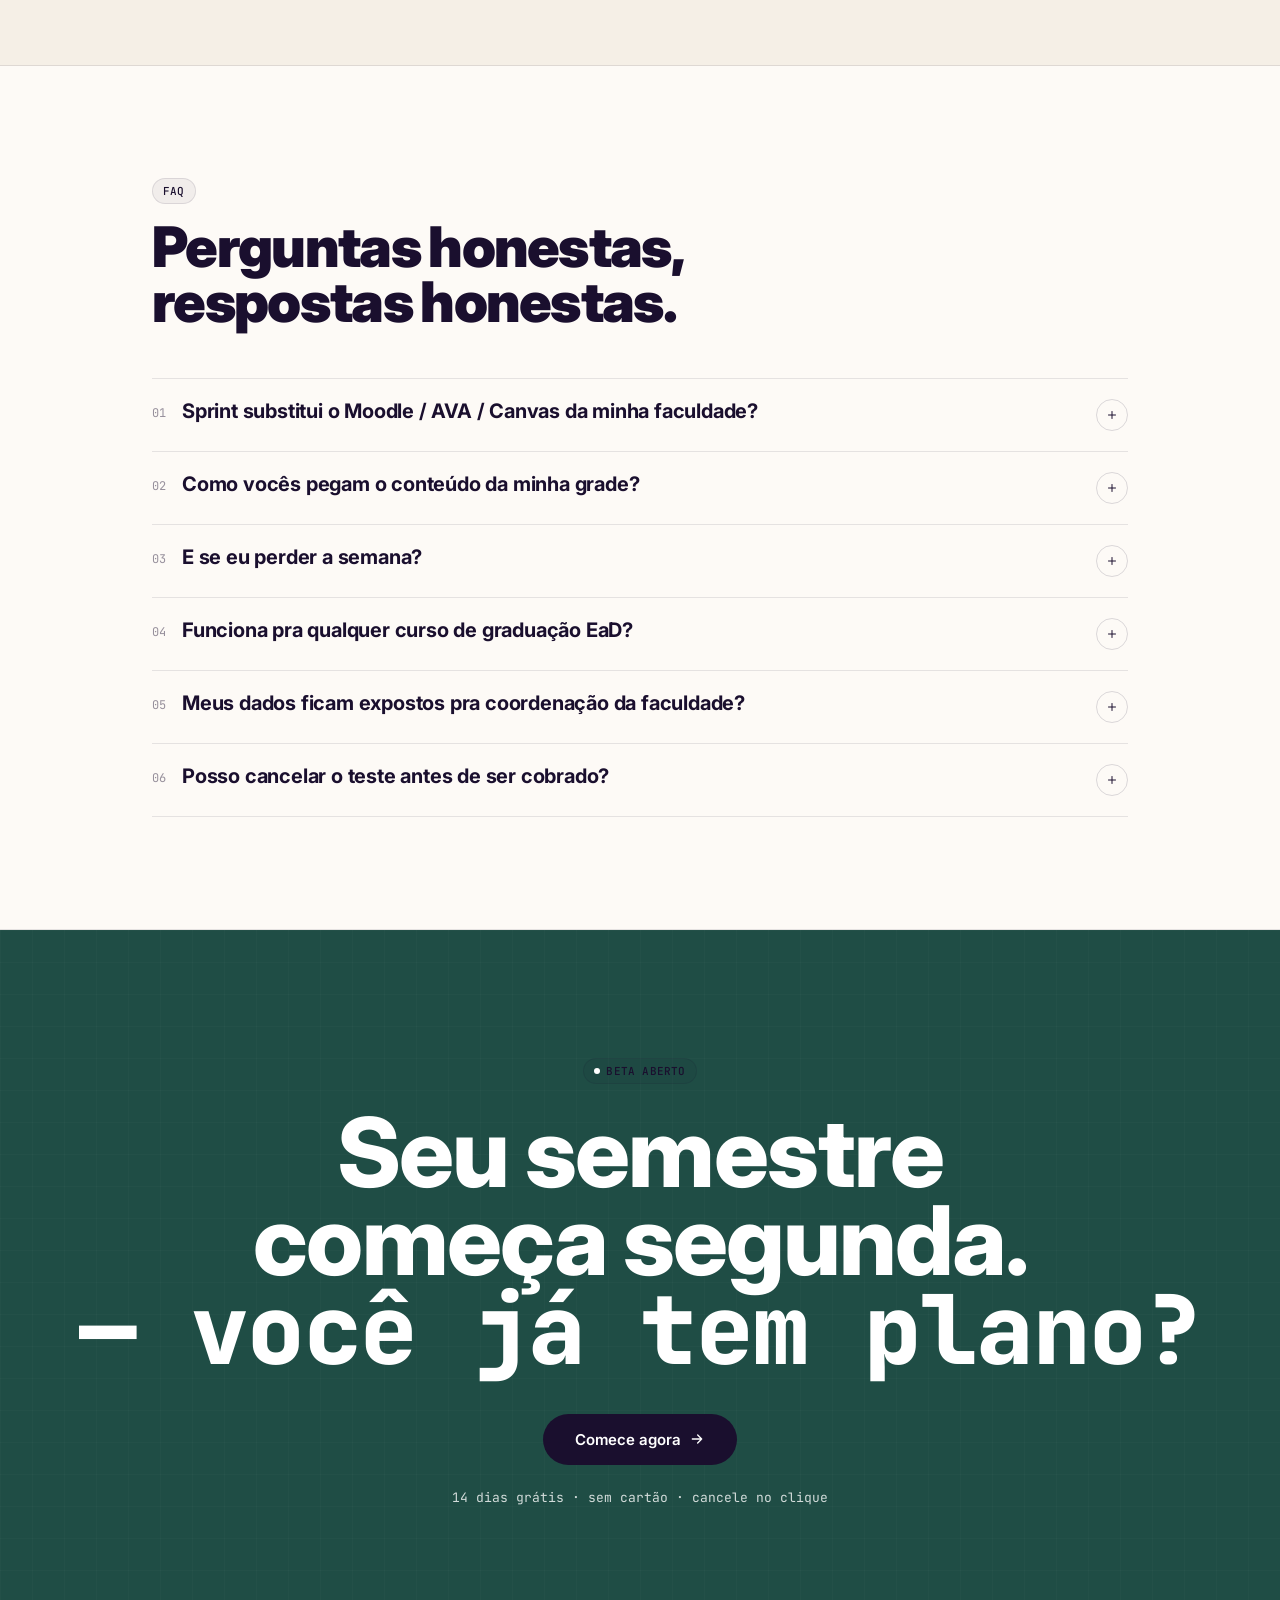
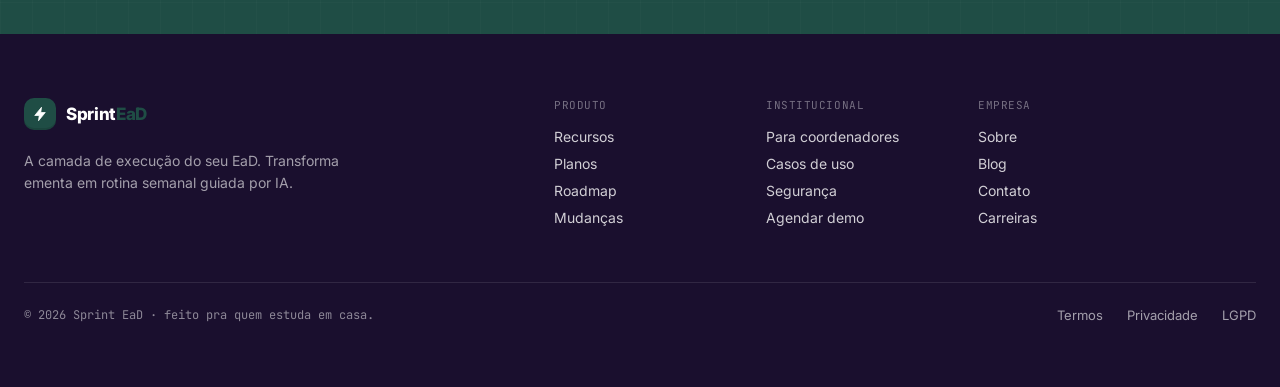
==== commit 06ef1f49: "Remove 'Problema → Solução' label tag from section intro" ====
--- a/index.html
+++ b/index.html
@@ -126,7 +126,6 @@
   <section class="problem" id="problema">
     <div class="problem__inner">
       <div class="problem__intro problem__intro--full">
-        <span class="tag tag--dark">Problema → Solução</span>
         <h2 class="problem__title">O EaD entrega o conteúdo.<br />O Sprint entrega a rotina.</h2>
         <p class="problem__lead problem__lead--full">A plataforma de estudo funciona bem para <i>armazenar</i> as aulas, mas não decide por você <b>o que estudar agora</b>. É por isso que <b>57% dos alunos de EaD desistem</b> no meio do caminho. O Sprint EaD é a camada de execução que falta entre o currículo e você.</p>
       </div>
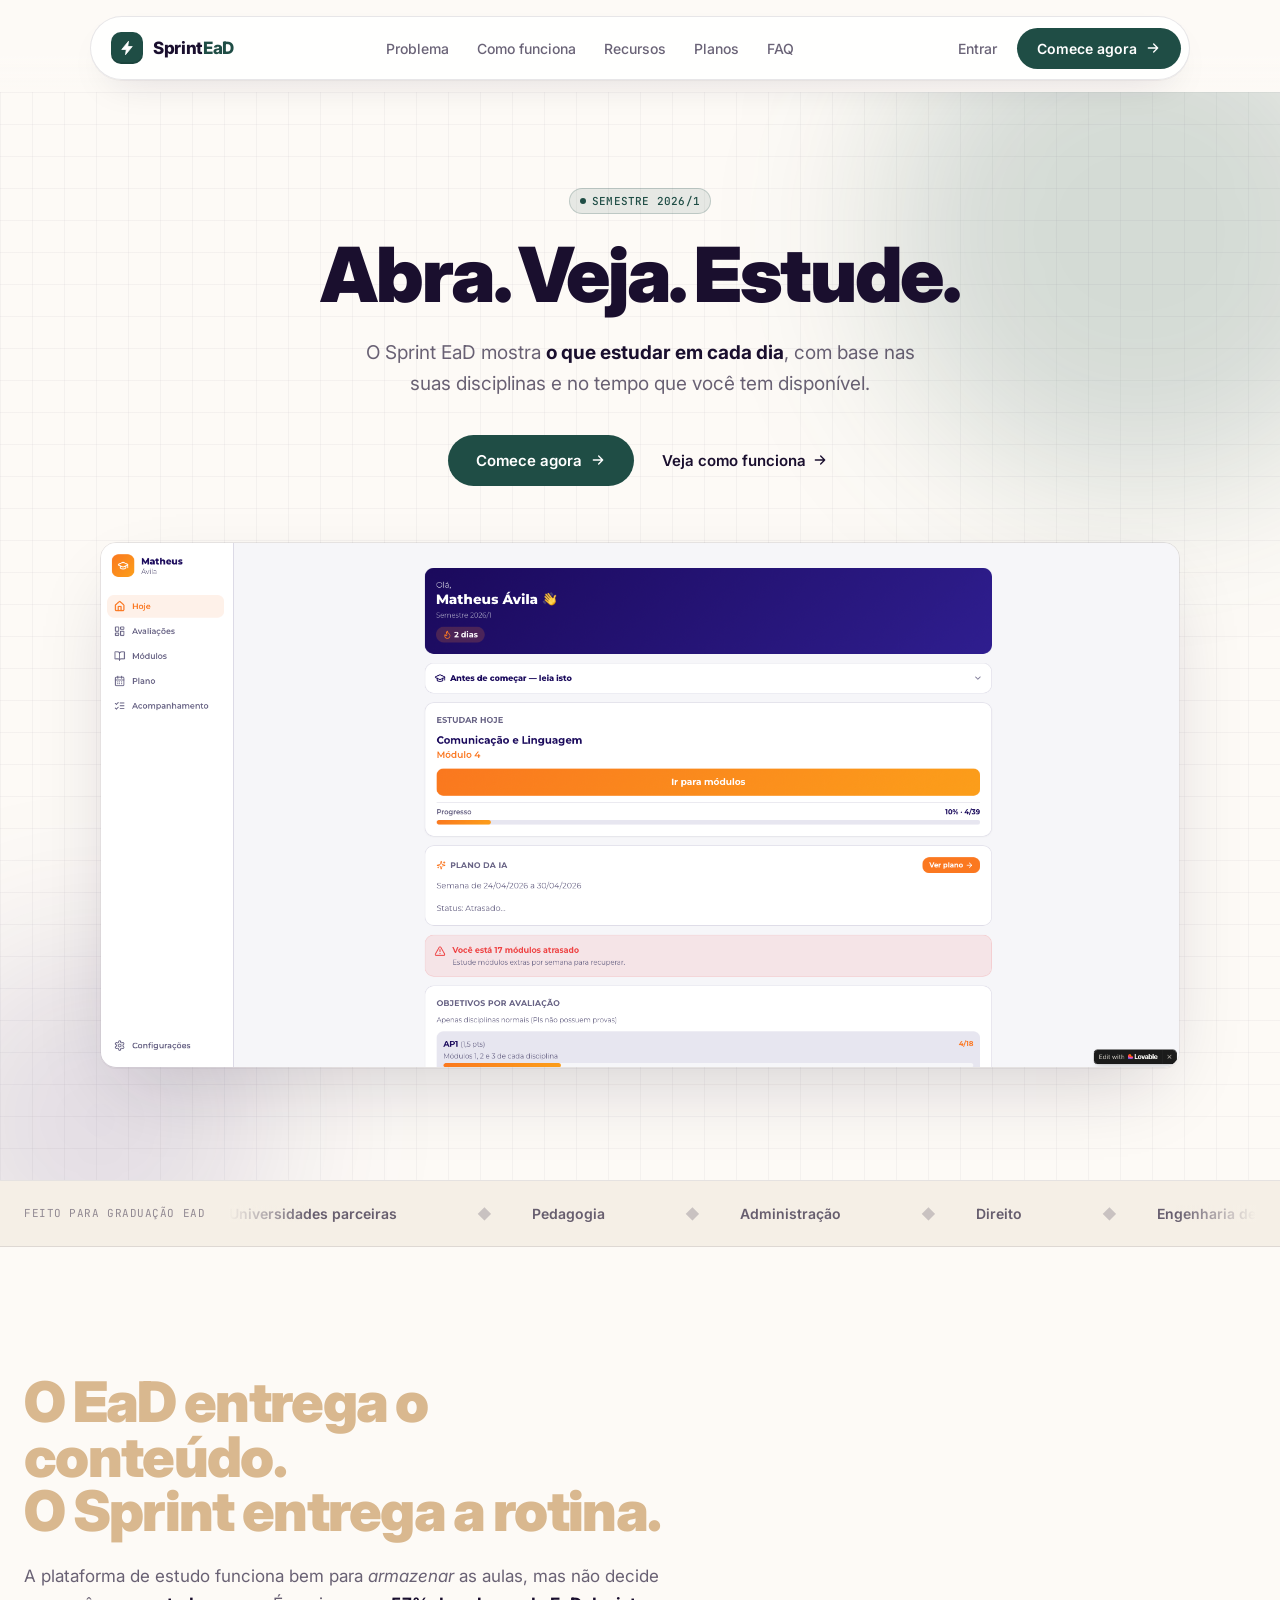
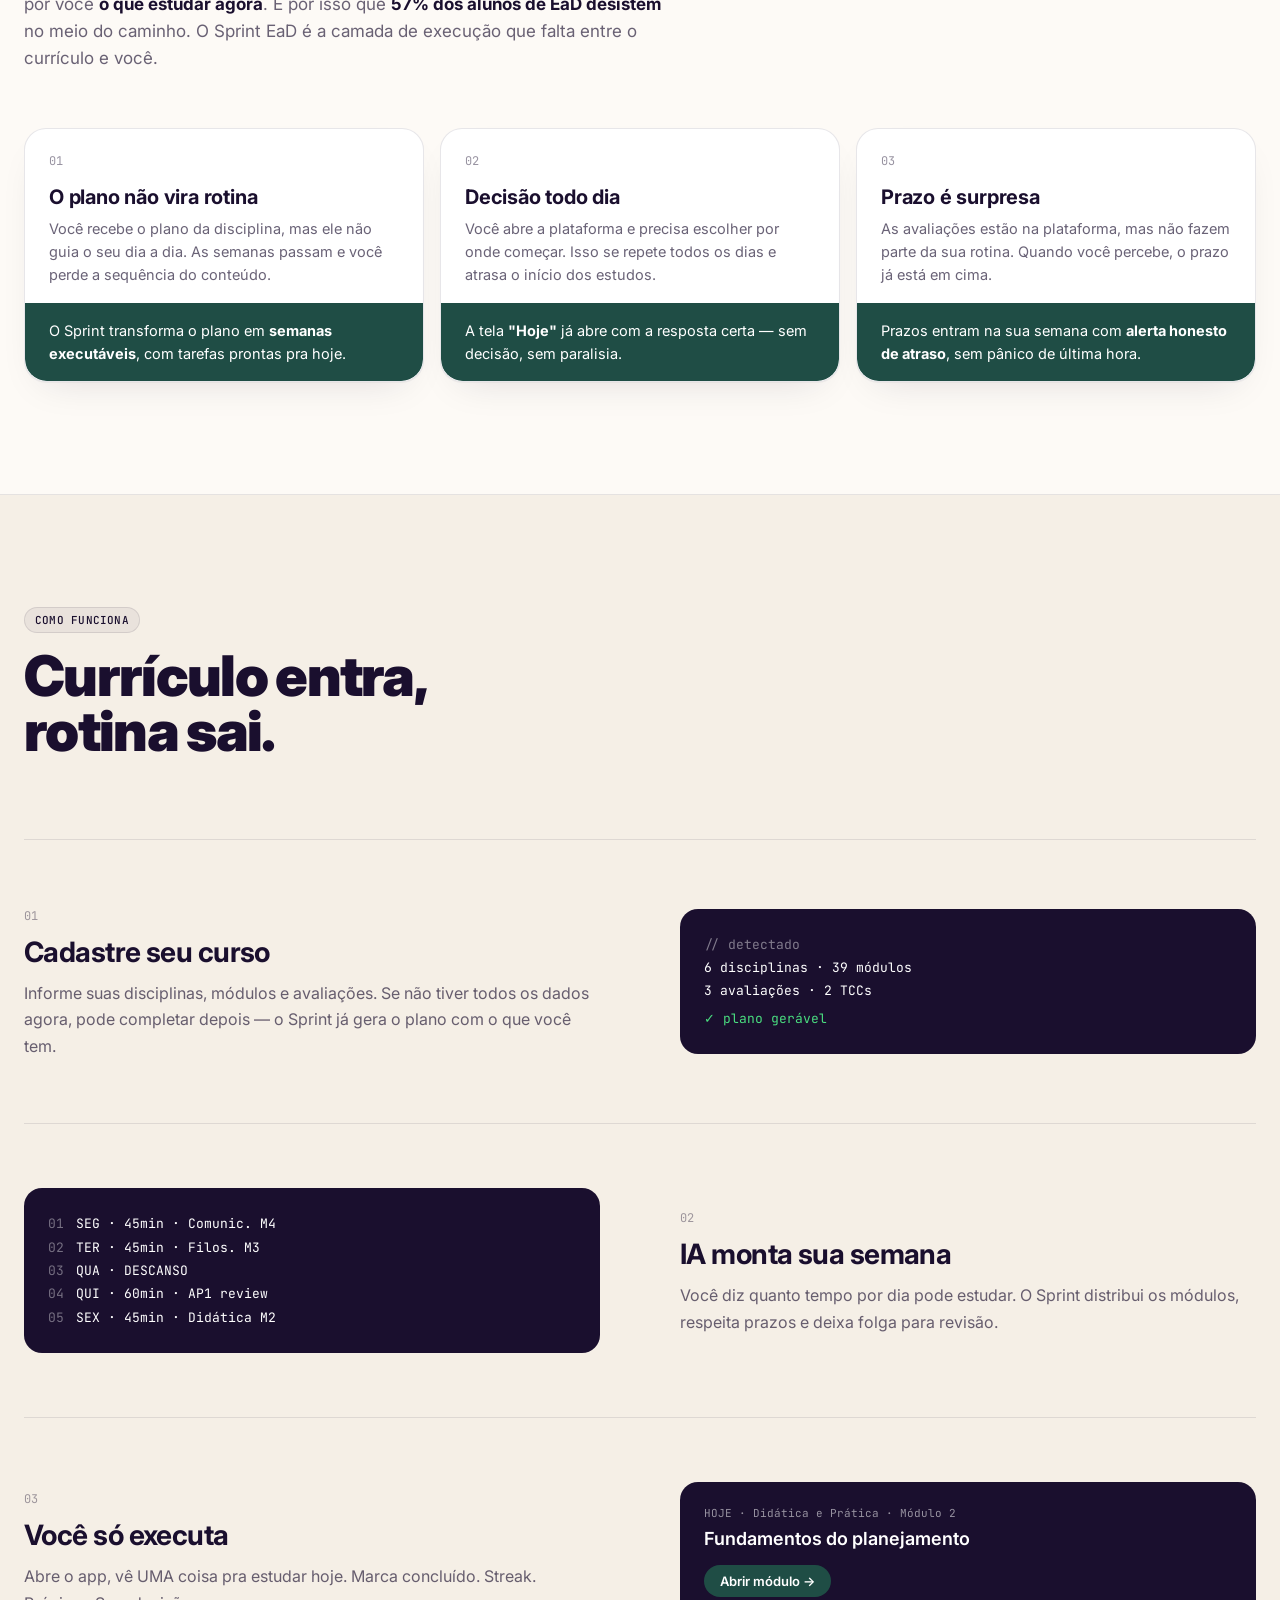
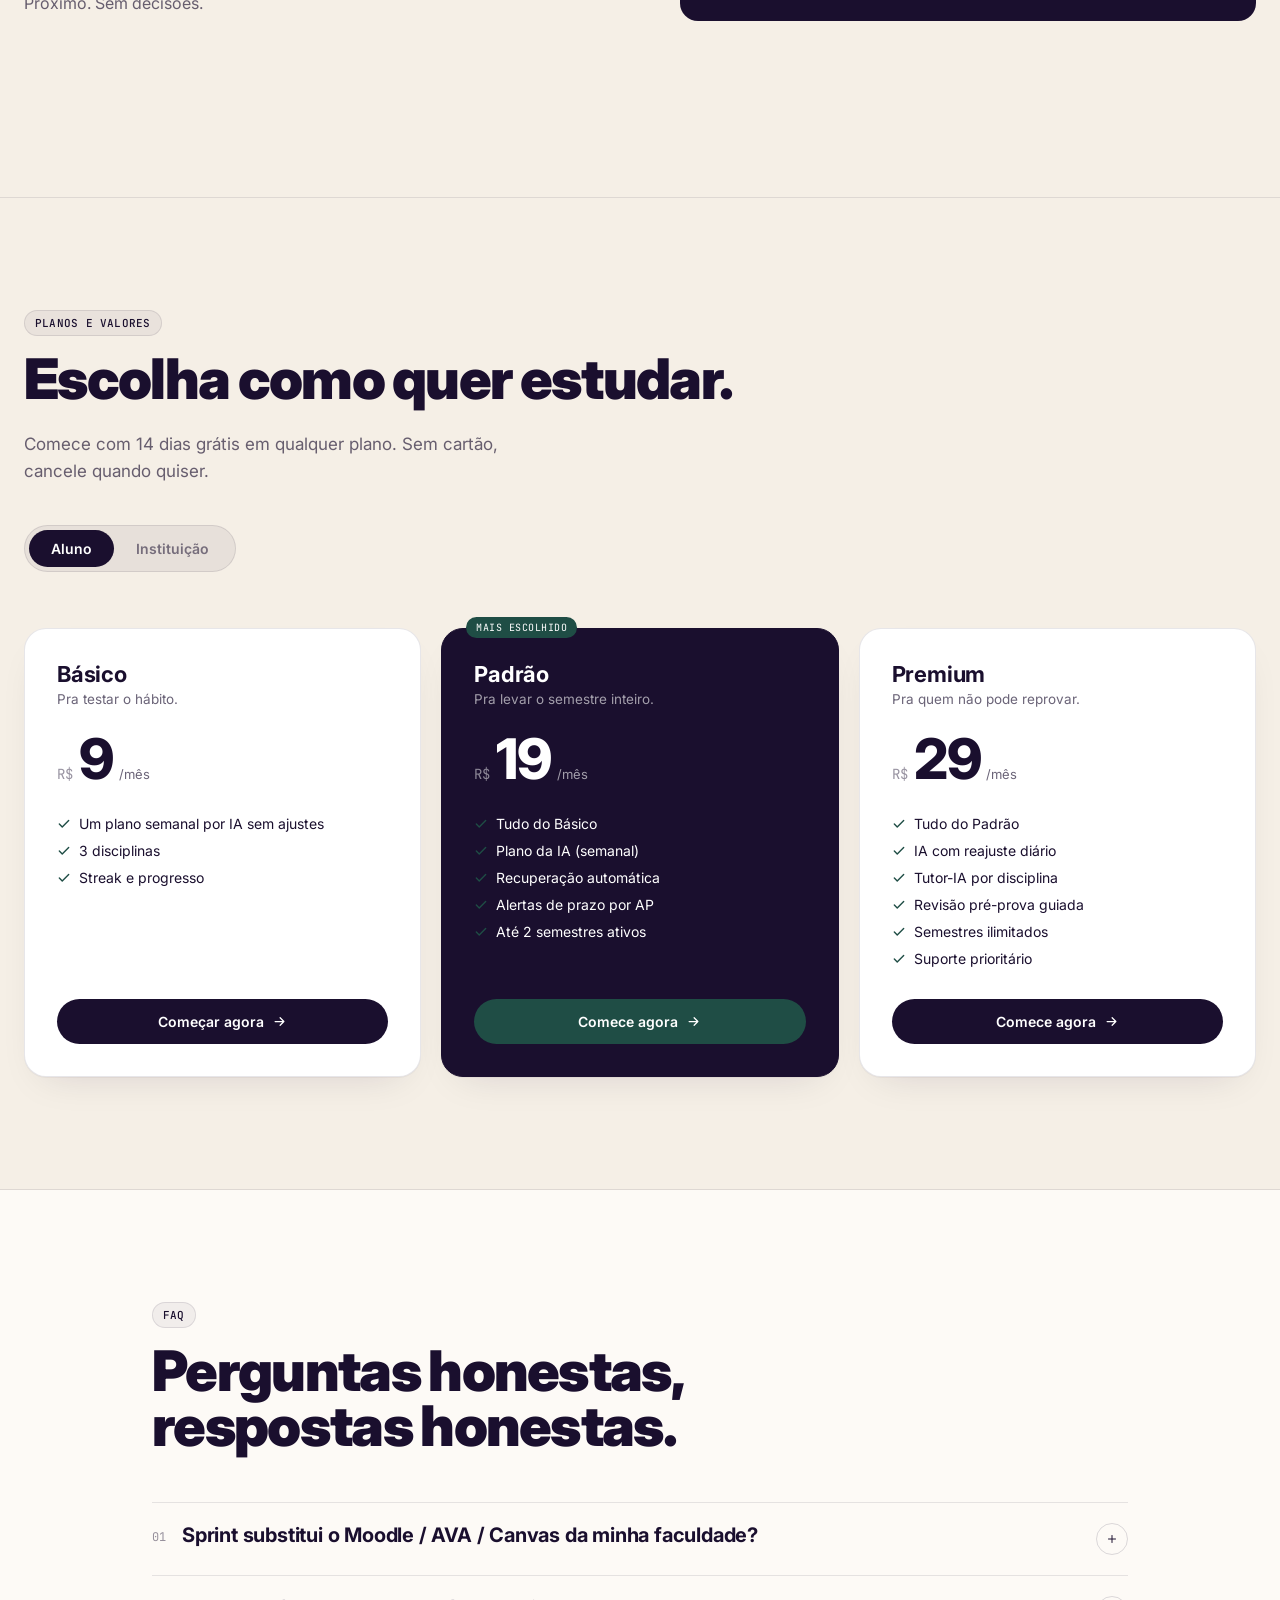
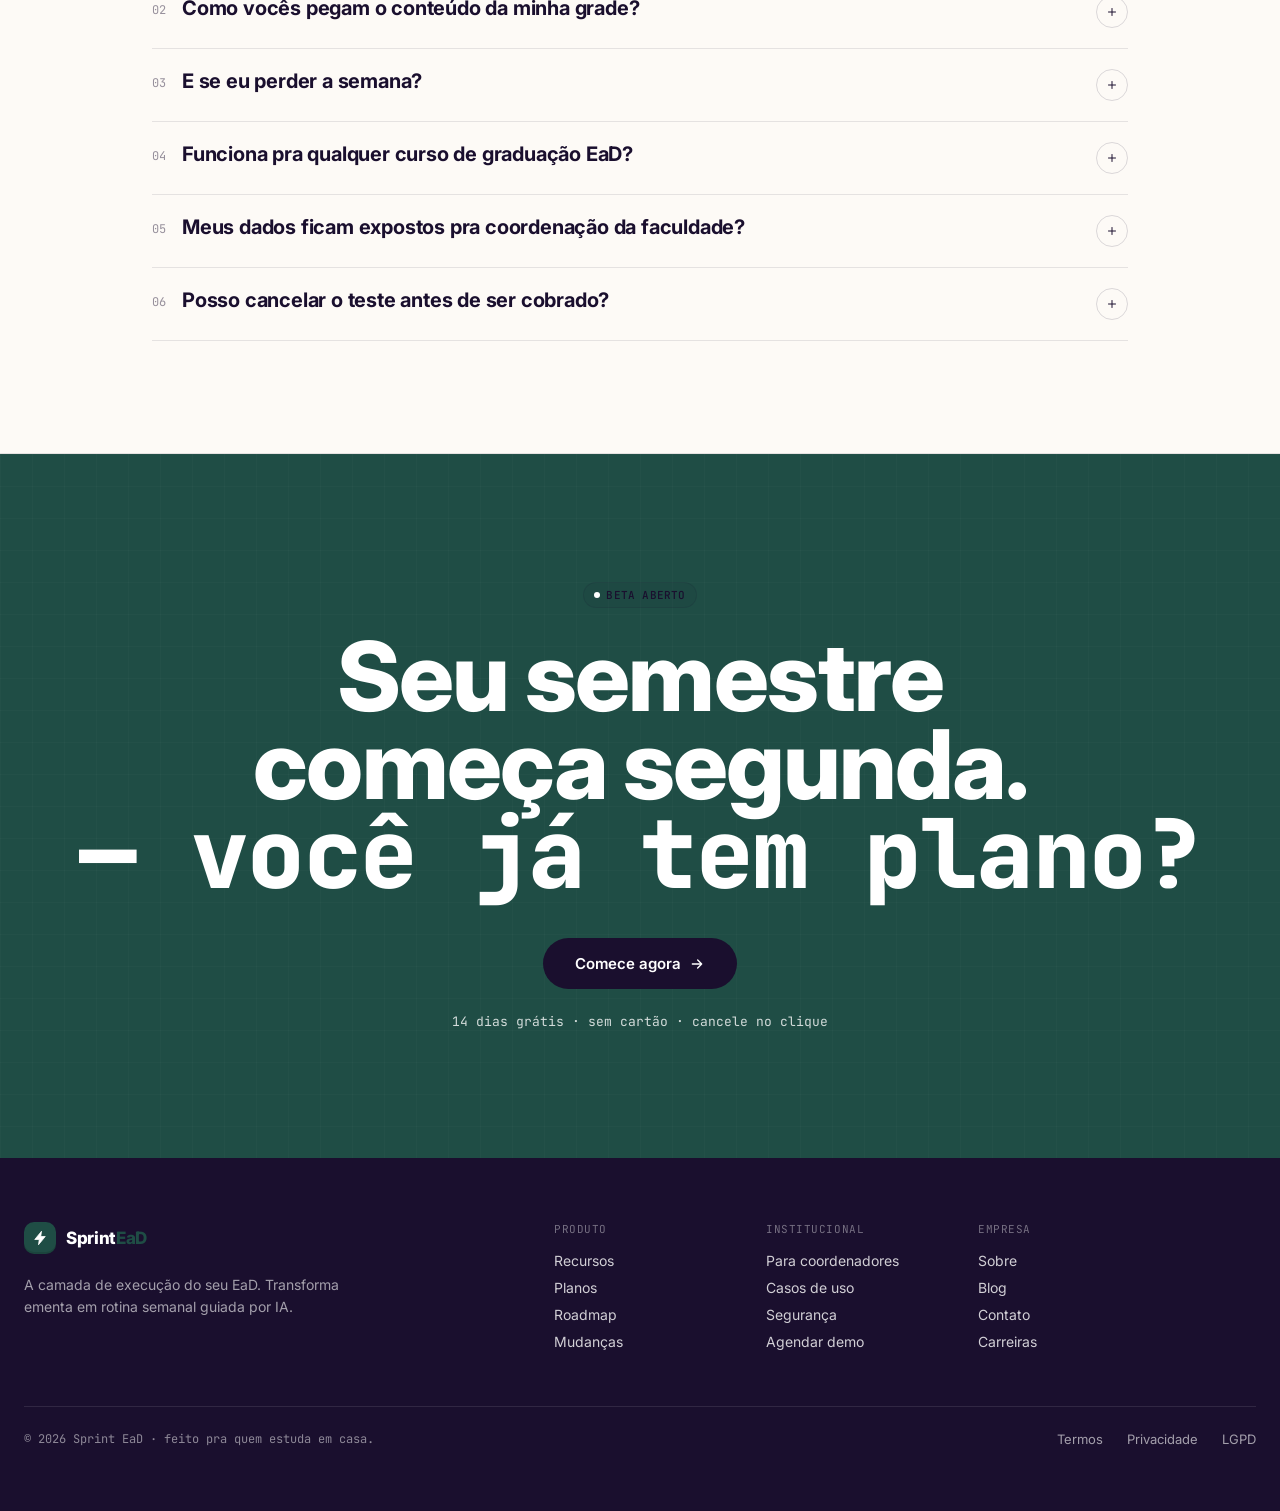
==== commit 4303e880: "Reestruturar layout seguindo padrão Sunsama Hero: texto centralizado com screenshot grande abaixo, r" ====
--- a/index.html
+++ b/index.html
@@ -50,41 +50,25 @@
     <div class="hero-orb hero-orb--b" aria-hidden="true"></div>
 
     <div class="hero__inner">
-      <div class="grid-12 hero__grid">
-        <div class="col-7 hero__copy">
-          <div class="hero__tags">
-            <span class="tag tag--orange"><span class="pulse-dot"></span>Semestre 2026/1</span>
-          </div>
-
-          <h1 class="hero__title">Abra. Veja. Estude.</h1>
-
-          <p class="hero__lead">O Sprint EaD mostra <b>o que estudar em cada dia</b>, com base nas suas disciplinas e no tempo que você tem disponível.</p>
-
-          <div class="hero__cta">
-            <button type="button" class="btn btn--primary btn--lg" data-open-signup>
-              <span>Comece agora</span>
-              <svg width="16" height="16" viewBox="0 0 24 24" fill="none"><path d="M5 12h14M13 6l6 6-6 6" stroke="currentColor" stroke-width="2" stroke-linecap="round" stroke-linejoin="round" /></svg>
-            </button>
-            <a href="#como-funciona" class="hero__secondary-link">
-              Veja como funciona
-              <svg width="16" height="16" viewBox="0 0 24 24" fill="none"><path d="M5 12h14M13 6l6 6-6 6" stroke="currentColor" stroke-width="2" stroke-linecap="round" stroke-linejoin="round" /></svg>
-            </a>
-          </div>
-
-        </div>
-
-        <div class="col-5 hero__preview-col">
-          <div class="preview">
-            <div class="preview-frame">
-              <div class="preview-frame__inner">
-                <img src="assets/dashboard.png" alt="Dashboard do Sprint EaD" />
-              </div>
-              <div class="preview-frame__dots">
-                <span></span><span></span><span class="is-orange"></span>
-              </div>
-            </div>
-          </div>
-        </div>
+      <div class="hero__copy">
+        <div class="hero__tags">
+          <span class="tag tag--orange"><span class="pulse-dot"></span>Semestre 2026/1</span>
+        </div>
+        <h1 class="hero__title">Abra. Veja. Estude.</h1>
+        <p class="hero__lead">O Sprint EaD mostra <b>o que estudar em cada dia</b>, com base nas suas disciplinas e no tempo que você tem disponível.</p>
+        <div class="hero__cta">
+          <button type="button" class="btn btn--primary btn--lg" data-open-signup>
+            <span>Comece agora</span>
+            <svg width="16" height="16" viewBox="0 0 24 24" fill="none"><path d="M5 12h14M13 6l6 6-6 6" stroke="currentColor" stroke-width="2" stroke-linecap="round" stroke-linejoin="round" /></svg>
+          </button>
+          <a href="#como-funciona" class="hero__secondary-link">
+            Veja como funciona
+            <svg width="16" height="16" viewBox="0 0 24 24" fill="none"><path d="M5 12h14M13 6l6 6-6 6" stroke="currentColor" stroke-width="2" stroke-linecap="round" stroke-linejoin="round" /></svg>
+          </a>
+        </div>
+      </div>
+      <div class="hero__screenshot">
+        <img src="assets/dashboard.png" alt="Dashboard do Sprint EaD" />
       </div>
     </div>
   </section>
@@ -165,65 +149,62 @@
   </section>
 
   <!-- COMO FUNCIONA -->
-  <section class="how" id="como-funciona">
-    <div class="how__inner">
-      <div class="how__head">
+  <section class="features" id="como-funciona">
+    <div class="features__inner">
+
+      <div class="features__head">
         <span class="tag tag--dark">Como funciona</span>
-        <h2 class="how__title">Currículo entra,<br />rotina sai.</h2>
-      </div>
-
-      <div class="how__timeline">
-        <div class="how__rule" aria-hidden="true"></div>
-        <div class="grid-12 how__steps">
-          <div class="col-4 how-step">
-            <div class="how-step__head">
-              <span class="how-step__circle">01</span>
-              <span class="how-step__label">Cadastro</span>
-            </div>
-            <h3 class="how-step__title">Cadastro</h3>
-            <p class="how-step__body">O aluno faz o cadastro e informa curso, universidade, disciplinas, módulos e avaliações. Caso não saiba alguma informação, pode cadastrar depois e mesmo assim gerar o plano.</p>
-            <div class="how-step__sample">
-              <div class="mono-line is-mute">// detectado</div>
-              <div class="mono-line">6 disciplinas · 39 módulos</div>
-              <div class="mono-line">3 avaliações · 2 TCCs</div>
-              <div class="mono-line is-orange">✓ plano gerável</div>
-            </div>
-          </div>
-
-          <div class="col-4 how-step">
-            <div class="how-step__head">
-              <span class="how-step__circle">02</span>
-              <span class="how-step__label">Plano</span>
-            </div>
-            <h3 class="how-step__title">IA monta sua semana</h3>
-            <p class="how-step__body">Você diz quanto tempo por dia pode estudar. O Sprint distribui os módulos, respeita prazos e deixa folga para revisão.</p>
-            <div class="how-step__sample how-step__sample--plan">
-              <div class="plan-row"><span class="is-mute">01</span><span>SEG · 45min · Comunic. M4</span></div>
-              <div class="plan-row"><span class="is-mute">02</span><span>TER · 45min · Filos. M3</span></div>
-              <div class="plan-row"><span class="is-mute">03</span><span>QUA · DESCANSO</span></div>
-              <div class="plan-row"><span class="is-mute">04</span><span>QUI · 60min · AP1 review</span></div>
-              <div class="plan-row"><span class="is-mute">05</span><span>SEX · 45min · Didática M2</span></div>
-            </div>
-          </div>
-
-          <div class="col-4 how-step">
-            <div class="how-step__head">
-              <span class="how-step__circle">03</span>
-              <span class="how-step__label">Execução</span>
-            </div>
-            <h3 class="how-step__title">Você só executa</h3>
-            <p class="how-step__body">Abre o app, vê UMA coisa pra estudar hoje. Marca concluído. Streak. Próximo. Sem decisões.</p>
-            <div class="how-step__sample">
-              <div class="mono-line is-mute" style="margin-bottom:8px">AGORA</div>
-              <div class="now-card">
-                <div class="now-card__meta">MÓDULO 4 · 45MIN</div>
-                <div class="now-card__title">Comunicação e Linguagem</div>
-                <div class="now-card__btn">Começar ▶</div>
-              </div>
-            </div>
-          </div>
-        </div>
-      </div>
+        <h2 class="features__title">Currículo entra,<br />rotina sai.</h2>
+      </div>
+
+      <div class="feature-row">
+        <div class="feature-row__copy">
+          <span class="feature-row__num">01</span>
+          <h3 class="feature-row__title">Cadastre seu curso</h3>
+          <p class="feature-row__body">Informe suas disciplinas, módulos e avaliações. Se não tiver todos os dados agora, pode completar depois — o Sprint já gera o plano com o que você tem.</p>
+        </div>
+        <div class="feature-row__visual">
+          <div class="feature-code">
+            <div class="feature-code__line is-mute">// detectado</div>
+            <div class="feature-code__line">6 disciplinas · 39 módulos</div>
+            <div class="feature-code__line">3 avaliações · 2 TCCs</div>
+            <div class="feature-code__line is-green">✓ plano gerável</div>
+          </div>
+        </div>
+      </div>
+
+      <div class="feature-row feature-row--flip">
+        <div class="feature-row__copy">
+          <span class="feature-row__num">02</span>
+          <h3 class="feature-row__title">IA monta sua semana</h3>
+          <p class="feature-row__body">Você diz quanto tempo por dia pode estudar. O Sprint distribui os módulos, respeita prazos e deixa folga para revisão.</p>
+        </div>
+        <div class="feature-row__visual">
+          <div class="feature-code">
+            <div class="feature-code__row"><span class="is-mute">01</span><span>SEG · 45min · Comunic. M4</span></div>
+            <div class="feature-code__row"><span class="is-mute">02</span><span>TER · 45min · Filos. M3</span></div>
+            <div class="feature-code__row"><span class="is-mute">03</span><span>QUA · DESCANSO</span></div>
+            <div class="feature-code__row"><span class="is-mute">04</span><span>QUI · 60min · AP1 review</span></div>
+            <div class="feature-code__row"><span class="is-mute">05</span><span>SEX · 45min · Didática M2</span></div>
+          </div>
+        </div>
+      </div>
+
+      <div class="feature-row">
+        <div class="feature-row__copy">
+          <span class="feature-row__num">03</span>
+          <h3 class="feature-row__title">Você só executa</h3>
+          <p class="feature-row__body">Abre o app, vê UMA coisa pra estudar hoje. Marca concluído. Streak. Próximo. Sem decisões.</p>
+        </div>
+        <div class="feature-row__visual">
+          <div class="feature-now">
+            <div class="feature-now__meta">HOJE · Didática e Prática · Módulo 2</div>
+            <div class="feature-now__title">Fundamentos do planejamento</div>
+            <div class="feature-now__btn">Abrir módulo →</div>
+          </div>
+        </div>
+      </div>
+
     </div>
   </section>
 
--- a/css/style.css
+++ b/css/style.css
@@ -238,12 +238,16 @@
   max-width: 1280px;
   margin: 0 auto;
   padding: 64px 24px 80px;
+  display: flex;
+  flex-direction: column;
+  align-items: center;
+  text-align: center;
 }
 @media (min-width: 768px) {
   .hero__inner { padding: 96px 24px 112px; }
 }
-.hero__grid { align-items: start; }
-.hero__tags { display: flex; align-items: center; gap: 8px; margin-bottom: 24px; }
+.hero__copy { max-width: 720px; }
+.hero__tags { display: flex; align-items: center; justify-content: center; gap: 8px; margin-bottom: 24px; }
 
 .hero__title {
   font-weight: 900;
@@ -262,13 +266,26 @@
   line-height: 1.6;
   color: rgba(var(--ink-rgb), 0.65);
   max-width: 560px;
+  margin-left: auto;
+  margin-right: auto;
 }
 @media (min-width: 768px) {
   .hero__lead { font-size: 19px; }
 }
 .hero__lead b { color: var(--ink); }
 
-.hero__cta { margin-top: 36px; display: flex; flex-wrap: wrap; align-items: center; gap: 8px 24px; }
+.hero__cta { margin-top: 36px; display: flex; flex-wrap: wrap; align-items: center; justify-content: center; gap: 8px 24px; }
+
+.hero__screenshot {
+  margin-top: 56px;
+  width: 100%;
+  max-width: 1080px;
+  border-radius: 16px;
+  overflow: hidden;
+  border: 1px solid rgba(var(--ink-rgb), 0.1);
+  box-shadow: 0 1px 0 rgba(var(--ink-rgb), 0.04), 0 32px 80px -24px rgba(var(--ink-rgb), 0.2);
+}
+.hero__screenshot img { display: block; width: 100%; height: auto; }
 
 .hero__secondary-link {
   display: inline-flex;
@@ -306,42 +323,6 @@
 .hero__avatar--3 { background: var(--blue); }
 .hero__avatar--4 { background: var(--orange-deep); }
 
-.hero__preview-col { margin-top: 40px; }
-@media (min-width: 768px) {
-  .hero__preview-col { margin-top: 0; }
-}
-
-.preview { position: relative; }
-
-.preview-frame {
-  position: relative;
-  border-radius: 24px;
-  border: 1px solid rgba(var(--ink-rgb), 0.1);
-  background: #fff;
-  padding: 8px;
-  box-shadow: 0 1px 0 rgba(var(--ink-rgb), 0.04), 0 16px 40px -20px rgba(var(--ink-rgb), 0.15);
-}
-.preview-frame__inner {
-  border-radius: 14px;
-  overflow: hidden;
-  border: 1px solid rgba(var(--ink-rgb), 0.05);
-}
-.preview-frame__inner img { display: block; width: 100%; height: auto; }
-.preview-frame__dots {
-  position: absolute;
-  top: 12px;
-  right: 12px;
-  display: flex;
-  align-items: center;
-  gap: 6px;
-}
-.preview-frame__dots span {
-  width: 8px;
-  height: 8px;
-  border-radius: 999px;
-  background: rgba(var(--ink-rgb), 0.2);
-}
-.preview-frame__dots span.is-orange { background: var(--orange); }
 
 /* =========================================================
    Trust strip / marquee
@@ -388,24 +369,24 @@
 /* =========================================================
    Section heading shared
    ========================================================= */
-.problem, .how, .pricing, .faq { position: relative; border-bottom: 1px solid var(--line); }
+.problem, .features, .pricing, .faq { position: relative; border-bottom: 1px solid var(--line); }
 .problem, .faq { background: var(--bg); }
-.how, .pricing { background: var(--bg-2); }
-
-.problem__inner, .how__inner, .pricing__inner {
+.features, .pricing { background: var(--bg-2); }
+
+.problem__inner, .pricing__inner {
   max-width: 1280px;
   margin: 0 auto;
   padding: 80px 24px;
 }
 @media (min-width: 768px) {
-  .problem__inner, .how__inner, .pricing__inner { padding: 112px 24px; }
+  .problem__inner, .pricing__inner { padding: 112px 24px; }
 }
 .faq__inner { max-width: 1024px; margin: 0 auto; padding: 80px 24px; }
 @media (min-width: 768px) {
   .faq__inner { padding: 112px 24px; }
 }
 
-.section-title, .problem__title, .how__title, .pricing__title, .faq__title {
+.section-title, .problem__title, .pricing__title, .faq__title {
   margin-top: 16px;
   font-weight: 900;
   letter-spacing: -0.03em;
@@ -414,7 +395,7 @@
   color: var(--ink);
 }
 @media (min-width: 768px) {
-  .section-title, .problem__title, .how__title, .pricing__title, .faq__title { font-size: 56px; }
+  .section-title, .problem__title, .pricing__title, .faq__title { font-size: 56px; }
 }
 
 /* =========================================================
@@ -458,67 +439,51 @@
 .pain-card__body { margin-top: 8px; font-size: 14.5px; color: rgba(var(--ink-rgb), 0.65); line-height: 1.6; }
 
 /* =========================================================
-   How it works
-   ========================================================= */
-.how__head { margin-bottom: 56px; }
-.how__timeline { position: relative; }
-.how__rule { display: none; position: absolute; left: 0; right: 0; top: 68px; }
-@media (min-width: 768px) {
-  .how__rule { display: block; }
-}
-.how__steps { position: relative; }
-.how-step { display: flex; flex-direction: column; }
-.how-step__head { display: flex; align-items: center; gap: 12px; margin-bottom: 24px; }
-.how-step__circle {
-  width: 48px;
-  height: 48px;
-  border-radius: 999px;
+   Features (Como funciona)
+   ========================================================= */
+.features__inner { max-width: 1280px; margin: 0 auto; padding: 80px 24px; }
+@media (min-width: 768px) { .features__inner { padding: 112px 24px; } }
+
+.features__head { margin-bottom: 80px; }
+.features__title { margin-top: 16px; font-weight: 900; letter-spacing: -0.03em; font-size: 42px; line-height: 0.98; color: var(--ink); }
+@media (min-width: 768px) { .features__title { font-size: 56px; } }
+
+.feature-row {
+  display: grid;
+  grid-template-columns: 1fr;
+  gap: 40px;
+  align-items: center;
+  padding: 64px 0;
+  border-top: 1px solid var(--line);
+}
+@media (min-width: 768px) {
+  .feature-row { grid-template-columns: 1fr 1fr; gap: 80px; }
+  .feature-row--flip .feature-row__copy { order: 2; }
+  .feature-row--flip .feature-row__visual { order: 1; }
+}
+
+.feature-row__num { font-family: 'JetBrains Mono', monospace; font-size: 12px; color: rgba(var(--ink-rgb), 0.4); }
+.feature-row__title { margin-top: 12px; font-weight: 700; font-size: 28px; letter-spacing: -0.02em; color: var(--ink); line-height: 1.15; }
+.feature-row__body { margin-top: 12px; font-size: 16px; color: rgba(var(--ink-rgb), 0.65); line-height: 1.65; }
+
+.feature-code {
   background: var(--ink);
-  color: #fff;
-  display: grid;
-  place-items: center;
+  border-radius: 18px;
+  padding: 24px;
   font-family: 'JetBrains Mono', monospace;
   font-size: 13px;
-  font-weight: 600;
-  flex-shrink: 0;
-}
-.how-step__label {
-  font-family: 'JetBrains Mono', monospace;
-  font-size: 11px;
-  text-transform: uppercase;
-  letter-spacing: 0.05em;
-  color: rgba(var(--ink-rgb), 0.45);
-}
-.how-step__title { font-weight: 700; font-size: 22px; color: var(--ink); letter-spacing: -0.01em; }
-.how-step__body { margin-top: 8px; font-size: 14.5px; color: rgba(var(--ink-rgb), 0.65); line-height: 1.6; }
-.how-step__sample {
-  margin-top: 20px;
-  flex: 1;
-  border-radius: 18px;
-  background: #fff;
-  border: 1px solid var(--line);
-  padding: 16px;
-  box-shadow: 0 1px 0 rgba(var(--ink-rgb), 0.04), 0 16px 40px -20px rgba(var(--ink-rgb), 0.15);
-}
-.mono-line { font-family: 'JetBrains Mono', monospace; font-size: 11px; line-height: 1.6; }
-.mono-line.is-mute { color: rgba(var(--ink-rgb), 0.45); }
-.mono-line.is-orange { color: var(--orange); margin-top: 4px; }
-.plan-row { font-family: 'JetBrains Mono', monospace; font-size: 11px; display: flex; gap: 8px; margin-top: 4px; }
-.plan-row:first-child { margin-top: 0; }
-.plan-row .is-mute { color: rgba(var(--ink-rgb), 0.45); }
-.now-card { background: var(--ink); color: #fff; border-radius: 18px; padding: 12px; }
-.now-card__meta { font-family: 'JetBrains Mono', monospace; font-size: 11px; color: rgba(255, 255, 255, 0.6); }
-.now-card__title { margin-top: 4px; font-size: 15px; font-weight: 600; }
-.now-card__btn {
-  margin-top: 8px;
-  background: var(--orange);
   color: #fff;
-  border-radius: 999px;
-  font-size: 12px;
-  font-weight: 600;
-  text-align: center;
-  padding: 6px 0;
-}
+}
+.feature-code__line { line-height: 1.8; }
+.feature-code__line.is-mute { color: rgba(255,255,255,0.45); }
+.feature-code__line.is-green { color: #4ade80; margin-top: 4px; }
+.feature-code__row { display: flex; gap: 12px; line-height: 1.8; }
+.feature-code__row .is-mute { color: rgba(255,255,255,0.4); }
+
+.feature-now { background: var(--ink); color: #fff; border-radius: 18px; padding: 24px; }
+.feature-now__meta { font-family: 'JetBrains Mono', monospace; font-size: 11px; color: rgba(255,255,255,0.55); }
+.feature-now__title { margin-top: 8px; font-size: 18px; font-weight: 600; }
+.feature-now__btn { margin-top: 16px; background: var(--orange); color: #fff; border-radius: 999px; font-size: 13px; font-weight: 600; padding: 8px 16px; display: inline-block; }
 
 .check-bullet {
   width: 20px;
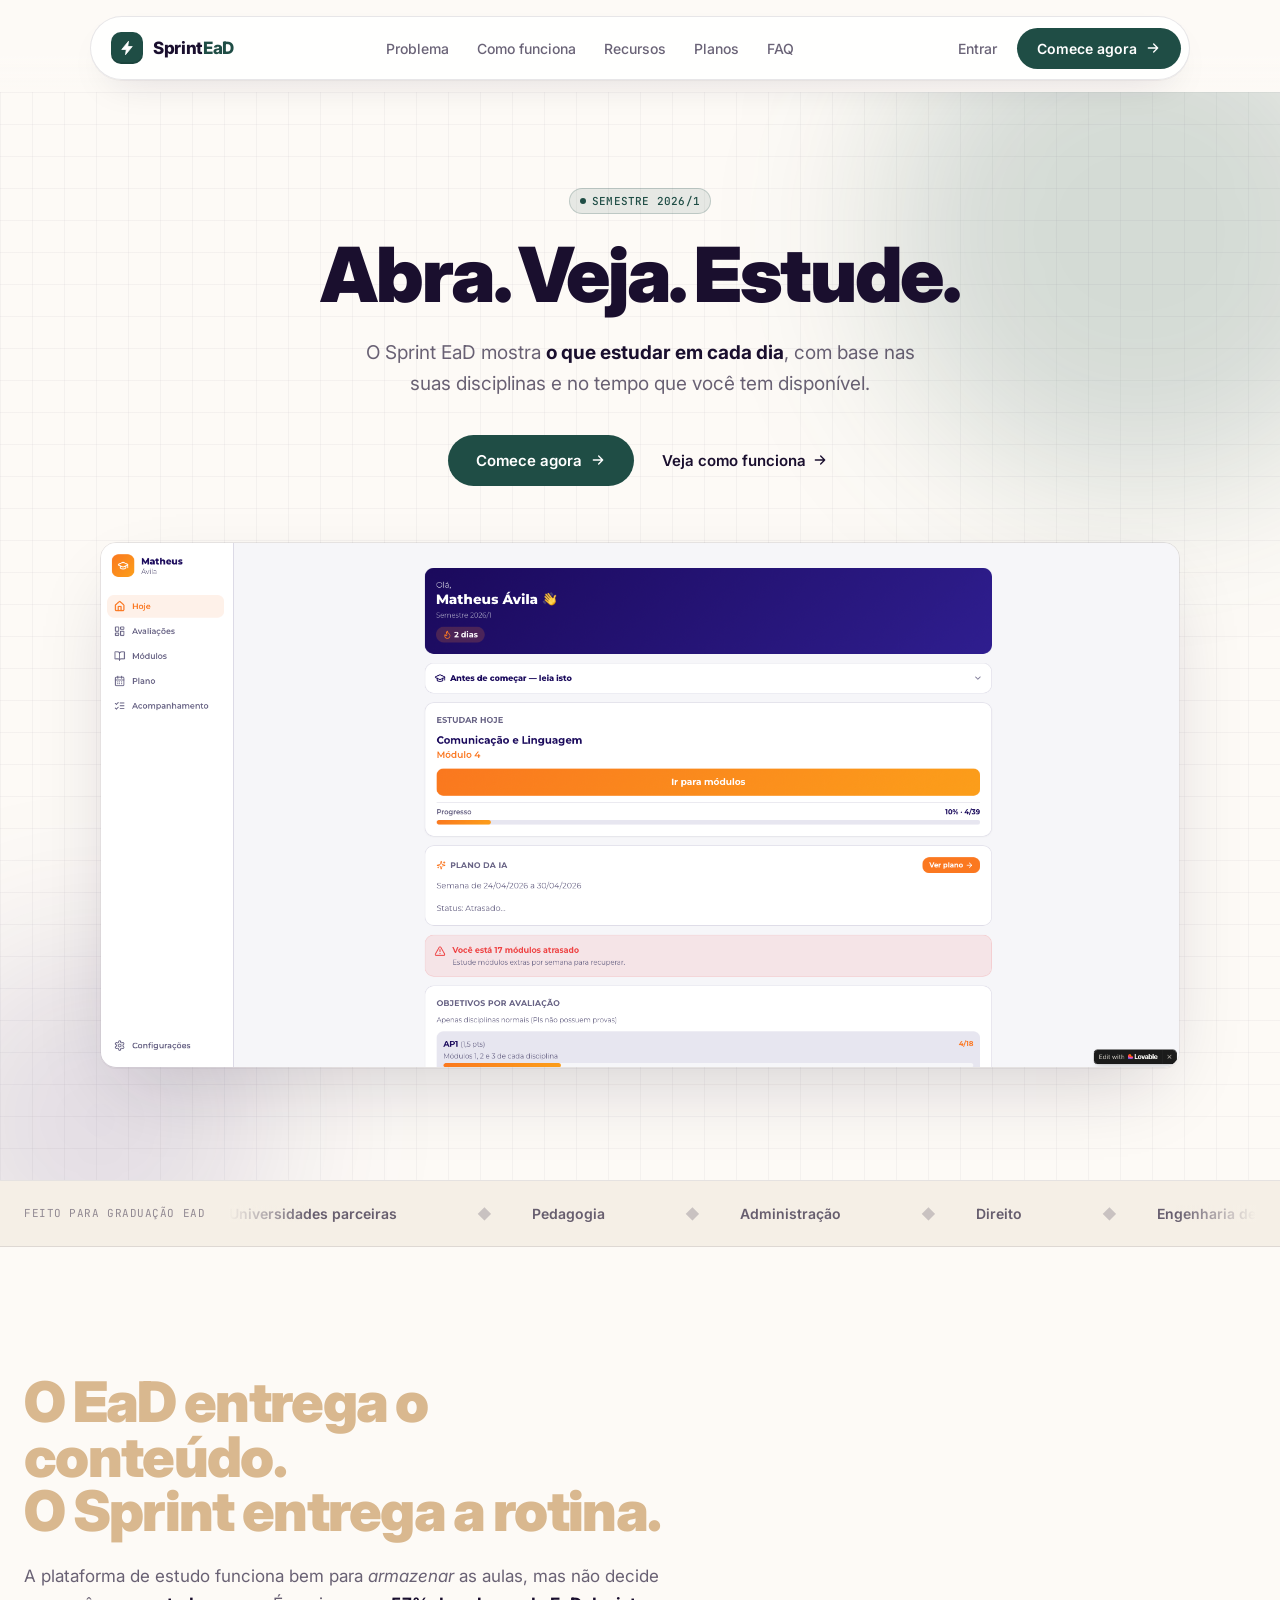
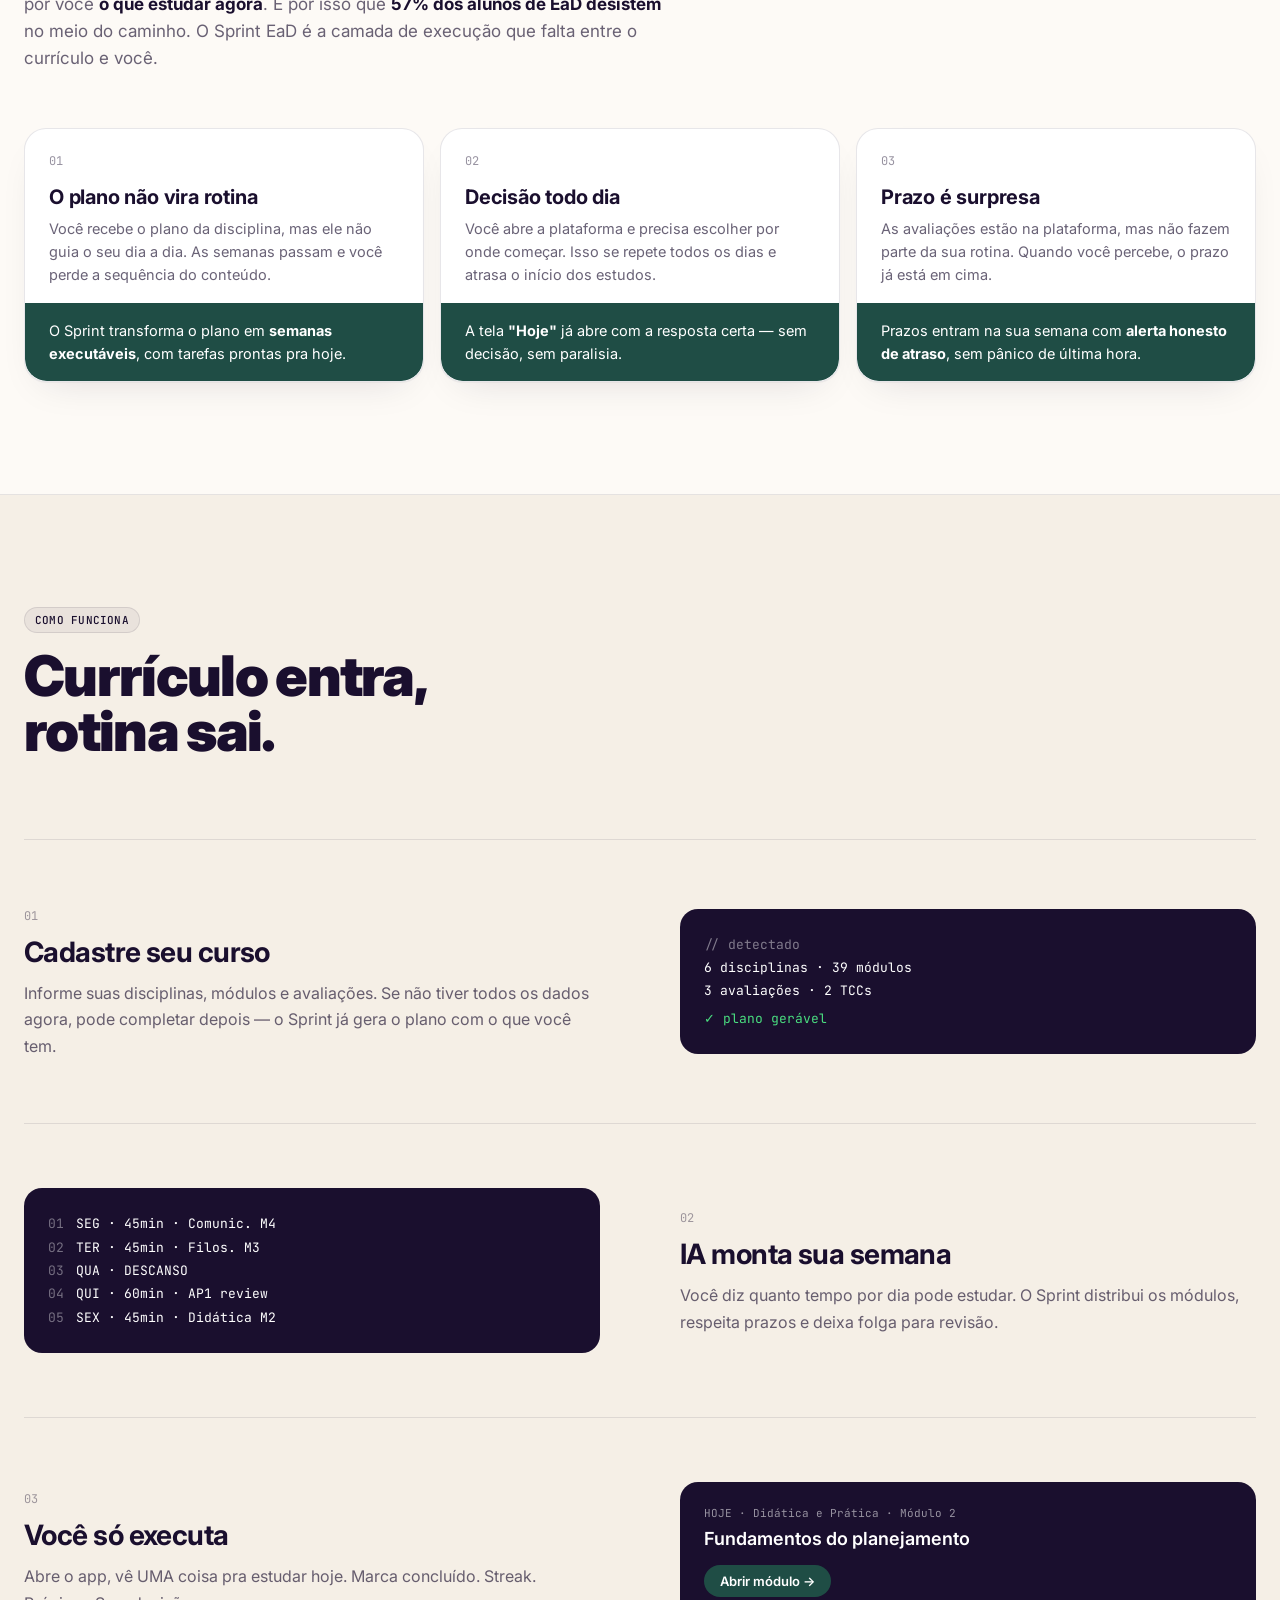
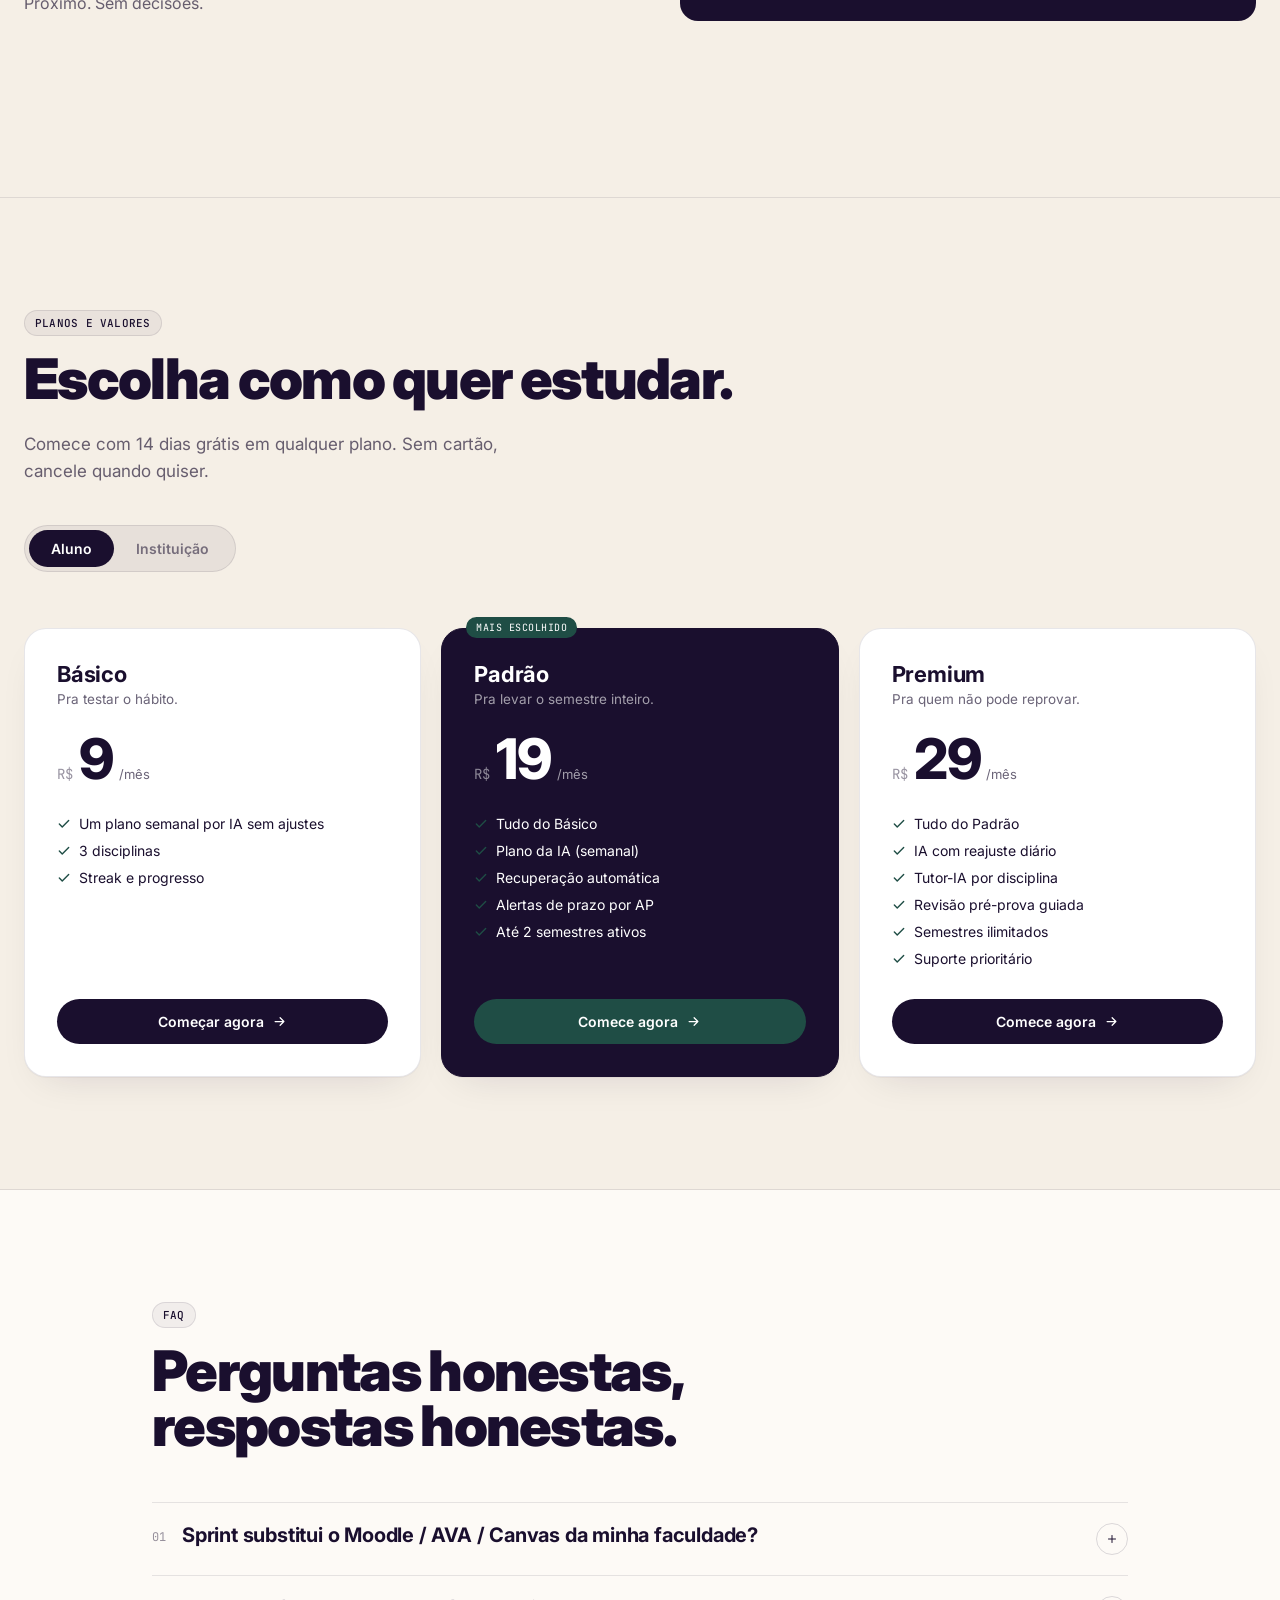
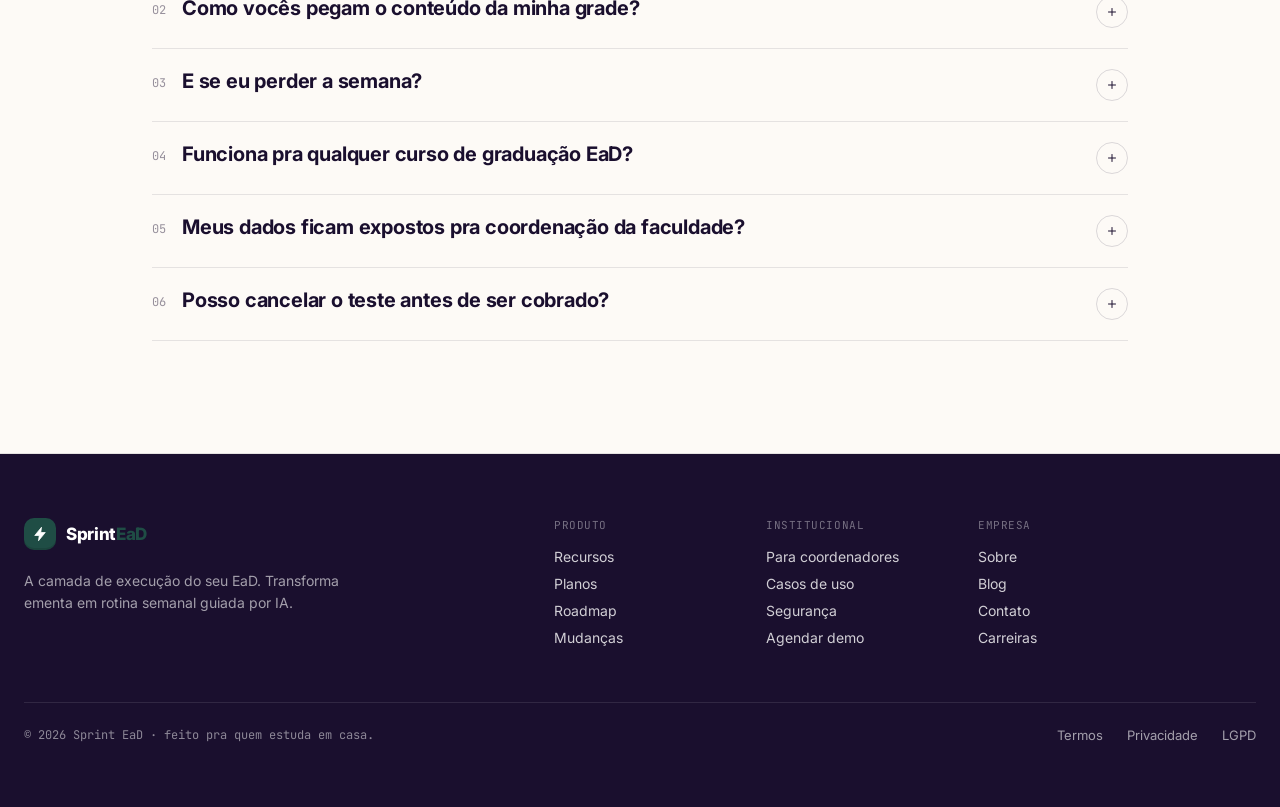
==== commit 56efc008: "Remover seção CTA final Remove o bloco "Seu semestre começa segunda. — você já tem plano?" e os esti" ====
--- a/index.html
+++ b/index.html
@@ -345,21 +345,6 @@
     </div>
   </section>
 
-  <!-- CTA FINAL -->
-  <section class="final-cta">
-    <div class="grid-paper grid-paper--dark final-cta__paper" aria-hidden="true"></div>
-    <div class="final-cta__inner">
-      <span class="tag tag--dark final-cta__tag"><span class="pulse-dot pulse-dot--white"></span>Beta aberto</span>
-      <h2 class="final-cta__title">Seu semestre<br />começa segunda.<br /><span class="final-cta__mono">— você já tem plano?</span></h2>
-      <div class="final-cta__actions">
-        <button type="button" class="btn btn--ink" data-open-signup>
-          Comece agora
-          <svg width="16" height="16" viewBox="0 0 24 24" fill="none"><path d="M5 12h14M13 6l6 6-6 6" stroke="currentColor" stroke-width="2" stroke-linecap="round" stroke-linejoin="round" /></svg>
-        </button>
-      </div>
-      <p class="final-cta__fineprint">14 dias grátis · sem cartão · cancele no clique</p>
-    </div>
-  </section>
 
 </main>
 
--- a/css/style.css
+++ b/css/style.css
@@ -597,39 +597,6 @@
 .faq-item[open] .faq-item__chev { transform: rotate(45deg); }
 .faq-item__a { padding: 0 40px; margin-top: 12px; font-size: 15px; color: rgba(var(--ink-rgb), 0.65); line-height: 1.6; }
 
-/* =========================================================
-   Final CTA
-   ========================================================= */
-.final-cta { position: relative; overflow: hidden; background: var(--orange); color: #fff; }
-.final-cta__paper { opacity: 0.4; }
-.final-cta__inner {
-  position: relative;
-  max-width: 1280px;
-  margin: 0 auto;
-  padding: 96px 24px;
-  text-align: center;
-}
-@media (min-width: 768px) {
-  .final-cta__inner { padding: 128px 24px; }
-}
-.final-cta__tag { margin-bottom: 0; }
-.final-cta__title {
-  margin-top: 24px;
-  font-weight: 800;
-  letter-spacing: -0.02em;
-  font-size: 56px;
-  line-height: 0.92;
-}
-@media (min-width: 768px) {
-  .final-cta__title { font-size: 96px; }
-}
-.final-cta__mono { font-family: 'JetBrains Mono', monospace; font-style: normal; }
-.final-cta__actions { margin-top: 40px; display: flex; flex-direction: column; justify-content: center; gap: 12px; }
-@media (min-width: 640px) {
-  .final-cta__actions { flex-direction: row; }
-}
-.final-cta__actions .btn { justify-content: center; padding: 16px 32px; font-size: 15px; }
-.final-cta__fineprint { margin-top: 24px; font-size: 13px; color: rgba(255, 255, 255, 0.8); font-family: 'JetBrains Mono', monospace; }
 
 /* =========================================================
    Footer
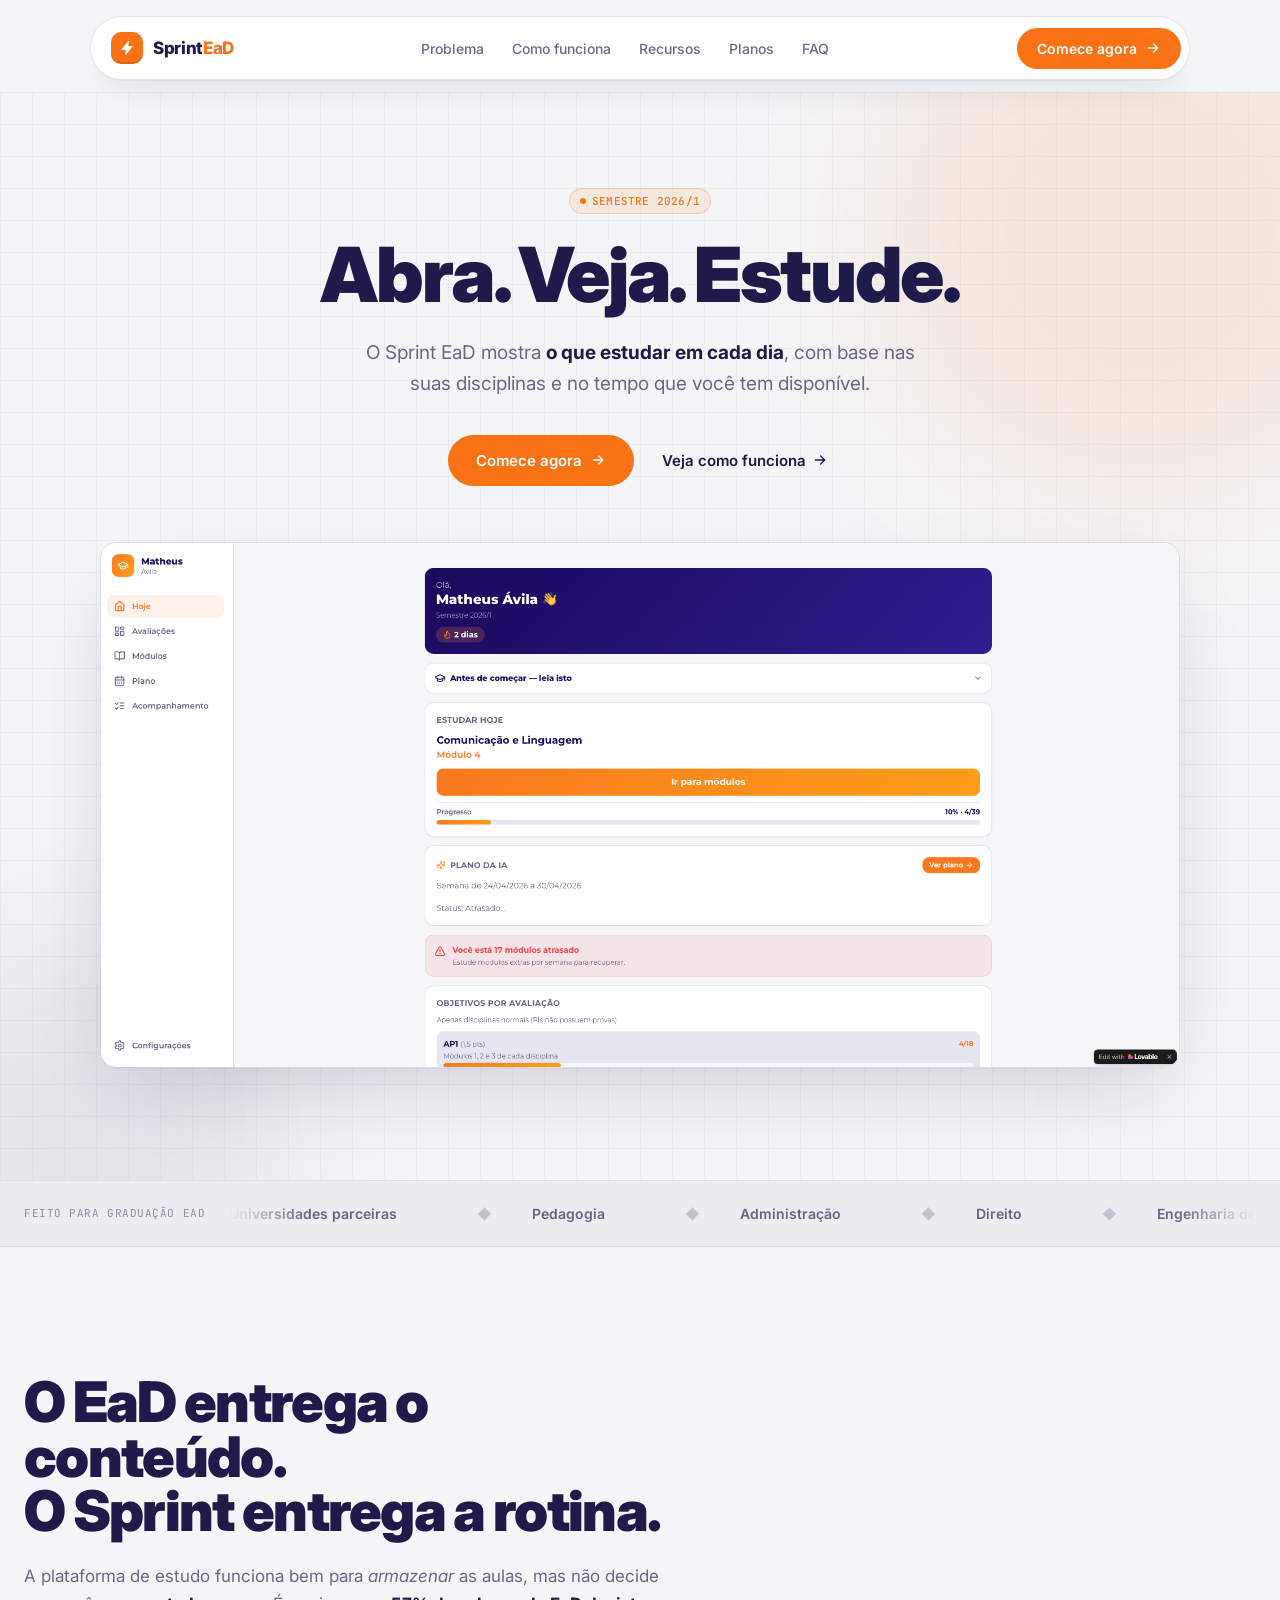
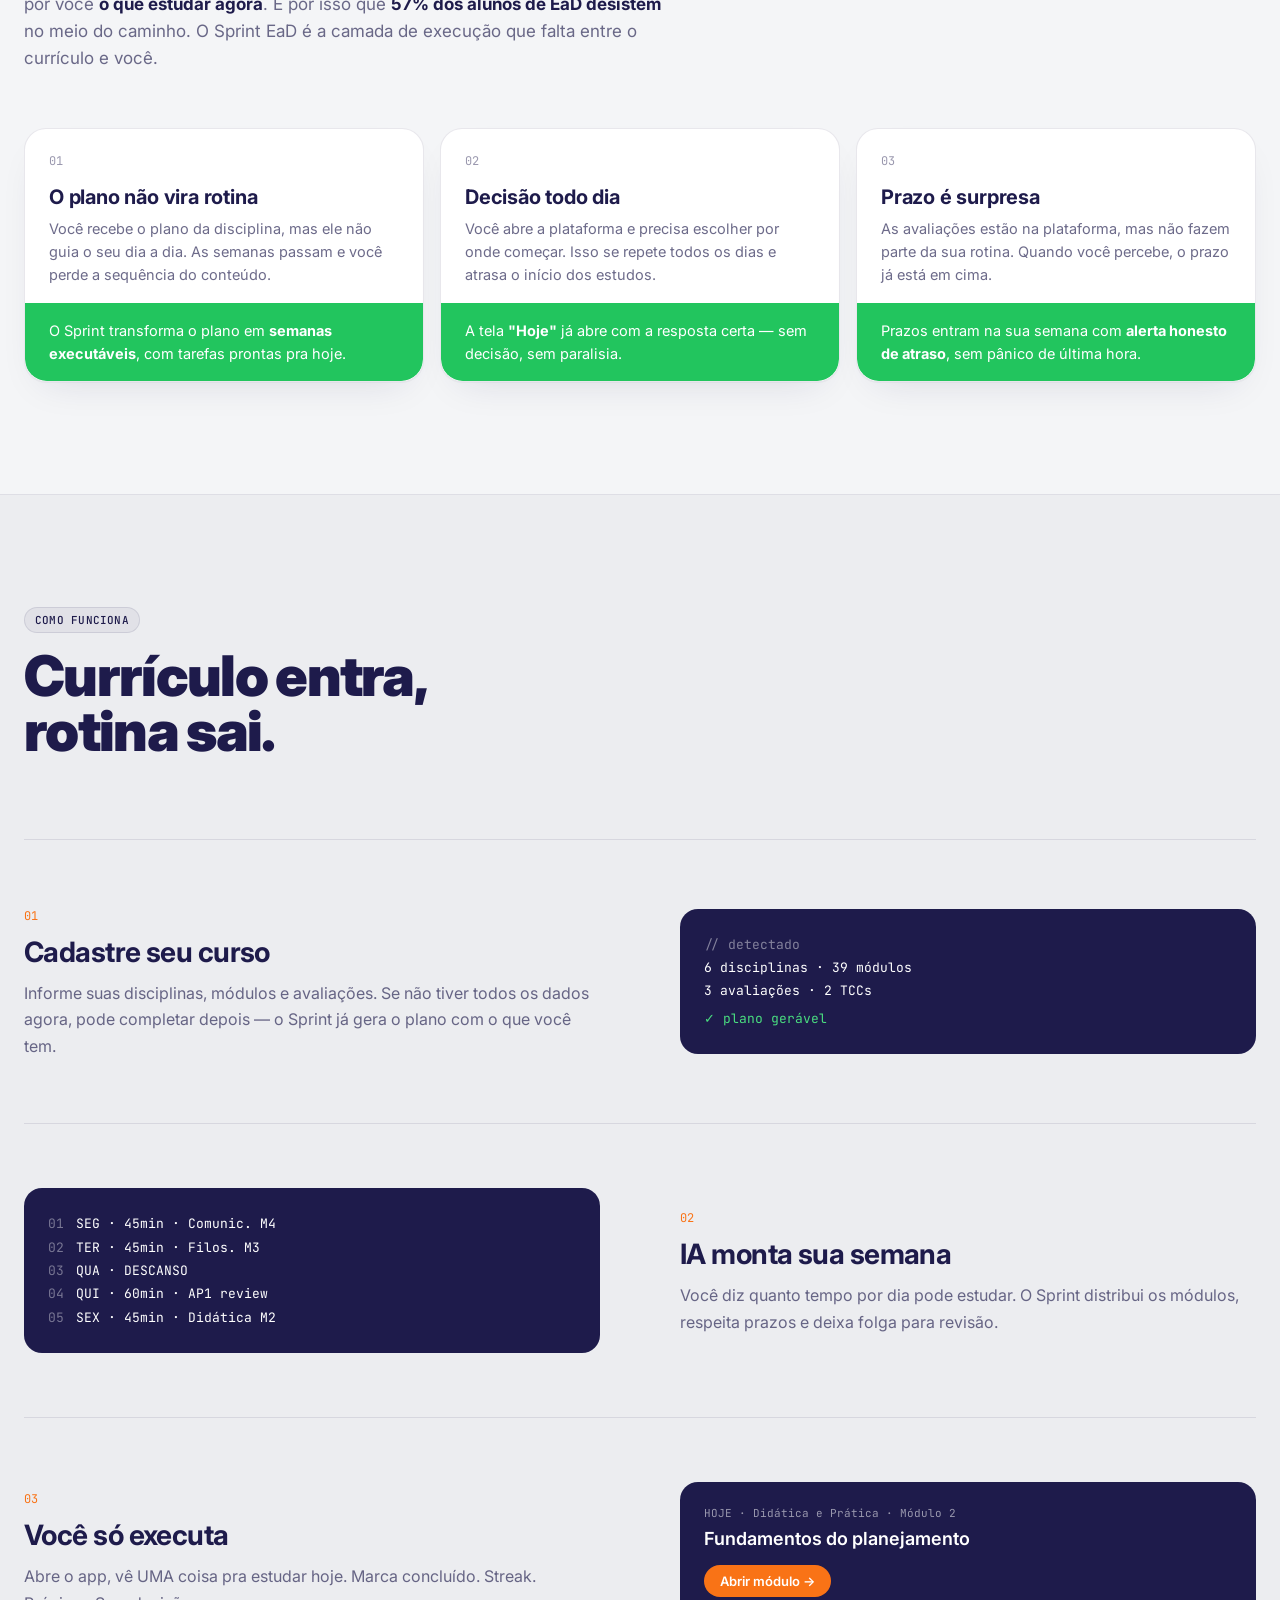
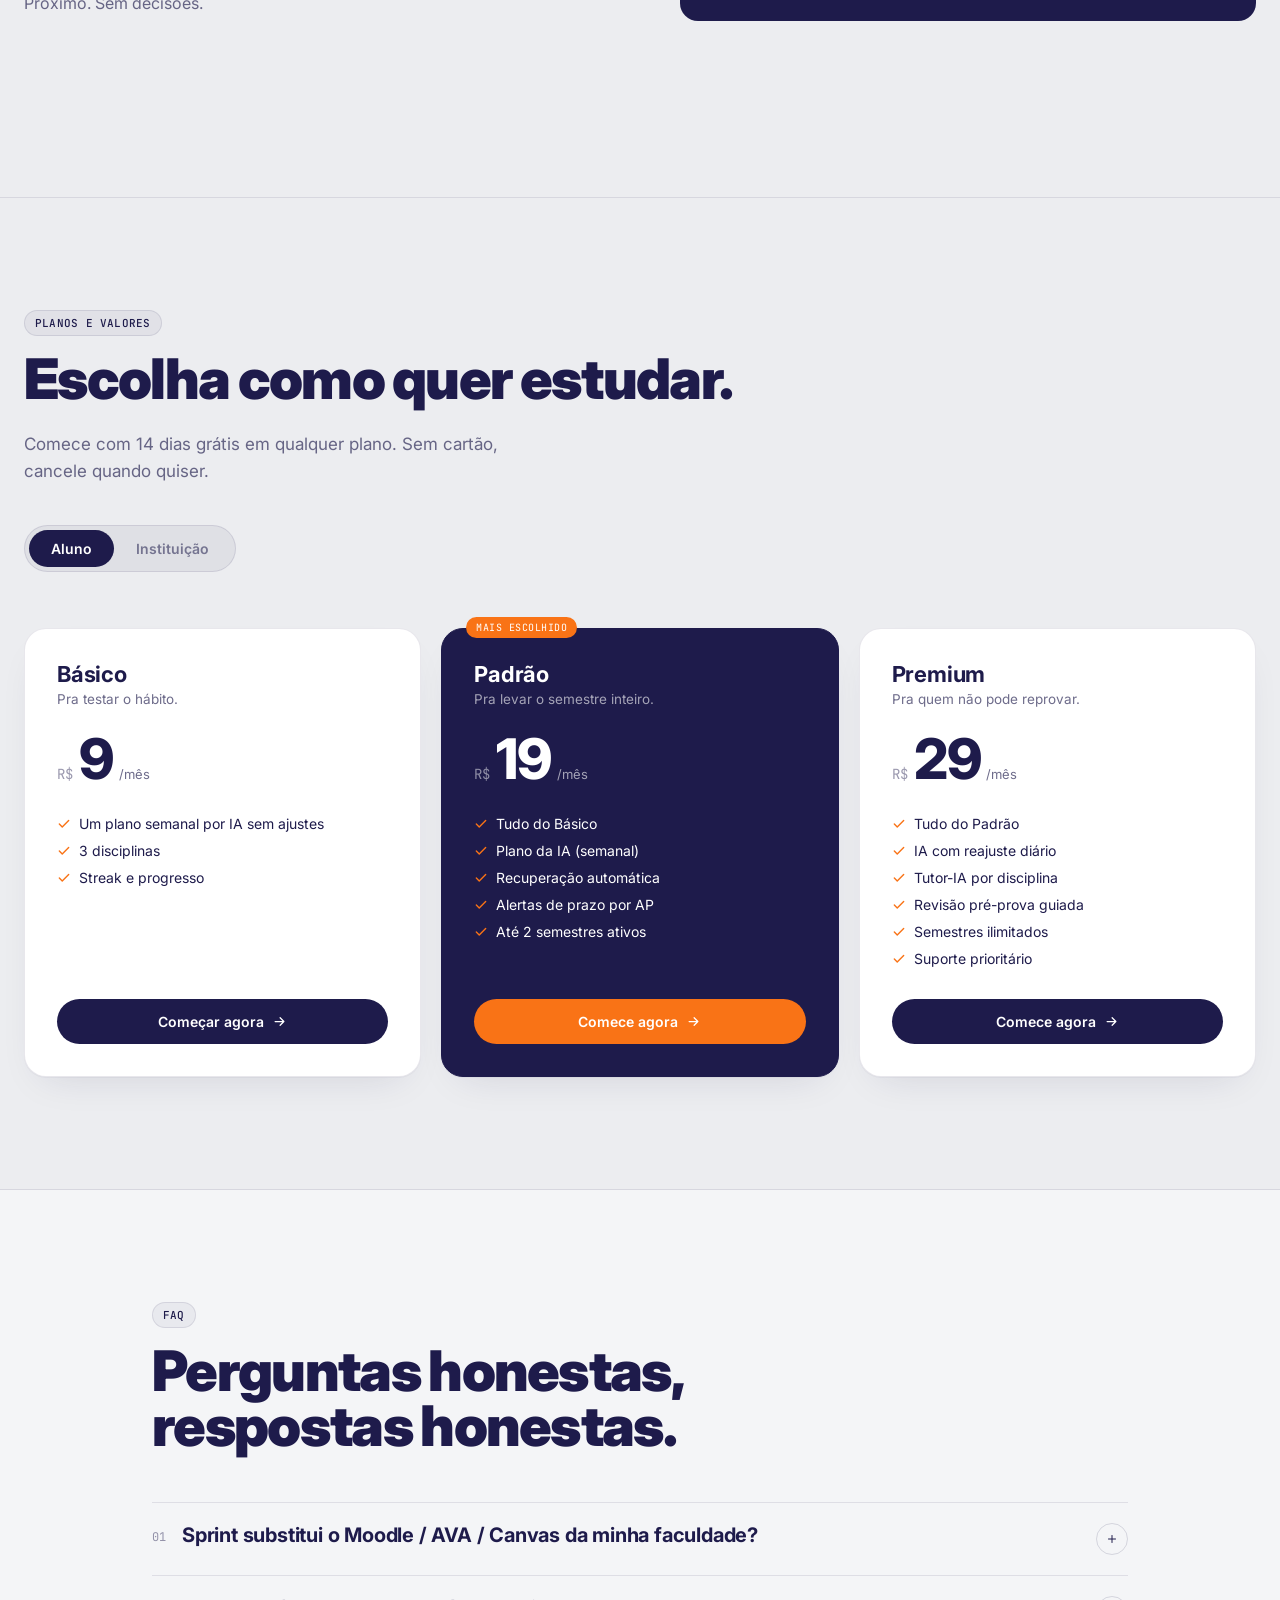
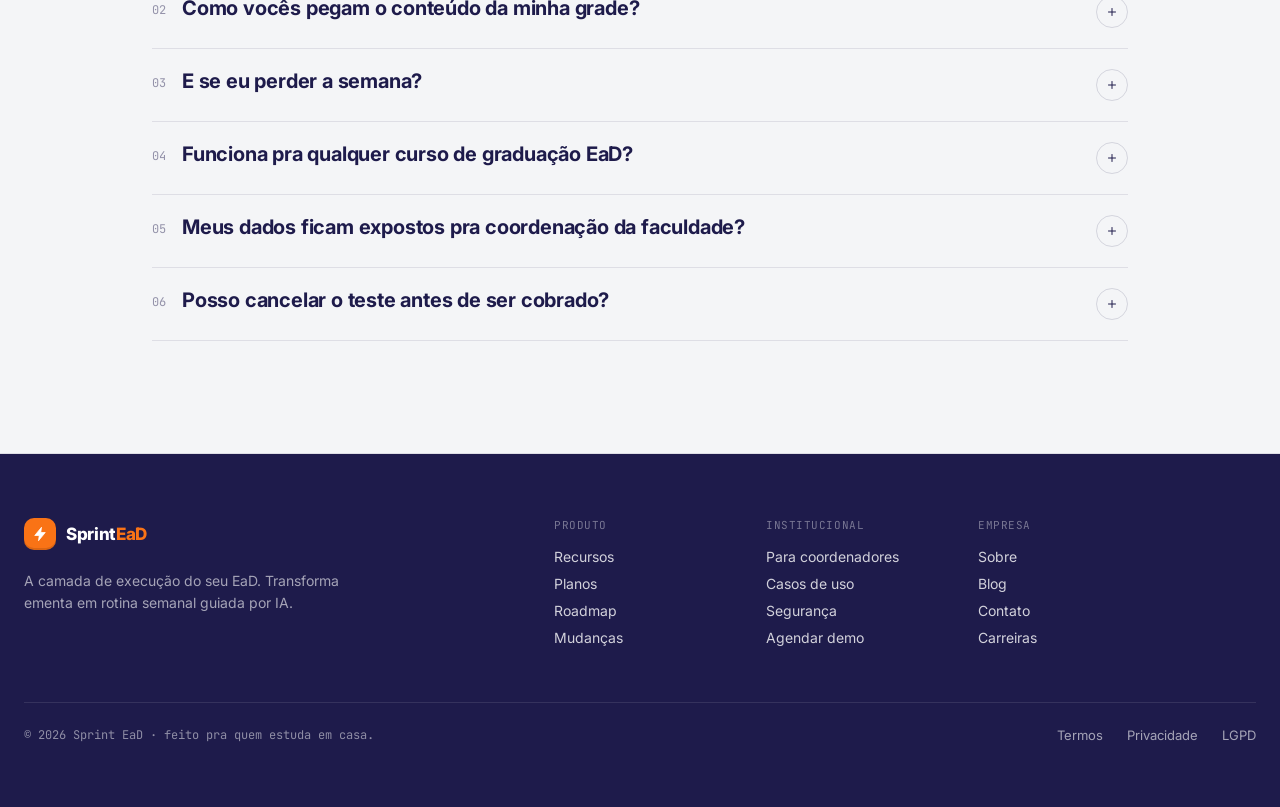
==== commit a719c48b: "Remover link de acesso ao app do navbar Remove o botão "Entrar" (link para app.sprintead.com.br) e a" ====
--- a/index.html
+++ b/index.html
@@ -32,7 +32,6 @@
       <a href="#faq">FAQ</a>
     </nav>
     <div class="navbar__actions">
-      <a class="navbar__login" href="https://app.sprintead.com.br">Entrar</a>
       <button type="button" class="btn btn--primary" data-open-signup>
         <span>Comece agora</span>
         <svg width="16" height="16" viewBox="0 0 24 24" fill="none"><path d="M5 12h14M13 6l6 6-6 6" stroke="currentColor" stroke-width="2" stroke-linecap="round" stroke-linejoin="round" /></svg>
--- a/css/style.css
+++ b/css/style.css
@@ -19,23 +19,26 @@
 ::selection { background: var(--orange); color: #fff; }
 
 :root {
-  --ink: #1a0f2e;
-  --ink-rgb: 26, 15, 46;
-  --bg: #fdfaf6;
-  --bg-2: #f5efe6;
-  --bg-2-rgb: 245, 239, 230;
-  --orange: #1f4d45;
-  --orange-rgb: 31, 77, 69;
-  --orange-deep: #14352f;
-  --purple-deep: #1c3b35;
-  --line: rgba(26, 15, 46, 0.10);
-  --blue: #d9b88f;
+  --ink: #1e1b4b;
+  --ink-rgb: 30, 27, 75;
+  --bg: #f4f5f7;
+  --bg-2: #ecedf0;
+  --bg-2-rgb: 236, 237, 240;
+  --orange: #f97316;
+  --orange-rgb: 249, 115, 22;
+  --orange-deep: #ea6806;
+  --purple-deep: #ea6806;
+  --line: rgba(30, 27, 75, 0.10);
+  --blue: #22c55e;
+  --teal: #22c55e;
+  --lime: #f97316;
+  --mauve: #f97316;
 }
 
 .text-ink { color: var(--ink); }
 .text-ink-soft { color: rgba(var(--ink-rgb), 0.65); }
 .text-ink-mute { color: rgba(var(--ink-rgb), 0.45); }
-.text-orange { color: var(--orange); }
+.text-orange { color: var(--lime); }
 .font-mono { font-family: 'JetBrains Mono', ui-monospace, monospace; }
 
 /* =========================================================
@@ -108,7 +111,7 @@
   width: 6px;
   height: 6px;
   border-radius: 999px;
-  background: var(--orange);
+  background: var(--lime);
   animation: softPulse 1.8s ease-in-out infinite;
 }
 .pulse-dot--white { background: #fff; }
@@ -132,7 +135,7 @@
   background: rgba(255, 255, 255, 0.7);
   color: var(--ink);
 }
-.tag--orange { background: rgba(var(--orange-rgb), 0.10); color: var(--orange); border-color: rgba(var(--orange-rgb), 0.20); }
+.tag--orange { background: rgba(249, 115, 22, 0.10); color: var(--orange); border-color: rgba(249, 115, 22, 0.25); }
 .tag--dark { background: rgba(var(--ink-rgb), 0.05); color: var(--ink); border-color: rgba(var(--ink-rgb), 0.10); }
 
 /* =========================================================
@@ -189,7 +192,7 @@
   width: 32px;
   height: 32px;
   border-radius: 10px;
-  background: var(--orange);
+  background: var(--lime);
   box-shadow: inset 0 -2px 0 rgba(0, 0, 0, 0.12);
 }
 .logo-mark--sm { width: 30px; height: 30px; border-radius: 9px; }
@@ -208,18 +211,6 @@
   .navbar__links { display: flex; }
 }
 .navbar__actions { display: flex; align-items: center; gap: 8px; }
-.navbar__login {
-  display: inline;
-  font-size: 14px;
-  font-weight: 500;
-  color: rgba(var(--ink-rgb), 0.65);
-  padding: 8px 12px;
-}
-.navbar__login:hover { color: var(--ink); }
-.navbar__actions .btn--primary { display: none; }
-@media (min-width: 640px) {
-  .navbar__actions .btn--primary { display: inline-flex; }
-}
 
 /* =========================================================
    Hero
@@ -230,8 +221,8 @@
   border-bottom: 1px solid var(--line);
 }
 .hero__paper { opacity: 0.7; }
-.hero-orb--a { width: 520px; height: 520px; background: rgba(var(--orange-rgb), 0.18); top: -120px; right: -120px; }
-.hero-orb--b { width: 360px; height: 360px; background: rgba(42, 18, 96, 0.12); bottom: -120px; left: -80px; }
+.hero-orb--a { width: 520px; height: 520px; background: rgba(249, 115, 22, 0.12); top: -120px; right: -120px; }
+.hero-orb--b { width: 360px; height: 360px; background: rgba(30, 27, 75, 0.08); bottom: -120px; left: -80px; }
 
 .hero__inner {
   position: relative;
@@ -401,7 +392,7 @@
 /* =========================================================
    Problem
    ========================================================= */
-.problem__title { color: var(--blue); }
+.problem__title { color: var(--ink); }
 .problem__intro--full { max-width: 640px; }
 .problem__lead { margin-top: 24px; font-size: 17px; color: rgba(var(--ink-rgb), 0.65); line-height: 1.6; max-width: 640px; }
 .problem__lead b { color: var(--ink); }
@@ -418,7 +409,7 @@
   margin: 16px -24px -24px;
   padding: 16px 24px;
   border-radius: 0 0 22px 22px;
-  background: var(--orange);
+  background: var(--blue);
   font-size: 14.5px;
   color: #fff;
   line-height: 1.6;
@@ -462,7 +453,7 @@
   .feature-row--flip .feature-row__visual { order: 1; }
 }
 
-.feature-row__num { font-family: 'JetBrains Mono', monospace; font-size: 12px; color: rgba(var(--ink-rgb), 0.4); }
+.feature-row__num { font-family: 'JetBrains Mono', monospace; font-size: 12px; color: var(--lime); }
 .feature-row__title { margin-top: 12px; font-weight: 700; font-size: 28px; letter-spacing: -0.02em; color: var(--ink); line-height: 1.15; }
 .feature-row__body { margin-top: 12px; font-size: 16px; color: rgba(var(--ink-rgb), 0.65); line-height: 1.65; }
 
@@ -565,7 +556,7 @@
 .price-card--highlight .price-card__period { color: rgba(255, 255, 255, 0.6); }
 .price-card__features { margin-top: 28px; display: flex; flex-direction: column; gap: 10px; flex: 1; }
 .price-card__features li { display: flex; align-items: flex-start; gap: 8px; font-size: 14px; }
-.check-bullet--orange { width: auto; height: auto; background: none; color: var(--orange); margin-top: 2px; }
+.check-bullet--orange { width: auto; height: auto; background: none; color: var(--lime); margin-top: 2px; }
 .price-card .btn { margin-top: 32px; }
 
 /* =========================================================
